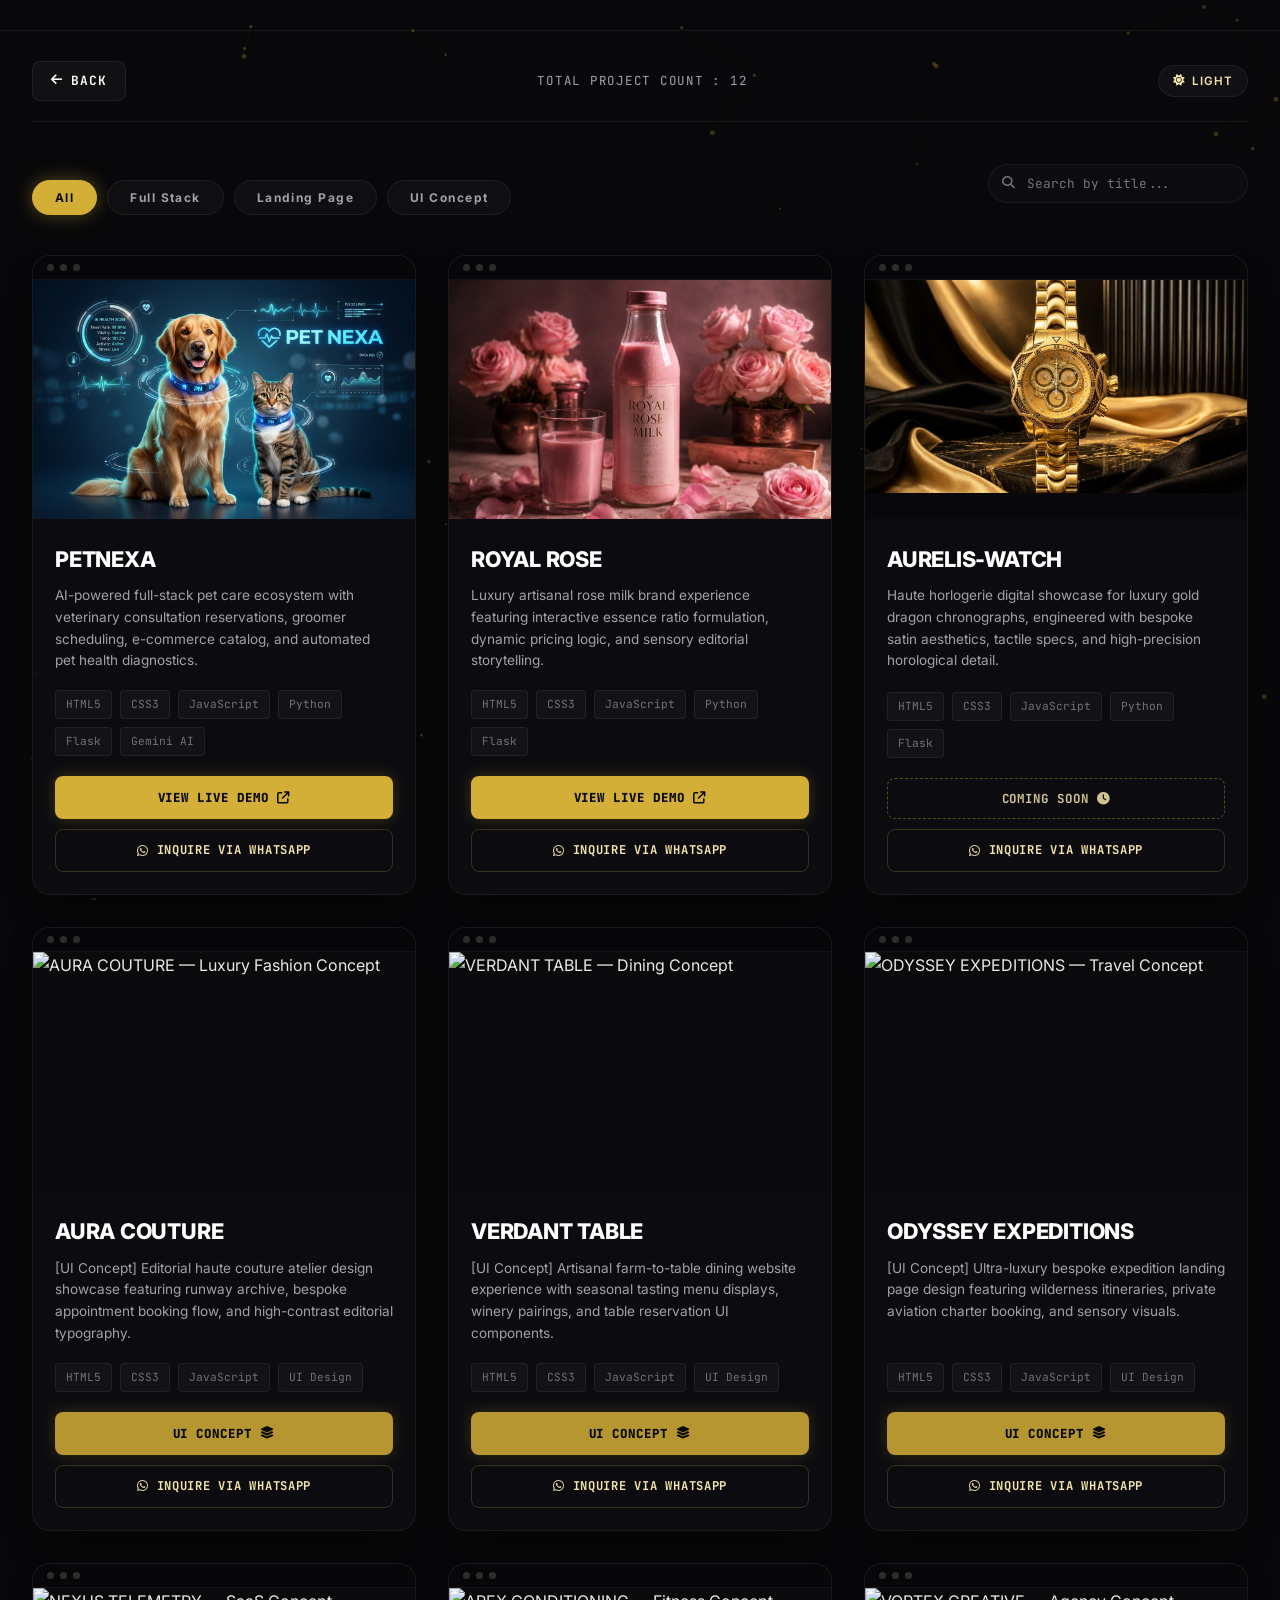
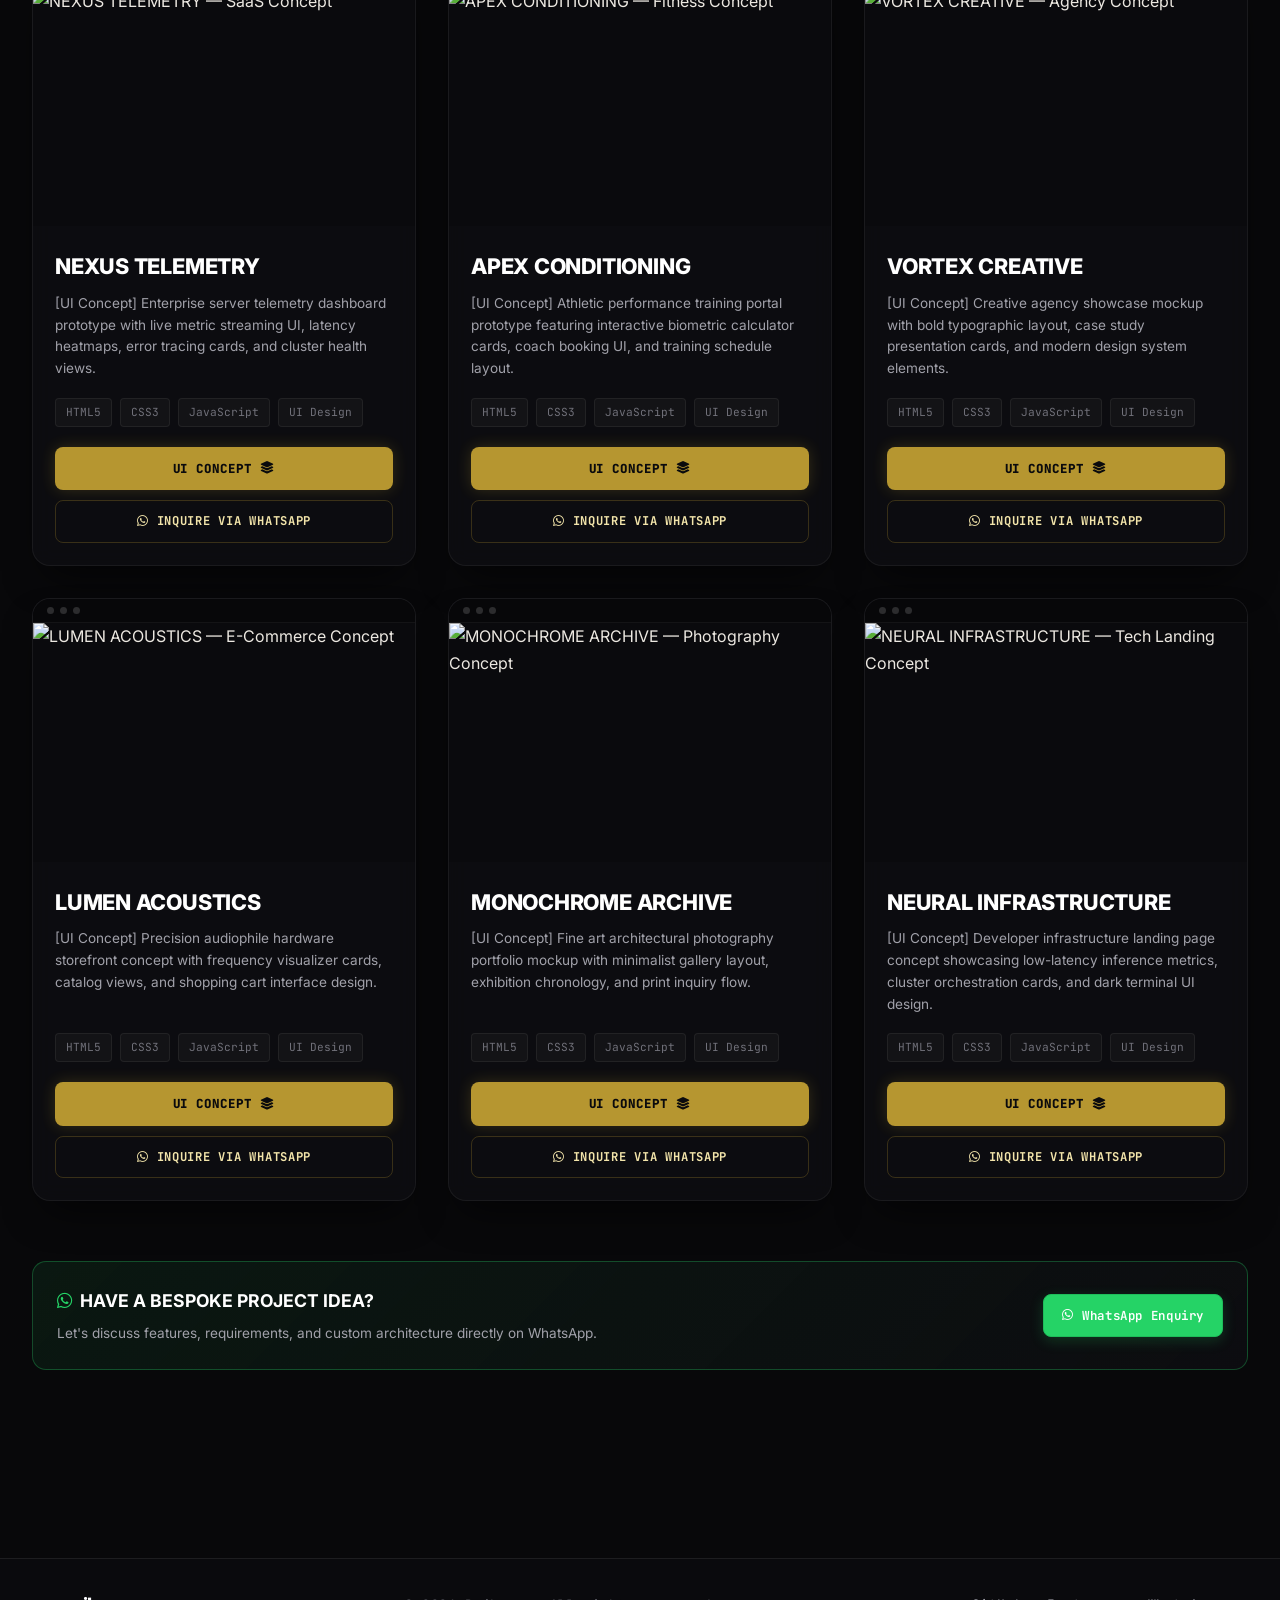
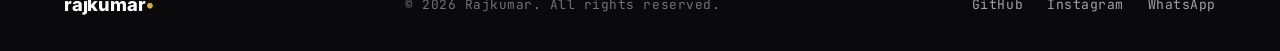
==== projects.html @ 9e59c5e9 "feat: final portfolio restructuring, sparkling orbit navigation, and centralized project gallery" ====
<!DOCTYPE html>
<html lang="en">

<head>
    <meta charset="UTF-8">
    <meta name="viewport" content="width=device-width, initial-scale=1.0, maximum-scale=5.0">
    <meta http-equiv="X-UA-Compatible" content="IE=edge">
    <title>Project Gallery — Rajkumar | Web Developer Portfolio</title>
    <meta name="description"
        content="Explore the complete project gallery of Rajkumar — Full Stack Web Developer. Featuring flagship production builds: PetNexa, Royal Rose, Aurelis-Watch, and curated web design experiences.">
    <meta name="keywords"
        content="Rajkumar, Web Developer, Projects Gallery, PetNexa, Royal Rose, Aurelis-Watch, Full Stack, Python, Flask, JavaScript, Luxury Web Design">
    <meta name="author" content="Rajkumar">
    <meta name="theme-color" content="#0A0A0D">

    <!-- Preconnect Google Fonts -->
    <link rel="preconnect" href="https://fonts.googleapis.com">
    <link rel="preconnect" href="https://fonts.gstatic.com" crossorigin>
    <link
        href="https://fonts.googleapis.com/css2?family=Cinzel:wght@500;600;700;800;900&family=Inter:wght@300;400;500;600;700&family=JetBrains+Mono:wght@400;500;600&family=Playfair+Display:ital,wght@0,600;0,700;1,400&display=swap"
        rel="stylesheet">

    <!-- FontAwesome 6 Pro CDN -->
    <link rel="stylesheet" href="https://cdnjs.cloudflare.com/ajax/libs/font-awesome/6.4.0/css/all.min.css"
        integrity="sha512-iecdLmaskl7CVkqkXNQ/ZH/XLlvWZOJyj7Yy7tcenmpD1ypASozpmT/E0iPtmFIB46ZmdtAc9eNBvH0H/ZpiBw=="
        crossorigin="anonymous" referrerpolicy="no-referrer" />

    <!-- Core Stylesheet -->
    <link rel="stylesheet" href="style.css">
    <link rel="stylesheet" href="cinematic.css">
</head>

<body class="editorial-body" id="top">
    <!-- Cinematic Canvas for Celestial Starfield & Shooting Stars -->
    <canvas id="cinematicCanvas" class="cinematic-canvas"></canvas>

    <!-- Reading Progress Bar -->
    <div class="scroll-progress-line" id="scrollProgress"></div>

    <!-- Mobile Navigation Drawer Backdrop -->
    <div class="mobile-nav-backdrop" id="mobileNavBackdrop"></div>

    <main style="padding-top: 30px; padding-bottom: 60px;">
        <!-- =====================================================
             PROJECT GALLERY SHOWCASE (SINGLE SLEEK TOP BAR)
        ===================================================== -->
        <section class="editorial-section projects-gallery-section" style="padding-top: 10px;">
            <div class="editorial-container">
                <!-- Gallery Top Bar (Screenshot 4) -->
                <div class="gallery-top-nav-bar">
                    <a href="index.html" class="btn-gallery-back" id="btnGalleryBack">
                        <i class="fa-solid fa-arrow-left"></i>
                        <span>BACK</span>
                    </a>
                    <span class="gallery-count-badge" id="galleryCountBadge">TOTAL PROJECT COUNT : 12</span>
                    <button class="theme-toggle-btn" id="galleryThemeBtn" aria-label="Toggle Theme"
                        title="Toggle Bright / Dark Mode" type="button">
                        <i class="fa-solid fa-sun icon-sun"></i>
                        <i class="fa-solid fa-moon icon-moon"></i>
                        <span class="theme-toggle-text">LIGHT</span>
                    </button>
                </div>

                <!-- Filter & Search Row (Screenshot 4) -->
                <div class="gallery-filter-search-row">
                    <div class="gallery-filters-bar" id="galleryFiltersBar">
                        <button class="gallery-filter-pill active" data-filter="all">All</button>
                        <button class="gallery-filter-pill" data-filter="fullstack">Full Stack</button>
                        <button class="gallery-filter-pill" data-filter="landing">Landing Page</button>
                        <button class="gallery-filter-pill" data-filter="concept">UI Concept</button>
                    </div>

                    <div class="gallery-search-input-wrap">
                        <i class="fa-solid fa-magnifying-glass gallery-search-icon"></i>
                        <input type="text" id="projectSearchInput" class="gallery-search-input"
                            placeholder="Search by title...">
                    </div>
                </div>

                <!-- Project Cards Grid (Consistent Heights & Premium Metallic Hardware Dots) -->
                <div class="projects-gallery-grid" id="projectsGalleryGrid">

                    <!-- ==============================================
                         01. PETNEXA (MAJOR PROJECT 1)
                         ============================================== -->
                    <article class="gallery-card browser-card-frame" data-category="fullstack">
                        <div class="browser-top-notch">
                            <span class="browser-dot"></span>
                            <span class="browser-dot"></span>
                            <span class="browser-dot"></span>
                        </div>
                        <div class="browser-card-poster-box">
                            <img src="images/pet-nexa-hero.jpg" alt="PETNEXA — AI Pet Care Platform"
                                class="browser-card-poster" onerror="this.src='images/pet-nexa-dog-poster.jpg'">
                        </div>
                        <div class="browser-card-body">
                            <h3 class="browser-card-title">PETNEXA</h3>
                            <p class="browser-card-desc">
                                AI-powered full-stack pet care ecosystem with veterinary consultation reservations, groomer scheduling, e-commerce catalog, and automated pet health diagnostics.
                            </p>
                            <div class="browser-card-tech-row">
                                <span class="browser-card-tech-tag">HTML5</span>
                                <span class="browser-card-tech-tag">CSS3</span>
                                <span class="browser-card-tech-tag">JavaScript</span>
                                <span class="browser-card-tech-tag">Python</span>
                                <span class="browser-card-tech-tag">Flask</span>
                                <span class="browser-card-tech-tag">Gemini AI</span>
                            </div>
                            <div class="browser-card-double-btns">
                                <a href="https://pet-nexa.onrender.com" target="_blank" rel="noopener noreferrer"
                                    class="btn-card-demo-solid">
                                    <span>VIEW LIVE DEMO</span>
                                    <i class="fa-solid fa-arrow-up-right-from-square"></i>
                                </a>
                                <a href="https://wa.me/919445437069?text=Hello%20rajkumar!%20I'm%20interested%20in%20your%20project:%20PETNEXA.%20Could%20you%20provide%20more%20details%20about%20the%20features%20and%20pricing%3F"
                                    target="_blank" rel="noopener noreferrer" class="btn-card-wa-outline"
                                    data-whatsapp-project="PETNEXA">
                                    <i class="fa-brands fa-whatsapp"></i>
                                    <span>INQUIRE VIA WHATSAPP</span>
                                </a>
                            </div>
                        </div>
                    </article>

                    <!-- ==============================================
                         02. ROYAL ROSE (MAJOR PROJECT 2)
                         ============================================== -->
                    <article class="gallery-card browser-card-frame" data-category="landing">
                        <div class="browser-top-notch">
                            <span class="browser-dot"></span>
                            <span class="browser-dot"></span>
                            <span class="browser-dot"></span>
                        </div>
                        <div class="browser-card-poster-box">
                            <img src="images/royal-rose-milk.jpg" alt="ROYAL ROSE — Luxury Beverage Experience"
                                class="browser-card-poster">
                        </div>
                        <div class="browser-card-body">
                            <h3 class="browser-card-title">ROYAL ROSE</h3>
                            <p class="browser-card-desc">
                                Luxury artisanal rose milk brand experience featuring interactive essence ratio formulation, dynamic pricing logic, and sensory editorial storytelling.
                            </p>
                            <div class="browser-card-tech-row">
                                <span class="browser-card-tech-tag">HTML5</span>
                                <span class="browser-card-tech-tag">CSS3</span>
                                <span class="browser-card-tech-tag">JavaScript</span>
                                <span class="browser-card-tech-tag">Python</span>
                                <span class="browser-card-tech-tag">Flask</span>
                            </div>
                            <div class="browser-card-double-btns">
                                <a href="https://royal-rosegunicorn-app-ap.onrender.com" target="_blank" rel="noopener noreferrer"
                                    class="btn-card-demo-solid">
                                    <span>VIEW LIVE DEMO</span>
                                    <i class="fa-solid fa-arrow-up-right-from-square"></i>
                                </a>
                                <a href="https://wa.me/919445437069?text=Hello%20rajkumar!%20I'm%20interested%20in%20your%20project:%20ROYAL%20ROSE.%20Could%20you%20provide%20more%20details%20about%20the%20features%20and%20pricing%3F"
                                    target="_blank" rel="noopener noreferrer" class="btn-card-wa-outline"
                                    data-whatsapp-project="ROYAL ROSE">
                                    <i class="fa-brands fa-whatsapp"></i>
                                    <span>INQUIRE VIA WHATSAPP</span>
                                </a>
                            </div>
                        </div>
                    </article>

                    <!-- ==============================================
                         03. AURELIS-WATCH (MAJOR PROJECT 3)
                         ============================================== -->
                    <article class="gallery-card browser-card-frame" data-category="fullstack">
                        <div class="browser-top-notch">
                            <span class="browser-dot"></span>
                            <span class="browser-dot"></span>
                            <span class="browser-dot"></span>
                        </div>
                        <div class="browser-card-poster-box">
                            <img src="images/projects/aurelis-watch.jpg" alt="AURELIS-WATCH — Haute Horlogerie Luxury Experience"
                                class="browser-card-poster watch-poster-fit">
                        </div>
                        <div class="browser-card-body">
                            <h3 class="browser-card-title">AURELIS-WATCH</h3>
                            <p class="browser-card-desc">
                                Haute horlogerie digital showcase for luxury gold dragon chronographs, engineered with bespoke satin aesthetics, tactile specs, and high-precision horological detail.
                            </p>
                            <div class="browser-card-tech-row">
                                <span class="browser-card-tech-tag">HTML5</span>
                                <span class="browser-card-tech-tag">CSS3</span>
                                <span class="browser-card-tech-tag">JavaScript</span>
                                <span class="browser-card-tech-tag">Python</span>
                                <span class="browser-card-tech-tag">Flask</span>
                            </div>
                            <div class="browser-card-double-btns">
                                <button class="btn-card-coming-soon" disabled>
                                    <span>COMING SOON</span>
                                    <i class="fa-solid fa-clock"></i>
                                </button>
                                <a href="https://wa.me/919445437069?text=Hello%20rajkumar!%20I'm%20interested%20in%20your%20project:%20AURELIS-WATCH.%20Could%20you%20provide%20more%20details%20about%20the%20features%20and%20pricing%3F"
                                    target="_blank" rel="noopener noreferrer" class="btn-card-wa-outline"
                                    data-whatsapp-project="AURELIS-WATCH">
                                    <i class="fa-brands fa-whatsapp"></i>
                                    <span>INQUIRE VIA WHATSAPP</span>
                                </a>
                            </div>
                        </div>
                    </article>

                    <!-- Project 04: AURA COUTURE (PRACTICE UI CONCEPT) -->
                    <article class="gallery-card browser-card-frame" data-category="concept">
                        <div class="browser-top-notch">
                            <span class="browser-dot"></span>
                            <span class="browser-dot"></span>
                            <span class="browser-dot"></span>
                        </div>
                        <div class="browser-card-poster-box">
                            <img src="images/projects/luxury-fashion.svg" alt="AURA COUTURE — Luxury Fashion Concept"
                                class="browser-card-poster">
                        </div>
                        <div class="browser-card-body">
                            <h3 class="browser-card-title">AURA COUTURE</h3>
                            <p class="browser-card-desc">
                                [UI Concept] Editorial haute couture atelier design showcase featuring runway archive, bespoke appointment booking flow, and high-contrast editorial typography.
                            </p>
                            <div class="browser-card-tech-row">
                                <span class="browser-card-tech-tag">HTML5</span>
                                <span class="browser-card-tech-tag">CSS3</span>
                                <span class="browser-card-tech-tag">JavaScript</span>
                                <span class="browser-card-tech-tag">UI Design</span>
                            </div>
                            <div class="browser-card-double-btns">
                                <a href="javascript:void(0)" class="btn-card-demo-solid" style="opacity:0.85; cursor:default;"
                                    onclick="showToast('Practice UI Concept — Built with HTML, CSS & JavaScript')">
                                    <span>UI CONCEPT</span>
                                    <i class="fa-solid fa-layer-group"></i>
                                </a>
                                <a href="https://wa.me/919445437069" target="_blank" rel="noopener noreferrer" class="btn-card-wa-outline"
                                    data-whatsapp-project="AURA COUTURE">
                                    <i class="fa-brands fa-whatsapp"></i>
                                    <span>INQUIRE VIA WHATSAPP</span>
                                </a>
                            </div>
                        </div>
                    </article>

                    <!-- Project 05: VERDANT TABLE (PRACTICE UI CONCEPT) -->
                    <article class="gallery-card browser-card-frame" data-category="concept">
                        <div class="browser-top-notch">
                            <span class="browser-dot"></span>
                            <span class="browser-dot"></span>
                            <span class="browser-dot"></span>
                        </div>
                        <div class="browser-card-poster-box">
                            <img src="images/projects/restaurant-experience.svg"
                                alt="VERDANT TABLE — Dining Concept" class="browser-card-poster">
                        </div>
                        <div class="browser-card-body">
                            <h3 class="browser-card-title">VERDANT TABLE</h3>
                            <p class="browser-card-desc">
                                [UI Concept] Artisanal farm-to-table dining website experience with seasonal tasting menu displays, winery pairings, and table reservation UI components.
                            </p>
                            <div class="browser-card-tech-row">
                                <span class="browser-card-tech-tag">HTML5</span>
                                <span class="browser-card-tech-tag">CSS3</span>
                                <span class="browser-card-tech-tag">JavaScript</span>
                                <span class="browser-card-tech-tag">UI Design</span>
                            </div>
                            <div class="browser-card-double-btns">
                                <a href="javascript:void(0)" class="btn-card-demo-solid" style="opacity:0.85; cursor:default;"
                                    onclick="showToast('Practice UI Concept — Built with HTML, CSS & JavaScript')">
                                    <span>UI CONCEPT</span>
                                    <i class="fa-solid fa-layer-group"></i>
                                </a>
                                <a href="https://wa.me/919445437069" target="_blank" rel="noopener noreferrer" class="btn-card-wa-outline"
                                    data-whatsapp-project="VERDANT TABLE">
                                    <i class="fa-brands fa-whatsapp"></i>
                                    <span>INQUIRE VIA WHATSAPP</span>
                                </a>
                            </div>
                        </div>
                    </article>

                    <!-- Project 06: ODYSSEY EXPEDITIONS (PRACTICE UI CONCEPT) -->
                    <article class="gallery-card browser-card-frame" data-category="concept">
                        <div class="browser-top-notch">
                            <span class="browser-dot"></span>
                            <span class="browser-dot"></span>
                            <span class="browser-dot"></span>
                        </div>
                        <div class="browser-card-poster-box">
                            <img src="images/projects/travel-landing.svg" alt="ODYSSEY EXPEDITIONS — Travel Concept"
                                class="browser-card-poster">
                        </div>
                        <div class="browser-card-body">
                            <h3 class="browser-card-title">ODYSSEY EXPEDITIONS</h3>
                            <p class="browser-card-desc">
                                [UI Concept] Ultra-luxury bespoke expedition landing page design featuring wilderness itineraries, private aviation charter booking, and sensory visuals.
                            </p>
                            <div class="browser-card-tech-row">
                                <span class="browser-card-tech-tag">HTML5</span>
                                <span class="browser-card-tech-tag">CSS3</span>
                                <span class="browser-card-tech-tag">JavaScript</span>
                                <span class="browser-card-tech-tag">UI Design</span>
                            </div>
                            <div class="browser-card-double-btns">
                                <a href="javascript:void(0)" class="btn-card-demo-solid" style="opacity:0.85; cursor:default;"
                                    onclick="showToast('Practice UI Concept — Built with HTML, CSS & JavaScript')">
                                    <span>UI CONCEPT</span>
                                    <i class="fa-solid fa-layer-group"></i>
                                </a>
                                <a href="https://wa.me/919445437069" target="_blank" rel="noopener noreferrer" class="btn-card-wa-outline"
                                    data-whatsapp-project="ODYSSEY EXPEDITIONS">
                                    <i class="fa-brands fa-whatsapp"></i>
                                    <span>INQUIRE VIA WHATSAPP</span>
                                </a>
                            </div>
                        </div>
                    </article>

                    <!-- Project 07: NEXUS TELEMETRY (PRACTICE UI CONCEPT) -->
                    <article class="gallery-card browser-card-frame" data-category="concept">
                        <div class="browser-top-notch">
                            <span class="browser-dot"></span>
                            <span class="browser-dot"></span>
                            <span class="browser-dot"></span>
                        </div>
                        <div class="browser-card-poster-box">
                            <img src="images/projects/saas-dashboard.svg" alt="NEXUS TELEMETRY — SaaS Concept"
                                class="browser-card-poster">
                        </div>
                        <div class="browser-card-body">
                            <h3 class="browser-card-title">NEXUS TELEMETRY</h3>
                            <p class="browser-card-desc">
                                [UI Concept] Enterprise server telemetry dashboard prototype with live metric streaming UI, latency heatmaps, error tracing cards, and cluster health views.
                            </p>
                            <div class="browser-card-tech-row">
                                <span class="browser-card-tech-tag">HTML5</span>
                                <span class="browser-card-tech-tag">CSS3</span>
                                <span class="browser-card-tech-tag">JavaScript</span>
                                <span class="browser-card-tech-tag">UI Design</span>
                            </div>
                            <div class="browser-card-double-btns">
                                <a href="javascript:void(0)" class="btn-card-demo-solid" style="opacity:0.85; cursor:default;"
                                    onclick="showToast('Practice UI Concept — Built with HTML, CSS & JavaScript')">
                                    <span>UI CONCEPT</span>
                                    <i class="fa-solid fa-layer-group"></i>
                                </a>
                                <a href="https://wa.me/919445437069" target="_blank" rel="noopener noreferrer" class="btn-card-wa-outline"
                                    data-whatsapp-project="NEXUS TELEMETRY">
                                    <i class="fa-brands fa-whatsapp"></i>
                                    <span>INQUIRE VIA WHATSAPP</span>
                                </a>
                            </div>
                        </div>
                    </article>

                    <!-- Project 08: APEX CONDITIONING (PRACTICE UI CONCEPT) -->
                    <article class="gallery-card browser-card-frame" data-category="concept">
                        <div class="browser-top-notch">
                            <span class="browser-dot"></span>
                            <span class="browser-dot"></span>
                            <span class="browser-dot"></span>
                        </div>
                        <div class="browser-card-poster-box">
                            <img src="images/projects/fitness-website.svg" alt="APEX CONDITIONING — Fitness Concept"
                                class="browser-card-poster">
                        </div>
                        <div class="browser-card-body">
                            <h3 class="browser-card-title">APEX CONDITIONING</h3>
                            <p class="browser-card-desc">
                                [UI Concept] Athletic performance training portal prototype featuring interactive biometric calculator cards, coach booking UI, and training schedule layout.
                            </p>
                            <div class="browser-card-tech-row">
                                <span class="browser-card-tech-tag">HTML5</span>
                                <span class="browser-card-tech-tag">CSS3</span>
                                <span class="browser-card-tech-tag">JavaScript</span>
                                <span class="browser-card-tech-tag">UI Design</span>
                            </div>
                            <div class="browser-card-double-btns">
                                <a href="javascript:void(0)" class="btn-card-demo-solid" style="opacity:0.85; cursor:default;"
                                    onclick="showToast('Practice UI Concept — Built with HTML, CSS & JavaScript')">
                                    <span>UI CONCEPT</span>
                                    <i class="fa-solid fa-layer-group"></i>
                                </a>
                                <a href="https://wa.me/919445437069" target="_blank" rel="noopener noreferrer" class="btn-card-wa-outline"
                                    data-whatsapp-project="APEX CONDITIONING">
                                    <i class="fa-brands fa-whatsapp"></i>
                                    <span>INQUIRE VIA WHATSAPP</span>
                                </a>
                            </div>
                        </div>
                    </article>

                    <!-- Project 09: VORTEX CREATIVE (PRACTICE UI CONCEPT) -->
                    <article class="gallery-card browser-card-frame" data-category="concept">
                        <div class="browser-top-notch">
                            <span class="browser-dot"></span>
                            <span class="browser-dot"></span>
                            <span class="browser-dot"></span>
                        </div>
                        <div class="browser-card-poster-box">
                            <img src="images/projects/creative-agency.svg" alt="VORTEX CREATIVE — Agency Concept"
                                class="browser-card-poster">
                        </div>
                        <div class="browser-card-body">
                            <h3 class="browser-card-title">VORTEX CREATIVE</h3>
                            <p class="browser-card-desc">
                                [UI Concept] Creative agency showcase mockup with bold typographic layout, case study presentation cards, and modern design system elements.
                            </p>
                            <div class="browser-card-tech-row">
                                <span class="browser-card-tech-tag">HTML5</span>
                                <span class="browser-card-tech-tag">CSS3</span>
                                <span class="browser-card-tech-tag">JavaScript</span>
                                <span class="browser-card-tech-tag">UI Design</span>
                            </div>
                            <div class="browser-card-double-btns">
                                <a href="javascript:void(0)" class="btn-card-demo-solid" style="opacity:0.85; cursor:default;"
                                    onclick="showToast('Practice UI Concept — Built with HTML, CSS & JavaScript')">
                                    <span>UI CONCEPT</span>
                                    <i class="fa-solid fa-layer-group"></i>
                                </a>
                                <a href="https://wa.me/919445437069" target="_blank" rel="noopener noreferrer" class="btn-card-wa-outline"
                                    data-whatsapp-project="VORTEX CREATIVE">
                                    <i class="fa-brands fa-whatsapp"></i>
                                    <span>INQUIRE VIA WHATSAPP</span>
                                </a>
                            </div>
                        </div>
                    </article>

                    <!-- Project 10: LUMEN ACOUSTICS (PRACTICE UI CONCEPT) -->
                    <article class="gallery-card browser-card-frame" data-category="concept">
                        <div class="browser-top-notch">
                            <span class="browser-dot"></span>
                            <span class="browser-dot"></span>
                            <span class="browser-dot"></span>
                        </div>
                        <div class="browser-card-poster-box">
                            <img src="images/projects/ecommerce-store.svg" alt="LUMEN ACOUSTICS — E-Commerce Concept"
                                class="browser-card-poster">
                        </div>
                        <div class="browser-card-body">
                            <h3 class="browser-card-title">LUMEN ACOUSTICS</h3>
                            <p class="browser-card-desc">
                                [UI Concept] Precision audiophile hardware storefront concept with frequency visualizer cards, catalog views, and shopping cart interface design.
                            </p>
                            <div class="browser-card-tech-row">
                                <span class="browser-card-tech-tag">HTML5</span>
                                <span class="browser-card-tech-tag">CSS3</span>
                                <span class="browser-card-tech-tag">JavaScript</span>
                                <span class="browser-card-tech-tag">UI Design</span>
                            </div>
                            <div class="browser-card-double-btns">
                                <a href="javascript:void(0)" class="btn-card-demo-solid" style="opacity:0.85; cursor:default;"
                                    onclick="showToast('Practice UI Concept — Built with HTML, CSS & JavaScript')">
                                    <span>UI CONCEPT</span>
                                    <i class="fa-solid fa-layer-group"></i>
                                </a>
                                <a href="https://wa.me/919445437069" target="_blank" rel="noopener noreferrer" class="btn-card-wa-outline"
                                    data-whatsapp-project="LUMEN ACOUSTICS">
                                    <i class="fa-brands fa-whatsapp"></i>
                                    <span>INQUIRE VIA WHATSAPP</span>
                                </a>
                            </div>
                        </div>
                    </article>

                    <!-- Project 11: MONOCHROME ARCHIVE (PRACTICE UI CONCEPT) -->
                    <article class="gallery-card browser-card-frame" data-category="concept">
                        <div class="browser-top-notch">
                            <span class="browser-dot"></span>
                            <span class="browser-dot"></span>
                            <span class="browser-dot"></span>
                        </div>
                        <div class="browser-card-poster-box">
                            <img src="images/projects/photography-portfolio.svg"
                                alt="MONOCHROME ARCHIVE — Photography Concept" class="browser-card-poster">
                        </div>
                        <div class="browser-card-body">
                            <h3 class="browser-card-title">MONOCHROME ARCHIVE</h3>
                            <p class="browser-card-desc">
                                [UI Concept] Fine art architectural photography portfolio mockup with minimalist gallery layout, exhibition chronology, and print inquiry flow.
                            </p>
                            <div class="browser-card-tech-row">
                                <span class="browser-card-tech-tag">HTML5</span>
                                <span class="browser-card-tech-tag">CSS3</span>
                                <span class="browser-card-tech-tag">JavaScript</span>
                                <span class="browser-card-tech-tag">UI Design</span>
                            </div>
                            <div class="browser-card-double-btns">
                                <a href="javascript:void(0)" class="btn-card-demo-solid" style="opacity:0.85; cursor:default;"
                                    onclick="showToast('Practice UI Concept — Built with HTML, CSS & JavaScript')">
                                    <span>UI CONCEPT</span>
                                    <i class="fa-solid fa-layer-group"></i>
                                </a>
                                <a href="https://wa.me/919445437069" target="_blank" rel="noopener noreferrer" class="btn-card-wa-outline"
                                    data-whatsapp-project="MONOCHROME ARCHIVE">
                                    <i class="fa-brands fa-whatsapp"></i>
                                    <span>INQUIRE VIA WHATSAPP</span>
                                </a>
                            </div>
                        </div>
                    </article>

                    <!-- Project 12: NEURAL INFRASTRUCTURE (PRACTICE UI CONCEPT) -->
                    <article class="gallery-card browser-card-frame" data-category="concept">
                        <div class="browser-top-notch">
                            <span class="browser-dot"></span>
                            <span class="browser-dot"></span>
                            <span class="browser-dot"></span>
                        </div>
                        <div class="browser-card-poster-box">
                            <img src="images/projects/tech-landing.svg" alt="NEURAL INFRASTRUCTURE — Tech Landing Concept"
                                class="browser-card-poster">
                        </div>
                        <div class="browser-card-body">
                            <h3 class="browser-card-title">NEURAL INFRASTRUCTURE</h3>
                            <p class="browser-card-desc">
                                [UI Concept] Developer infrastructure landing page concept showcasing low-latency inference metrics, cluster orchestration cards, and dark terminal UI design.
                            </p>
                            <div class="browser-card-tech-row">
                                <span class="browser-card-tech-tag">HTML5</span>
                                <span class="browser-card-tech-tag">CSS3</span>
                                <span class="browser-card-tech-tag">JavaScript</span>
                                <span class="browser-card-tech-tag">UI Design</span>
                            </div>
                            <div class="browser-card-double-btns">
                                <a href="javascript:void(0)" class="btn-card-demo-solid" style="opacity:0.85; cursor:default;"
                                    onclick="showToast('Practice UI Concept — Built with HTML, CSS & JavaScript')">
                                    <span>UI CONCEPT</span>
                                    <i class="fa-solid fa-layer-group"></i>
                                </a>
                                <a href="https://wa.me/919445437069" target="_blank" rel="noopener noreferrer" class="btn-card-wa-outline"
                                    data-whatsapp-project="NEURAL INFRASTRUCTURE">
                                    <i class="fa-brands fa-whatsapp"></i>
                                    <span>INQUIRE VIA WHATSAPP</span>
                                </a>
                            </div>
                        </div>
                    </article>

                </div>

                <!-- Bottom WhatsApp Direct Enquiry Banner -->
                <div class="whatsapp-enquiry-banner" style="margin-top: 60px;">
                    <div class="whatsapp-banner-info">
                        <h4><i class="fa-brands fa-whatsapp" style="color:#25D366; margin-right:8px;"></i>HAVE A BESPOKE PROJECT IDEA?</h4>
                        <p>Let's discuss features, requirements, and custom architecture directly on WhatsApp.</p>
                    </div>
                    <a href="https://wa.me/919445437069?text=Hello%20rajkumar!%20I'm%20interested%20in%20discussing%20a%20new%20web%20project.%20Could%20we%20connect%3F"
                        target="_blank" rel="noopener noreferrer" class="btn-whatsapp" data-whatsapp-general="true">
                        <i class="fa-brands fa-whatsapp"></i>
                        <span>WhatsApp Enquiry</span>
                    </a>
                </div>
            </div>
        </section>
    </main>

    <!-- =====================================================
         MINIMAL SINGLE-LINE FOOTER (MATCHING REFERENCE SCREENSHOT 1)
    ===================================================== -->
    <footer class="sundar-style-footer">
        <div class="sundar-footer-container">
            <div class="sundar-footer-brand">
                <span class="footer-monogram">rajkumar<span class="gold-dot">•</span></span>
            </div>
            <div class="sundar-footer-copy">
                &copy; 2026 Rajkumar. All rights reserved.
            </div>
            <div class="sundar-footer-socials">
                <a href="https://github.com/vikneshvaren2007" target="_blank" rel="noopener noreferrer"
                    class="sundar-social-link">GitHub</a>
                <a href="https://www.instagram.com/__.rxjkumar?stkn=MWF0NG9keWlrYjBkdw==" target="_blank" rel="noopener noreferrer"
                    class="sundar-social-link">Instagram</a>
                <a href="https://wa.me/919445437069" target="_blank" rel="noopener noreferrer"
                    class="sundar-social-link">WhatsApp</a>
            </div>
        </div>
    </footer>

    <!-- Toast Notification Popup -->
    <div id="toastNotification" class="copper-toast-popup" aria-live="polite">
        <i class="fa-solid fa-circle-check"></i>
        <span id="toastMessage">Notification</span>
    </div>

    <!-- Script Engines -->
    <script src="script.js"></script>
    <script src="cinematic.js"></script>
</body>

</html>
---- style.css ----
/* ==========================================================================
   RAJKUMAR — ULTRA-LUXURY OBSIDIAN & ROYAL GOLD PORTFOLIO
   Design System & Art-Directed Master Stylesheet
   Palette: Velvet Obsidian (#08080A) • Midnight Onyx (#0D0D11) • Rich Charcoal (#14141A)
            Deep Surface (#1A1A22) • Royal Gold (#D4AF37) • Radiant Gold (#F3E5AB)
            Antique Bronze (#9A7428) • Pure Ivory (#FBFBFC) • Soft Zinc (#A1A1AA)
   ========================================================================== */

/* --------------------------------------------------------------------------
   1. COLOR TOKENS & SYSTEM PROPERTIES
   -------------------------------------------------------------------------- */
:root {
    /* Obsidian & Onyx Canvas Palette */
    --bg-obsidian: #08080A;
    --bg-onyx: #0D0D11;
    --bg-charcoal: #121217;
    --bg-surface: #17171F;
    --bg-surface-elevated: #1F1F2A;
    --bg-card-glass: rgba(18, 18, 24, 0.72);
    --bg-glass-heavy: rgba(13, 13, 17, 0.88);
    --bg-glass-subtle: rgba(255, 255, 255, 0.03);

    /* Royal & Radiant Gold Accents */
    --gold-main: #D4AF37;
    --gold-light: #F3E5AB;
    --gold-bright: #FFDF73;
    --gold-amber: #E5B967;
    --gold-deep: #9A7428;
    --gold-dark: #664E19;
    --gold-glow: rgba(212, 175, 55, 0.38);
    --gold-glow-intense: rgba(212, 175, 55, 0.65);
    --gold-subtle: rgba(212, 175, 55, 0.12);
    --gold-subtle-hover: rgba(212, 175, 55, 0.18);

    /* Pure Ivory & Refined Slate Typography */
    --text-pure: #FBFBFC;
    --text-ivory: #ECE8E1;
    --text-muted: #A1A1AA;
    --text-dim: #71717A;
    --text-dark: #0A0A0D;

    /* Hairlines & Luxury Borders */
    --border-obsidian: rgba(255, 255, 255, 0.06);
    --border-glass: rgba(255, 255, 255, 0.1);
    --border-gold-subtle: rgba(212, 175, 55, 0.22);
    --border-gold-medium: rgba(212, 175, 55, 0.45);
    --border-gold-strong: #D4AF37;

    /* Gradients */
    --gradient-gold: linear-gradient(135deg, #F3E5AB 0%, #D4AF37 50%, #9A7428 100%);
    --gradient-gold-text: linear-gradient(135deg, #FFF0CA 0%, #D4AF37 55%, #B8860B 100%);
    --gradient-card: linear-gradient(180deg, rgba(26, 26, 34, 0.65) 0%, rgba(13, 13, 17, 0.85) 100%);
    --gradient-dark-halo: radial-gradient(circle, rgba(212, 175, 55, 0.18) 0%, rgba(212, 175, 55, 0.04) 50%, transparent 75%);

    /* Typography Families */
    --font-serif: 'Cormorant Garamond', Garamond, 'Playfair Display', Georgia, serif;
    --font-sans: 'Plus Jakarta Sans', 'Inter', -apple-system, BlinkMacSystemFont, 'Segoe UI', Roboto, sans-serif;
    --font-mono: 'JetBrains Mono', monospace;
    --font-script: 'Great Vibes', cursive;

    /* Easing & Timing */
    --ease-out-expo: cubic-bezier(0.16, 1, 0.3, 1);
    --transition-fast: 0.2s var(--ease-out-expo);
    --transition-normal: 0.35s var(--ease-out-expo);
    --transition-slow: 0.75s var(--ease-out-expo);
    --shadow-gold: 0 10px 30px -10px rgba(212, 175, 55, 0.3);
    --shadow-card: 0 20px 40px -15px rgba(0, 0, 0, 0.7);
    --project-card-shadow: 0 20px 45px -12px rgba(0, 0, 0, 0.85), 0 0 20px rgba(212, 175, 55, 0.06);
    --project-card-hover-shadow: 0 28px 55px -15px rgba(0, 0, 0, 0.95), 0 0 30px rgba(212, 175, 55, 0.16);
    --stat-card-shadow: 0 15px 35px -10px rgba(0, 0, 0, 0.8), 0 0 15px rgba(212, 175, 55, 0.05);
}

/* --------------------------------------------------------------------------
   1.1 LIGHT / WARM ALABASTER MODE OVERRIDES (PROFESSIONAL THEME)
   -------------------------------------------------------------------------- */
[data-theme="light"],
.theme-light {
    color-scheme: light;
    --bg-obsidian: #F7F6F2;
    --bg-onyx: #EFECE6;
    --bg-charcoal: #E5E0D6;
    --bg-surface: #FFFFFF;
    --bg-surface-elevated: #F8F7F4;
    --bg-card-glass: rgba(255, 255, 255, 0.9);
    --bg-glass-heavy: rgba(255, 255, 255, 0.96);
    --bg-glass-subtle: rgba(0, 0, 0, 0.02);

    --text-pure: #121216;
    --text-ivory: #24242C;
    --text-muted: #575762;
    --text-dim: #848492;

    --gold-main: #B8860B;
    --gold-light: #946C06;
    --gold-bright: #684B03;
    --gold-deep: #5A3E00;
    --gold-glow: rgba(184, 134, 11, 0.16);
    --gold-subtle: rgba(184, 134, 11, 0.08);

    --border-obsidian: rgba(0, 0, 0, 0.08);
    --border-glass: rgba(0, 0, 0, 0.12);
    --border-gold-subtle: rgba(184, 134, 11, 0.28);
    --gradient-gold: linear-gradient(135deg, #B8860B 0%, #8C6200 100%);
    --gradient-gold-text: linear-gradient(135deg, #8C6200 0%, #5A3E00 100%);
    --gradient-card: linear-gradient(180deg, #FFFFFF 0%, #F5F3ED 100%);
    --gradient-dark-halo: radial-gradient(circle, rgba(184, 134, 11, 0.12) 0%, transparent 70%);

    --project-card-shadow: 0 12px 28px -6px rgba(0, 0, 0, 0.07), 0 2px 6px rgba(0, 0, 0, 0.03);
    --project-card-hover-shadow: 0 20px 40px -8px rgba(0, 0, 0, 0.11), 0 4px 12px rgba(184, 134, 11, 0.08);
    --stat-card-shadow: 0 8px 24px -4px rgba(0, 0, 0, 0.05), 0 1px 4px rgba(0, 0, 0, 0.03);
}

/* --------------------------------------------------------------------------
   1.2 LIGHT MODE COMPREHENSIVE CONTRAST & ELEMENT OVERRIDES
   -------------------------------------------------------------------------- */
[data-theme="light"] body,
.theme-light body {
    background-color: #F7F6F2;
    color: #24242C;
}

[data-theme="light"] .hero-grand-name,
.theme-light .hero-grand-name {
    background: linear-gradient(135deg, #181822 0%, #8C6200 65%, #5A3E00 100%);
    -webkit-background-clip: text;
    -webkit-text-fill-color: transparent;
    filter: drop-shadow(0 2px 8px rgba(184, 134, 11, 0.25));
}

[data-theme="light"] .hero-salutation,
.theme-light .hero-salutation,
[data-theme="light"] .hero-role-title,
.theme-light .hero-role-title {
    color: #121216;
}

[data-theme="light"] .hero-narrative-lead,
.theme-light .hero-narrative-lead {
    color: #383844;
}

[data-theme="light"] .hero-floating-chip,
.theme-light .hero-floating-chip {
    background: rgba(255, 255, 255, 0.95);
    border-color: rgba(184, 134, 11, 0.35);
    color: #121216;
    box-shadow: 0 8px 24px rgba(0, 0, 0, 0.08);
}

[data-theme="light"] .hero-floating-chip i,
.theme-light .hero-floating-chip i {
    color: #B8860B;
}

[data-theme="light"] .navbar,
.theme-light .navbar {
    background: rgba(247, 246, 242, 0.92);
    border-bottom-color: rgba(0, 0, 0, 0.08);
}

[data-theme="light"] .nav-item,
.theme-light .nav-item {
    color: #4A4A58;
}

[data-theme="light"] .nav-item:hover,
.theme-light .nav-item:hover,
[data-theme="light"] .nav-item.active,
.theme-light .nav-item.active {
    color: #121216;
}

[data-theme="light"] .brand-title,
.theme-light .brand-title {
    color: #121216;
}

[data-theme="light"] .about-headline,
.theme-light .about-headline,
[data-theme="light"] .about-headline-cinematic,
.theme-light .about-headline-cinematic {
    color: #121216;
}

[data-theme="light"] .about-text-lead,
.theme-light .about-text-lead,
[data-theme="light"] .about-bio-text,
.theme-light .about-bio-text {
    color: #24242C;
}

[data-theme="light"] .meta-label,
.theme-light .meta-label {
    color: #575762;
}

[data-theme="light"] .meta-val,
.theme-light .meta-val {
    color: #121216;
}

[data-theme="light"] .meta-icon-gold,
.theme-light .meta-icon-gold {
    background: #FFFFFF;
    border-color: rgba(0, 0, 0, 0.12);
    color: #B8860B;
}

[data-theme="light"] .about-bottom-bar-card,
.theme-light .about-bottom-bar-card {
    background: #FFFFFF;
    border-color: rgba(0, 0, 0, 0.08);
    box-shadow: var(--stat-card-shadow);
}

[data-theme="light"] .stat-unit-num,
.theme-light .stat-unit-num {
    color: #121216;
}

[data-theme="light"] .stat-unit-label,
.theme-light .stat-unit-label {
    color: #4A4A58;
}

[data-theme="light"] .stat-unit-icon,
.theme-light .stat-unit-icon {
    color: #B8860B;
}

[data-theme="light"] .what-i-do-title,
.theme-light .what-i-do-title {
    color: #121216;
}

[data-theme="light"] .what-i-do-desc,
.theme-light .what-i-do-desc {
    color: #4A4A58;
}

[data-theme="light"] .stat-box-card,
.theme-light .stat-box-card {
    background: #FFFFFF;
    border-color: rgba(0, 0, 0, 0.08);
    box-shadow: var(--stat-card-shadow);
}

[data-theme="light"] .stat-box-number,
.theme-light .stat-box-number {
    color: #121216;
}

[data-theme="light"] .stat-box-title,
.theme-light .stat-box-title {
    color: #4A4A58;
}

[data-theme="light"] .stat-box-icon,
.theme-light .stat-box-icon {
    color: #B8860B;
}

[data-theme="light"] .sec-title-centered,
.theme-light .sec-title-centered {
    color: #121216;
}

[data-theme="light"] .sec-subtitle-centered,
.theme-light .sec-subtitle-centered {
    color: #575762;
}

[data-theme="light"] .gold-skill-badge,
.theme-light .gold-skill-badge {
    background: #FFFFFF;
    border-color: rgba(0, 0, 0, 0.08);
    box-shadow: var(--stat-card-shadow);
}

[data-theme="light"] .skill-label-gold,
.theme-light .skill-label-gold {
    color: #181822;
}

[data-theme="light"] .skill-icon-gold,
.theme-light .skill-icon-gold {
    color: #B8860B;
}

[data-theme="light"] .works-giant-title,
.theme-light .works-giant-title {
    color: #121216;
}

[data-theme="light"] .works-narrative-lead,
.theme-light .works-narrative-lead {
    color: #4A4A58;
}

[data-theme="light"] .luxury-work-banner-card,
.theme-light .luxury-work-banner-card {
    background: #FFFFFF;
    border-color: rgba(0, 0, 0, 0.08);
}

[data-theme="light"] .work-banner-info,
.theme-light .work-banner-info {
    background: #FAFAF8;
    border-right-color: rgba(0, 0, 0, 0.08);
}

[data-theme="light"] .work-banner-title,
.theme-light .work-banner-title {
    color: #121216;
}

[data-theme="light"] .work-type,
.theme-light .work-type {
    color: #24242C;
}

[data-theme="light"] .work-tech,
.theme-light .work-tech {
    color: #666675;
}

[data-theme="light"] .work-arrow-action,
.theme-light .work-arrow-action {
    border-color: rgba(0, 0, 0, 0.12);
    color: #8C6200;
}

[data-theme="light"] .work-floating-overlay-card,
.theme-light .work-floating-overlay-card {
    background: rgba(255, 255, 255, 0.95);
    border-color: rgba(0, 0, 0, 0.12);
    box-shadow: 0 10px 25px rgba(0, 0, 0, 0.1);
}

[data-theme="light"] .overlay-tag,
.theme-light .overlay-tag {
    color: #121216;
}

[data-theme="light"] .overlay-sub,
.theme-light .overlay-sub {
    color: #4A4A58;
}

[data-theme="light"] .timeline-card,
.theme-light .timeline-card {
    background: #FFFFFF;
    border-color: rgba(0, 0, 0, 0.08);
}

[data-theme="light"] .t-title,
.theme-light .t-title {
    color: #121216;
}

[data-theme="light"] .t-desc,
.theme-light .t-desc {
    color: #4A4A58;
}

[data-theme="light"] .year-serif,
.theme-light .year-serif {
    color: #8C6200;
}

[data-theme="light"] .contact-cinematic-section,
.theme-light .contact-cinematic-section {
    background: #F7F6F2;
}

[data-theme="light"] .contact-backdrop-vignette,
.theme-light .contact-backdrop-vignette {
    background: linear-gradient(90deg, #F7F6F2 0%, rgba(247, 246, 242, 0.9) 30%, rgba(247, 246, 242, 0.4) 65%, rgba(247, 246, 242, 0.85) 100%),
        linear-gradient(180deg, #F7F6F2 0%, transparent 20%, transparent 80%, #F7F6F2 100%);
}

[data-theme="light"] .contact-grand-title,
.theme-light .contact-grand-title {
    color: #121216;
}

[data-theme="light"] .contact-invitation-sub,
.theme-light .contact-invitation-sub {
    color: #4A4A58;
}

[data-theme="light"] .contact-row-icon,
.theme-light .contact-row-icon {
    background: #FFFFFF;
    border-color: rgba(184, 134, 11, 0.4);
    color: #B8860B;
}

[data-theme="light"] .row-tag,
.theme-light .row-tag {
    color: #575762;
}

[data-theme="light"] .row-val,
.theme-light .row-val {
    color: #121216;
}

[data-theme="light"] .contact-quote-card,
.theme-light .contact-quote-card {
    background: rgba(255, 255, 255, 0.92);
    border-color: rgba(0, 0, 0, 0.08);
    box-shadow: 0 15px 35px rgba(0, 0, 0, 0.08);
}

[data-theme="light"] .quote-statement-text,
.theme-light .quote-statement-text {
    color: #121216;
}

[data-theme="light"] .quote-signature-name,
.theme-light .quote-signature-name {
    color: #8C6200;
}

[data-theme="light"] .social-outline-box,
.theme-light .social-outline-box {
    background: #FFFFFF;
    border-color: rgba(0, 0, 0, 0.12);
    color: #B8860B;
}

[data-theme="light"] .spine-vertical-text,
.theme-light .spine-vertical-text,
[data-theme="light"] .spine-num-sub,
.theme-light .spine-num-sub {
    color: #575762;
}

[data-theme="light"] .channel-card-row,
.theme-light .channel-card-row {
    background: #FFFFFF;
    border-color: rgba(0, 0, 0, 0.08);
}

[data-theme="light"] .ch-val,
.theme-light .ch-val {
    color: #121216;
}

[data-theme="light"] .copy-pill,
.theme-light .copy-pill {
    background: #FFFFFF;
    color: #121216;
    border-color: rgba(0, 0, 0, 0.12);
}

[data-theme="light"] .copy-pill:hover,
.theme-light .copy-pill:hover {
    background: #F0EDE4;
    border-color: #B8860B;
}

[data-theme="light"] .footer,
.theme-light .footer {
    background: #EFECE6;
    border-top-color: rgba(0, 0, 0, 0.08);
}

[data-theme="light"] .footer-monogram,
.theme-light .footer-monogram {
    color: #121216;
}

[data-theme="light"] .footer-credentials,
.theme-light .footer-credentials,
[data-theme="light"] .footer-center p,
.theme-light .footer-center p {
    color: #4A4A58;
}

/* --------------------------------------------------------------------------
   2. GLOBAL RESET & BASE STYLES
   -------------------------------------------------------------------------- */
*,
*::before,
*::after {
    box-sizing: border-box;
    margin: 0;
    padding: 0;
}

html {
    scroll-behavior: smooth;
    color-scheme: dark;
    background-color: var(--bg-obsidian);
    transition: background-color 0.4s ease, color 0.4s ease;
}

body {
    font-family: var(--font-sans);
    background-color: var(--bg-obsidian);
    color: var(--text-ivory);
    line-height: 1.7;
    overflow-x: hidden;
    position: relative;
    -webkit-font-smoothing: antialiased;
    -moz-osx-font-smoothing: grayscale;
    transition: background-color 0.4s ease, color 0.4s ease;
}

::selection {
    background: var(--gold-main);
    color: #0A0A0D;
}

/* Scrollbar Styling */
::-webkit-scrollbar {
    width: 6px;
}

::-webkit-scrollbar-track {
    background: var(--bg-obsidian);
}

::-webkit-scrollbar-thumb {
    background: var(--bg-surface-elevated);
    border-radius: 4px;
    border: 1px solid var(--border-gold-subtle);
}

::-webkit-scrollbar-thumb:hover {
    background: var(--gold-main);
}

a {
    color: inherit;
    text-decoration: none;
    transition: var(--transition-fast);
}

button {
    font-family: inherit;
    cursor: pointer;
    border: none;
    background: none;
    outline: none;
}

img {
    max-width: 100%;
    display: block;
    height: auto;
}

/* Utility Accents */
.gold-text {
    background: var(--gradient-gold-text);
    -webkit-background-clip: text;
    -webkit-text-fill-color: transparent;
}

.gold-dot {
    color: var(--gold-main);
}

.italic-serif {
    font-family: var(--font-serif);
    font-style: italic;
    color: var(--gold-light);
    font-weight: 400;
}

.gold-progress-line {
    position: fixed;
    top: 0;
    left: 0;
    height: 3px;
    width: 0%;
    background: var(--gradient-gold);
    z-index: 10000;
    box-shadow: 0 0 12px var(--gold-glow);
    transition: width 0.1s ease-out;
}

/* --------------------------------------------------------------------------
   3. BACKGROUND ATMOSPHERICS
   -------------------------------------------------------------------------- */
.cinematic-canvas {
    position: fixed;
    top: 0;
    left: 0;
    width: 100vw;
    height: 100vh;
    pointer-events: none;
    z-index: 0;
    opacity: 0.55;
}

.editorial-film-grain {
    position: fixed;
    inset: 0;
    pointer-events: none;
    z-index: 9990;
    opacity: 0.03;
    background-image: url("data:image/svg+xml,%3Csvg viewBox='0 0 200 200' xmlns='http://www.w3.org/2000/svg'%3E%3Cfilter id='noiseFilter'%3E%3CfeTurbulence type='fractalNoise' baseFrequency='0.85' numOctaves='3' stitchTiles='stitch'/%3E%3C/filter%3E%3Crect width='100%25' height='100%25' filter='url(%23noiseFilter)'/%3E%3C/svg%3E");
}

.ambient-glow {
    position: fixed;
    border-radius: 50%;
    filter: blur(140px);
    pointer-events: none;
    z-index: 0;
}

.glow-top-right {
    top: -150px;
    right: -100px;
    width: 700px;
    height: 700px;
    background: radial-gradient(circle, rgba(212, 175, 55, 0.12) 0%, rgba(212, 175, 55, 0.02) 60%, transparent 80%);
}

.glow-center-left {
    top: 35%;
    left: -150px;
    width: 600px;
    height: 600px;
    background: radial-gradient(circle, rgba(229, 185, 103, 0.08) 0%, transparent 70%);
}

.glow-bottom-right {
    bottom: -150px;
    right: 5%;
    width: 750px;
    height: 750px;
    background: radial-gradient(circle, rgba(212, 175, 55, 0.09) 0%, transparent 75%);
}

/* --------------------------------------------------------------------------
   4. DESKTOP CURSOR (STANDARD SYSTEM CURSOR - CUSTOM FOLLOWER REMOVED)
   -------------------------------------------------------------------------- */
/* Custom cursor follower completely removed per specification */

/* --------------------------------------------------------------------------
   5. NAVIGATION BAR & BRANDING
   -------------------------------------------------------------------------- */
.navbar {
    position: fixed;
    top: 0;
    left: 0;
    width: 100%;
    z-index: 1000;
    padding: 24px 0;
    transition: padding 0.3s ease, background-color 0.3s ease, backdrop-filter 0.3s ease, border-bottom 0.3s ease;
}

.navbar.scrolled {
    padding: 14px 0;
    background-color: var(--bg-glass-heavy);
    backdrop-filter: blur(20px);
    -webkit-backdrop-filter: blur(20px);
    border-bottom: 1px solid var(--border-obsidian);
}

.nav-container {
    max-width: 1320px;
    margin: 0 auto;
    padding: 0 32px;
    display: flex;
    align-items: center;
    justify-content: space-between;
}

/* Gold Monogram Badge */
.nav-brand {
    display: flex;
    align-items: center;
    gap: 12px;
    text-decoration: none;
}

.brand-monogram-circle {
    width: 44px;
    height: 44px;
    border-radius: 50%;
    border: 1px solid var(--border-gold-medium);
    display: flex;
    align-items: center;
    justify-content: center;
    font-family: var(--font-serif);
    font-size: 1.35rem;
    font-weight: 700;
    color: var(--gold-main);
    background: radial-gradient(circle, rgba(212, 175, 55, 0.12) 0%, rgba(212, 175, 55, 0.02) 100%);
    box-shadow: 0 0 15px rgba(212, 175, 55, 0.15);
    transition: var(--transition-fast);
    position: relative;
}

.brand-monogram-circle::after {
    content: '';
    position: absolute;
    inset: -3px;
    border-radius: 50%;
    border: 1px dashed rgba(212, 175, 55, 0.3);
    transition: var(--transition-normal);
}

.nav-brand:hover .brand-monogram-circle {
    border-color: var(--gold-main);
    box-shadow: 0 0 20px var(--gold-glow);
    transform: scale(1.05);
}

.nav-brand:hover .brand-monogram-circle::after {
    transform: rotate(45deg);
    border-color: var(--gold-main);
}

.brand-text-col {
    display: flex;
    flex-direction: column;
}

.brand-title {
    font-family: var(--font-sans);
    font-size: 0.85rem;
    font-weight: 700;
    letter-spacing: 0.18em;
    color: var(--text-pure);
}

.brand-sub {
    font-family: var(--font-mono);
    font-size: 0.65rem;
    letter-spacing: 0.15em;
    color: var(--gold-main);
}

/* Nav Links */
.nav-links {
    display: flex;
    align-items: center;
    gap: 32px;
    position: relative;
}

.nav-item {
    font-family: var(--font-sans);
    font-size: 0.8rem;
    font-weight: 600;
    letter-spacing: 0.14em;
    color: var(--text-muted);
    position: relative;
    padding: 8px 4px;
    text-decoration: none;
    transition: color 0.25s ease;
    display: inline-block;
}

.nav-item::after {
    content: '';
    position: absolute;
    bottom: 0;
    left: 0;
    width: 100%;
    height: 2px;
    background: var(--gold-main);
    border-radius: 2px;
    box-shadow: 0 0 8px var(--gold-glow);
    transform: scaleX(0);
    transform-origin: center;
    transition: transform 0.28s cubic-bezier(0.2, 0.8, 0.2, 1);
}

.nav-item:hover {
    color: var(--gold-light);
}

.nav-item.active {
    color: var(--text-pure);
}

.nav-item.active::after {
    transform: scaleX(1);
}

/* Nav Actions */
.nav-actions {
    display: flex;
    align-items: center;
    gap: 16px;
}

.theme-toggle-btn {
    display: flex;
    align-items: center;
    gap: 6px;
    padding: 8px 14px;
    border-radius: 100px;
    background: rgba(255, 255, 255, 0.04);
    border: 1px solid var(--border-obsidian);
    color: var(--gold-light);
    font-size: 0.72rem;
    font-weight: 600;
    letter-spacing: 0.08em;
    transition: var(--transition-fast);
}

.theme-toggle-btn:hover {
    border-color: var(--border-gold-subtle);
    background: rgba(212, 175, 55, 0.08);
    color: var(--gold-main);
}

.icon-moon {
    display: none;
}

[data-theme="light"] .icon-sun {
    display: none;
}

[data-theme="light"] .icon-moon {
    display: inline-block;
}

.btn-nav-cta {
    display: inline-flex;
    align-items: center;
    gap: 8px;
    padding: 9px 20px;
    border-radius: 100px;
    border: 1px solid var(--gold-main);
    color: var(--gold-main);
    background: rgba(212, 175, 55, 0.06);
    font-size: 0.78rem;
    font-weight: 600;
    letter-spacing: 0.08em;
    transition: var(--transition-fast);
}

.btn-nav-cta:hover {
    background: var(--gold-main);
    color: #0A0A0D;
    box-shadow: 0 0 20px var(--gold-glow);
    transform: translateY(-2px);
}

.mobile-toggle {
    display: none;
    flex-direction: column;
    gap: 5px;
    width: 32px;
    height: 32px;
    justify-content: center;
    align-items: center;
}

.mobile-toggle .bar {
    width: 22px;
    height: 2px;
    background-color: var(--gold-main);
    transition: var(--transition-fast);
}

/* --------------------------------------------------------------------------
   6. HERO / HOME SECTION (MATCHING REFERENCE IMAGE 1)
   -------------------------------------------------------------------------- */
.hero-section {
    min-height: 100vh;
    position: relative;
    display: flex;
    align-items: center;
    padding: 130px 0 60px;
    z-index: 1;
}

.hero-layout-master {
    max-width: 1320px;
    margin: 0 auto;
    padding: 0 32px;
    width: 100%;
    display: grid;
    grid-template-columns: 48px 1fr 1.05fr;
    align-items: center;
    gap: 40px;
}

/* Left Vertical Social Rail */
.hero-rail-col {
    display: flex;
    flex-direction: column;
    align-items: center;
    gap: 24px;
    padding-bottom: 20px;
}

.rail-top-dot {
    width: 8px;
    height: 8px;
    border-radius: 50%;
    background: var(--gold-main);
    box-shadow: 0 0 10px var(--gold-glow);
}

.rail-vertical-line {
    width: 1px;
    height: 60px;
    background: linear-gradient(180deg, var(--gold-main), transparent);
}

.rail-social-links {
    display: flex;
    flex-direction: column;
    gap: 18px;
}

.rail-social-link {
    width: 36px;
    height: 36px;
    border-radius: 50%;
    display: flex;
    align-items: center;
    justify-content: center;
    color: var(--text-muted);
    font-size: 1rem;
    transition: var(--transition-fast);
    border: 1px solid transparent;
}

.rail-social-link:hover {
    color: var(--gold-main);
    border-color: var(--border-gold-subtle);
    background: rgba(212, 175, 55, 0.08);
    transform: translateY(-2px);
    box-shadow: 0 0 12px var(--gold-glow);
}

/* Left Content Column */
.hero-content-col {
    display: flex;
    flex-direction: column;
    align-items: flex-start;
}

.hero-salutation {
    font-family: var(--font-sans);
    font-size: 1.25rem;
    font-weight: 400;
    color: var(--text-ivory);
    margin-bottom: 6px;
    letter-spacing: 0.02em;
}

.hero-grand-name {
    font-family: var(--font-serif);
    font-size: clamp(3.2rem, 6vw, 5.5rem);
    font-weight: 700;
    line-height: 1.05;
    margin-bottom: 12px;
    letter-spacing: -0.01em;
    background: var(--gradient-gold-text);
    -webkit-background-clip: text;
    -webkit-text-fill-color: transparent;
    filter: drop-shadow(0 4px 16px rgba(212, 175, 55, 0.25));
}

.hero-role-title {
    font-family: var(--font-sans);
    font-size: clamp(0.95rem, 1.5vw, 1.2rem);
    font-weight: 500;
    letter-spacing: 0.35em;
    text-transform: uppercase;
    color: var(--text-ivory);
    margin-bottom: 24px;
    opacity: 0.95;
}

.hero-narrative-lead {
    font-family: var(--font-sans);
    font-size: 1.02rem;
    line-height: 1.75;
    color: var(--text-muted);
    max-width: 480px;
    margin-bottom: 36px;
}

/* Hero CTA Buttons */
.hero-cta-group {
    display: flex;
    align-items: center;
    gap: 18px;
    flex-wrap: wrap;
    margin-bottom: 48px;
}

.btn-gold-solid {
    display: inline-flex;
    align-items: center;
    gap: 10px;
    padding: 13px 28px;
    border-radius: 8px;
    background: var(--gradient-gold);
    color: #0A0A0D;
    font-family: var(--font-sans);
    font-size: 0.88rem;
    font-weight: 700;
    letter-spacing: 0.03em;
    box-shadow: 0 10px 25px -5px rgba(212, 175, 55, 0.4);
    transition: var(--transition-fast);
}

.btn-gold-solid:hover {
    transform: translateY(-3px);
    box-shadow: 0 15px 35px -5px var(--gold-glow-intense);
    filter: brightness(1.08);
}

.btn-cv-outline {
    display: inline-flex;
    align-items: center;
    gap: 10px;
    padding: 13px 26px;
    border-radius: 8px;
    border: 1px solid var(--border-glass);
    background: rgba(255, 255, 255, 0.03);
    color: var(--text-pure);
    font-family: var(--font-sans);
    font-size: 0.88rem;
    font-weight: 600;
    transition: var(--transition-fast);
}

.btn-cv-outline:hover {
    border-color: var(--border-gold-medium);
    background: rgba(212, 175, 55, 0.08);
    color: var(--gold-light);
    transform: translateY(-2px);
}

/* Scroll Down Mouse Cue */
.hero-scroll-cue {
    display: flex;
    align-items: center;
    gap: 12px;
    color: var(--text-dim);
    font-family: var(--font-sans);
    font-size: 0.72rem;
    letter-spacing: 0.15em;
    font-weight: 600;
    text-transform: uppercase;
    transition: var(--transition-fast);
}

.hero-scroll-cue:hover {
    color: var(--gold-main);
}

.mouse-pill-icon {
    width: 20px;
    height: 32px;
    border: 1.5px solid var(--text-dim);
    border-radius: 12px;
    display: flex;
    justify-content: center;
    padding-top: 6px;
    transition: var(--transition-fast);
}

.mouse-wheel-dot {
    width: 3px;
    height: 6px;
    background: var(--gold-main);
    border-radius: 2px;
    animation: mouseWheel 1.8s infinite;
}

@keyframes mouseWheel {
    0% {
        transform: translateY(0);
        opacity: 1;
    }

    100% {
        transform: translateY(12px);
        opacity: 0;
    }
}

.hero-scroll-cue:hover .mouse-pill-icon {
    border-color: var(--gold-main);
    box-shadow: 0 0 10px var(--gold-glow);
}

/* Right Column: Hero Portrait Stage with Golden Halo */
.hero-portrait-col {
    display: flex;
    justify-content: center;
    align-items: center;
    position: relative;
}

.hero-portrait-stage {
    position: relative;
    width: clamp(280px, 32vw, 420px);
    aspect-ratio: 1 / 1;
    display: flex;
    align-items: center;
    justify-content: center;
}

/* Dotted Matrix Grid Accent */
.dotted-matrix-accent {
    position: absolute;
    top: -10px;
    right: -15px;
    width: 110px;
    height: 110px;
    background-image: radial-gradient(rgba(212, 175, 55, 0.45) 1.5px, transparent 1.5px);
    background-size: 14px 14px;
    z-index: 1;
    pointer-events: none;
    opacity: 0.75;
}

/* Signature Golden Halo Arc */
.portrait-golden-halo {
    position: absolute;
    width: 100%;
    height: 100%;
    border-radius: 50%;
    border: 1.5px solid rgba(212, 175, 55, 0.55);
    box-shadow: 0 0 50px rgba(212, 175, 55, 0.22), inset 0 0 30px rgba(212, 175, 55, 0.12);
    top: 50%;
    left: 50%;
    transform: translate(-50%, -50%);
    pointer-events: none;
    z-index: 1;
    animation: haloPulse 6s ease-in-out infinite alternate;
}

.portrait-halo-outer {
    position: absolute;
    width: 114%;
    height: 114%;
    border-radius: 50%;
    border: 1px dashed rgba(212, 175, 55, 0.2);
    top: 50%;
    left: 50%;
    transform: translate(-50%, -50%);
    pointer-events: none;
    z-index: 0;
    animation: haloRotate 30s linear infinite;
}

@keyframes haloPulse {
    0% {
        transform: translate(-50%, -50%) scale(0.98);
        box-shadow: 0 0 30px rgba(212, 175, 55, 0.15);
    }

    100% {
        transform: translate(-50%, -50%) scale(1.02);
        box-shadow: 0 0 60px rgba(212, 175, 55, 0.35);
    }
}

@keyframes haloRotate {
    from {
        transform: translate(-50%, -50%) rotate(0deg);
    }

    to {
        transform: translate(-50%, -50%) rotate(360deg);
    }
}

/* Portrait Image Container - Perfect Circle */
.portrait-image-wrapper {
    position: relative;
    width: 88%;
    height: 88%;
    aspect-ratio: 1 / 1;
    border-radius: 50%;
    overflow: hidden;
    z-index: 3;
    display: flex;
    align-items: center;
    justify-content: center;
    border: 2px solid var(--border-gold-medium);
    box-shadow: 0 20px 45px -10px rgba(0, 0, 0, 0.8), 0 0 35px var(--gold-glow);
    background: #08080A;
}

.portrait-hero-img {
    width: 100%;
    height: 100%;
    border-radius: 50%;
    object-fit: cover;
    object-position: center 10%;
    filter: drop-shadow(0 10px 20px rgba(0, 0, 0, 0.6));
    pointer-events: none;
    user-select: none;
}

/* --------------------------------------------------------------------------
   7. SECTION HEADERS & GENERAL SECTION LAYOUT
   -------------------------------------------------------------------------- */
.editorial-section {
    padding: 100px 0;
    position: relative;
    z-index: 1;
}

.editorial-container {
    max-width: 1320px;
    margin: 0 auto;
    padding: 0 32px;
}

.sec-pill-tag {
    display: inline-flex;
    align-items: center;
    gap: 12px;
    font-family: var(--font-mono);
    font-size: 0.78rem;
    letter-spacing: 0.18em;
    font-weight: 600;
    color: var(--gold-main);
    text-transform: uppercase;
    margin-bottom: 20px;
}

.sec-pill-tag::before,
.sec-pill-tag::after {
    content: '—';
    color: var(--gold-deep);
}

.sec-title-centered {
    font-family: var(--font-serif);
    font-size: clamp(2rem, 3.5vw, 3rem);
    font-weight: 700;
    letter-spacing: -0.01em;
    color: var(--text-pure);
    text-align: center;
    margin-bottom: 12px;
}

.sec-subtitle-centered {
    font-family: var(--font-sans);
    font-size: 0.95rem;
    color: var(--text-muted);
    text-align: center;
    max-width: 600px;
    margin: 0 auto 60px;
}

/* --------------------------------------------------------------------------
   8. SECTION 01: ABOUT ME (MATCHING USER REFERENCE DESIGN)
   -------------------------------------------------------------------------- */
.about-cinematic-section {
    position: relative;
    padding: 100px 0 80px;
}

.about-hero-split {
    display: grid;
    grid-template-columns: 1.15fr 0.85fr;
    gap: 60px;
    align-items: center;
    margin-bottom: 60px;
}

.about-left-editorial {
    display: flex;
    flex-direction: column;
}

.about-tag-spine-wrap {
    display: flex;
    align-items: center;
    margin-bottom: 16px;
}

.about-headline-cinematic {
    font-family: var(--font-serif);
    font-size: clamp(2.2rem, 3.8vw, 3.6rem);
    font-weight: 700;
    line-height: 1.15;
    color: var(--text-pure);
    letter-spacing: -0.01em;
    margin-bottom: 20px;
}

.about-gold-hairline {
    width: 60px;
    height: 2px;
    background: var(--gold-main);
    margin-bottom: 24px;
    border-radius: 2px;
}

.about-bio-text {
    font-family: var(--font-sans);
    font-size: 0.96rem;
    line-height: 1.8;
    color: var(--text-muted);
    margin-bottom: 32px;
    max-width: 620px;
}

/* 2-Column Info Grid with Gold Icons */
.about-meta-grid-2col {
    display: grid;
    grid-template-columns: 1fr 1fr;
    gap: 20px 32px;
    margin-bottom: 36px;
}

.meta-item-cell {
    display: flex;
    align-items: center;
    gap: 14px;
}

.meta-icon-gold {
    width: 38px;
    height: 38px;
    border-radius: 8px;
    background: rgba(212, 175, 55, 0.08);
    border: 1px solid var(--border-gold-subtle);
    display: flex;
    align-items: center;
    justify-content: center;
    color: var(--gold-main);
    font-size: 1rem;
    flex-shrink: 0;
    transition: var(--transition-fast);
}

.meta-item-cell:hover .meta-icon-gold {
    background: var(--gold-main);
    color: #0A0A0D;
    transform: scale(1.08);
    box-shadow: 0 0 15px var(--gold-glow);
}

.meta-data-group {
    display: flex;
    flex-direction: column;
    line-height: 1.35;
}

.meta-label {
    font-family: var(--font-mono);
    font-size: 0.72rem;
    letter-spacing: 0.08em;
    color: var(--text-dim);
    text-transform: uppercase;
}

.meta-val {
    font-family: var(--font-sans);
    font-size: 0.9rem;
    font-weight: 600;
    color: var(--text-ivory);
}

/* Download CV Gold Button */
.btn-download-cv-gold {
    display: inline-flex;
    align-items: center;
    gap: 12px;
    padding: 13px 28px;
    border-radius: 8px;
    border: 1.5px solid var(--gold-main);
    background: transparent;
    color: var(--gold-main);
    font-family: var(--font-mono);
    font-size: 0.78rem;
    font-weight: 700;
    letter-spacing: 0.14em;
    text-transform: uppercase;
    transition: all 0.3s cubic-bezier(0.16, 1, 0.3, 1);
    box-shadow: 0 4px 15px rgba(0, 0, 0, 0.4);
    width: fit-content;
}

.btn-download-cv-gold:hover {
    background: var(--gold-main);
    color: #0A0A0D;
    transform: translateY(-2px);
    box-shadow: 0 10px 25px var(--gold-glow);
}

/* Right Full Night Walk Portrait Stage */
.about-right-portrait-stage {
    position: relative;
    display: flex;
    justify-content: center;
    align-items: center;
}

.about-portrait-cinematic-frame {
    position: relative;
    width: 100%;
    max-width: 440px;
    aspect-ratio: 1 / 1.25;
    border-radius: 20px;
    overflow: hidden;
    border: 1px solid var(--border-gold-subtle);
    box-shadow: var(--project-card-shadow);
    background: #08080A;
    transition: transform 0.4s cubic-bezier(0.16, 1, 0.3, 1), box-shadow 0.4s ease, border-color 0.3s ease;
}

.about-portrait-cinematic-frame:hover {
    transform: translateY(-6px) scale(1.02);
    border-color: var(--border-gold-medium);
    box-shadow: var(--project-card-hover-shadow);
}

.about-full-photo {
    width: 100%;
    height: 100%;
    object-fit: cover;
    object-position: center top;
    transition: transform 0.6s cubic-bezier(0.16, 1, 0.3, 1);
}

.about-portrait-cinematic-frame:hover .about-full-photo {
    transform: scale(1.04);
}

.about-portrait-edge-gradient {
    position: absolute;
    inset: 0;
    background: linear-gradient(180deg, transparent 65%, rgba(8, 8, 10, 0.8) 100%);
    pointer-events: none;
}

/* Bottom Full-Width Strip: 4 Stat Metrics + "WHAT I DO" Column */
.about-bottom-bar-card {
    background: var(--gradient-card);
    border: 1px solid var(--border-obsidian);
    border-radius: 20px;
    padding: 36px 40px;
    display: grid;
    grid-template-columns: repeat(4, 1fr) 1.6fr;
    gap: 32px;
    align-items: center;
    box-shadow: var(--project-card-shadow);
    backdrop-filter: blur(16px);
}

.bottom-stat-unit {
    display: flex;
    flex-direction: column;
    align-items: flex-start;
    gap: 6px;
    border-right: 1px solid var(--border-obsidian);
    padding-right: 20px;
}

.stat-unit-icon {
    font-size: 1.4rem;
    color: var(--gold-main);
    margin-bottom: 4px;
}

.stat-unit-num {
    font-family: var(--font-serif);
    font-size: 2.2rem;
    font-weight: 700;
    line-height: 1;
    color: var(--text-pure);
}

.stat-unit-label {
    font-family: var(--font-sans);
    font-size: 0.8rem;
    color: var(--text-muted);
    letter-spacing: 0.02em;
}

.bottom-what-i-do-unit {
    display: flex;
    flex-direction: column;
    gap: 6px;
    padding-left: 10px;
}

.what-i-do-tag {
    font-family: var(--font-mono);
    font-size: 0.72rem;
    letter-spacing: 0.14em;
    font-weight: 700;
    color: var(--gold-main);
    text-transform: uppercase;
}

.what-i-do-title {
    font-family: var(--font-serif);
    font-size: 1.35rem;
    font-weight: 700;
    color: var(--text-pure);
    line-height: 1.25;
}

.what-i-do-desc {
    font-family: var(--font-sans);
    font-size: 0.84rem;
    line-height: 1.65;
    color: var(--text-muted);
}

@media (max-width: 1100px) {
    .about-hero-split {
        grid-template-columns: 1fr;
        gap: 40px;
    }

    .about-bottom-bar-card {
        grid-template-columns: repeat(2, 1fr);
        padding: 28px 24px;
    }

    .bottom-stat-unit {
        border-right: none;
        border-bottom: 1px solid var(--border-obsidian);
        padding-bottom: 16px;
    }

    .bottom-what-i-do-unit {
        grid-column: 1 / -1;
        padding-left: 0;
        padding-top: 10px;
    }
}

@media (max-width: 640px) {
    .about-meta-grid-2col {
        grid-template-columns: 1fr;
        gap: 16px;
    }

    .about-bottom-bar-card {
        grid-template-columns: 1fr;
    }
}

.stat-box-card::before {
    content: '';
    position: absolute;
    top: 0;
    left: 0;
    right: 0;
    height: 2px;
    background: linear-gradient(90deg, transparent, var(--gold-main), transparent);
    opacity: 0;
    transition: opacity 0.3s ease;
}

.stat-box-card:hover {
    border-color: var(--border-gold-medium);
    transform: translateY(-4px);
    box-shadow: 0 15px 35px -10px rgba(0, 0, 0, 0.8), 0 0 20px rgba(212, 175, 55, 0.1);
}

.stat-box-card:hover::before {
    opacity: 1;
}

.stat-box-icon {
    width: 46px;
    height: 46px;
    border-radius: 12px;
    background: rgba(212, 175, 55, 0.08);
    border: 1px solid var(--border-gold-subtle);
    display: flex;
    align-items: center;
    justify-content: center;
    color: var(--gold-main);
    font-size: 1.25rem;
    transition: var(--transition-fast);
}

.stat-box-card:hover .stat-box-icon {
    background: var(--gold-main);
    color: #0A0A0D;
    box-shadow: 0 0 15px var(--gold-glow);
}

.stat-box-number {
    font-family: var(--font-serif);
    font-size: 2.2rem;
    font-weight: 700;
    color: var(--text-pure);
    line-height: 1;
}

.stat-box-title {
    font-family: var(--font-sans);
    font-size: 0.82rem;
    font-weight: 600;
    color: var(--text-muted);
    letter-spacing: 0.02em;
}

/* --------------------------------------------------------------------------
   9. INTERACTIVE 3D/REALISTIC LAPTOP SHOWCASE DEVICE ("and the laptop.....")
   -------------------------------------------------------------------------- */
.laptop-showcase-section {
    padding: 80px 0 120px;
    position: relative;
    z-index: 1;
}

.laptop-master-container {
    max-width: 1100px;
    margin: 0 auto;
    display: flex;
    flex-direction: column;
    align-items: center;
}

/* Laptop Switcher Toolbar */
.laptop-toolbar {
    display: flex;
    align-items: center;
    justify-content: space-between;
    width: 100%;
    max-width: 960px;
    padding: 12px 20px;
    background: var(--bg-card-glass);
    border: 1px solid var(--border-obsidian);
    border-radius: 100px;
    margin-bottom: 36px;
    backdrop-filter: blur(16px);
}

.laptop-project-tabs {
    display: flex;
    align-items: center;
    gap: 8px;
}

.laptop-tab-pill {
    padding: 8px 18px;
    border-radius: 100px;
    font-family: var(--font-sans);
    font-size: 0.75rem;
    font-weight: 600;
    letter-spacing: 0.05em;
    color: var(--text-muted);
    background: transparent;
    border: 1px solid transparent;
    transition: var(--transition-fast);
}

.laptop-tab-pill:hover {
    color: var(--text-pure);
}

.laptop-tab-pill.active {
    background: var(--gold-main);
    color: #0A0A0D;
    box-shadow: 0 0 15px var(--gold-glow);
    font-weight: 700;
}

.laptop-device-modes {
    display: flex;
    align-items: center;
    gap: 8px;
}

.device-mode-btn {
    width: 34px;
    height: 34px;
    border-radius: 50%;
    display: flex;
    align-items: center;
    justify-content: center;
    color: var(--text-dim);
    border: 1px solid var(--border-obsidian);
    background: rgba(255, 255, 255, 0.02);
    font-size: 0.85rem;
    transition: var(--transition-fast);
}

.device-mode-btn:hover,
.device-mode-btn.active {
    color: var(--gold-main);
    border-color: var(--border-gold-medium);
    background: rgba(212, 175, 55, 0.1);
}

/* Realistic MacBook Chassis */
.macbook-chassis {
    position: relative;
    width: 100%;
    max-width: 920px;
    perspective: 1200px;
    margin: 0 auto;
    transition: transform 0.4s var(--ease-out-expo);
}

.macbook-screen-lid {
    position: relative;
    width: 100%;
    aspect-ratio: 16 / 10;
    background: #0E0E12;
    border: 12px solid #1C1C24;
    border-bottom: 14px solid #1C1C24;
    border-radius: 18px 18px 0 0;
    box-shadow: 0 25px 60px -15px rgba(0, 0, 0, 0.9), 0 0 40px rgba(212, 175, 55, 0.12), inset 0 0 0 1px rgba(255, 255, 255, 0.1);
    overflow: hidden;
    display: flex;
    flex-direction: column;
}

/* Webcam & Bezel */
.macbook-notch {
    position: absolute;
    top: 0;
    left: 50%;
    transform: translateX(-50%);
    width: 70px;
    height: 10px;
    background: #15151A;
    border-radius: 0 0 6px 6px;
    z-index: 10;
    display: flex;
    align-items: center;
    justify-content: center;
    gap: 6px;
}

.macbook-camera-lens {
    width: 4px;
    height: 4px;
    border-radius: 50%;
    background: #2D3748;
    box-shadow: inset 0 0 2px #000;
}

.macbook-camera-indicator {
    width: 3px;
    height: 3px;
    border-radius: 50%;
    background: #10B981;
    box-shadow: 0 0 4px #10B981;
}

/* Screen Display Area */
.macbook-display-viewport {
    position: relative;
    width: 100%;
    height: 100%;
    background: #000;
    overflow-y: auto;
    overflow-x: hidden;
    scroll-behavior: smooth;
}

.screen-glare-overlay {
    position: absolute;
    inset: 0;
    background: linear-gradient(135deg, rgba(255, 255, 255, 0.08) 0%, rgba(255, 255, 255, 0) 40%, rgba(212, 175, 55, 0.03) 100%);
    pointer-events: none;
    z-index: 5;
}

.macbook-display-content {
    width: 100%;
    height: 100%;
    position: relative;
}

.macbook-display-img {
    width: 100%;
    height: 100%;
    object-fit: cover;
    object-position: top center;
    transition: opacity 0.4s ease;
}

/* Interactive Floating Screen Overlay */
.screen-floating-hud {
    position: absolute;
    bottom: 20px;
    left: 20px;
    right: 20px;
    padding: 16px 20px;
    border-radius: 12px;
    background: rgba(10, 10, 14, 0.85);
    border: 1px solid var(--border-gold-subtle);
    backdrop-filter: blur(12px);
    display: flex;
    align-items: center;
    justify-content: space-between;
    z-index: 6;
}

.hud-project-info {
    display: flex;
    flex-direction: column;
}

.hud-project-name {
    font-family: var(--font-serif);
    font-size: 1.15rem;
    font-weight: 700;
    color: var(--text-pure);
}

.hud-project-url {
    font-family: var(--font-mono);
    font-size: 0.72rem;
    color: var(--gold-main);
}

.hud-cta-btn {
    display: inline-flex;
    align-items: center;
    gap: 6px;
    padding: 8px 18px;
    border-radius: 6px;
    background: var(--gold-main);
    color: #0A0A0D;
    font-family: var(--font-sans);
    font-size: 0.78rem;
    font-weight: 700;
    transition: var(--transition-fast);
}

.hud-cta-btn:hover {
    filter: brightness(1.1);
    box-shadow: 0 0 15px var(--gold-glow);
}

/* Laptop Keyboard Base & Trackpad */
.macbook-base {
    position: relative;
    width: 108%;
    left: -4%;
    height: 18px;
    background: linear-gradient(180deg, #2D2D38 0%, #1A1A22 60%, #121217 100%);
    border-radius: 0 0 14px 14px;
    box-shadow: 0 10px 30px rgba(0, 0, 0, 0.9), 0 0 20px rgba(212, 175, 55, 0.08);
    display: flex;
    justify-content: center;
    align-items: flex-start;
}

.macbook-notch-cutout {
    width: 140px;
    height: 5px;
    background: #14141A;
    border-radius: 0 0 8px 8px;
    border-top: 1px solid rgba(255, 255, 255, 0.08);
}

/* Floor Reflection */
.macbook-floor-reflection {
    width: 90%;
    height: 30px;
    margin-top: -5px;
    background: radial-gradient(ellipse at center, rgba(212, 175, 55, 0.15) 0%, rgba(212, 175, 55, 0) 70%);
    filter: blur(10px);
}

/* Mobile Frame View Mode Toggle */
.macbook-chassis.mobile-view {
    max-width: 340px;
}

.macbook-chassis.mobile-view .macbook-screen-lid {
    aspect-ratio: 9 / 19.5;
    border-radius: 36px;
    border-width: 10px;
}

.macbook-chassis.mobile-view .macbook-base {
    display: none;
}

/* --------------------------------------------------------------------------
   10. SECTION 02: MY SKILLS
   -------------------------------------------------------------------------- */
.skills-cards-grid {
    display: grid;
    grid-template-columns: repeat(4, 1fr);
    gap: 24px;
    max-width: 1080px;
    margin: 0 auto;
}

.gold-skill-badge {
    background: var(--gradient-card);
    border: 1px solid var(--border-obsidian);
    border-radius: 16px;
    padding: 28px 16px 22px;
    display: flex;
    flex-direction: column;
    align-items: center;
    justify-content: center;
    gap: 16px;
    transition: var(--transition-normal);
    position: relative;
    overflow: hidden;
    backdrop-filter: blur(12px);
    box-shadow: var(--stat-card-shadow);
}

.gold-skill-badge::before {
    content: '';
    position: absolute;
    inset: 0;
    border-radius: 16px;
    background: radial-gradient(circle at center, rgba(212, 175, 55, 0.15) 0%, transparent 70%);
    opacity: 0;
    transition: opacity 0.3s ease;
}

.gold-skill-badge:hover {
    border-color: var(--border-gold-medium);
    transform: translateY(-6px);
    box-shadow: var(--project-card-hover-shadow);
}

.gold-skill-badge:hover::before {
    opacity: 1;
}

.skill-icon-gold {
    font-size: 2.4rem;
    color: var(--gold-main);
    transition: var(--transition-fast);
    filter: drop-shadow(0 2px 8px rgba(212, 175, 55, 0.3));
}

.gold-skill-badge:hover .skill-icon-gold {
    transform: scale(1.12);
    color: var(--gold-light);
    filter: drop-shadow(0 4px 15px var(--gold-glow-intense));
}

.skill-label-gold {
    font-family: var(--font-sans);
    font-size: 0.82rem;
    font-weight: 600;
    letter-spacing: 0.04em;
    color: var(--text-ivory);
    text-align: center;
}

/* --------------------------------------------------------------------------
   11. SECTION 03: SELECTED WORKS (PREMIUM POSTER PRESENTATION)
   -------------------------------------------------------------------------- */
.selected-works-section {
    position: relative;
    padding: 100px 0;
}

.selected-works-layout {
    display: grid;
    grid-template-columns: 340px 1fr;
    gap: 60px;
    align-items: flex-start;
}

/* Left Sticky Editorial Column */
.works-sticky-header {
    position: sticky;
    top: 120px;
    display: flex;
    flex-direction: column;
    align-items: flex-start;
}

.works-giant-title {
    font-family: var(--font-serif);
    font-size: clamp(2.8rem, 4.5vw, 4.2rem);
    font-weight: 700;
    line-height: 1.05;
    color: var(--text-pure);
    letter-spacing: -0.01em;
    margin: 16px 0 20px;
    text-transform: uppercase;
}

.works-giant-title .serif-sub {
    color: var(--gold-main);
    background: var(--gradient-gold-text);
    -webkit-background-clip: text;
    -webkit-text-fill-color: transparent;
    filter: drop-shadow(0 2px 10px rgba(212, 175, 55, 0.3));
}

.works-narrative-lead {
    font-family: var(--font-sans);
    font-size: 0.92rem;
    line-height: 1.7;
    color: var(--text-muted);
    margin-bottom: 32px;
}

.btn-works-link {
    display: inline-flex;
    align-items: center;
    gap: 12px;
    font-family: var(--font-sans);
    font-size: 0.78rem;
    font-weight: 700;
    letter-spacing: 0.14em;
    color: var(--gold-main);
    text-transform: uppercase;
    transition: var(--transition-fast);
    padding: 6px 0;
    border-bottom: 1px solid var(--border-gold-subtle);
}

.btn-works-link:hover {
    color: var(--gold-light);
    gap: 18px;
    border-color: var(--gold-main);
    text-shadow: 0 0 10px var(--gold-glow);
}

/* Right Stacked Horizontal Luxury Banners */
.works-cards-stack {
    display: flex;
    flex-direction: column;
    gap: 36px;
}

.luxury-work-banner-card {
    background: var(--gradient-card);
    border: 1px solid var(--border-obsidian);
    border-radius: 20px;
    overflow: hidden;
    display: grid;
    grid-template-columns: 280px 1fr;
    cursor: pointer;
    box-shadow: var(--project-card-shadow);
    transition: transform 0.4s cubic-bezier(0.16, 1, 0.3, 1), border-color 0.3s ease, box-shadow 0.4s ease;
    backdrop-filter: blur(16px);
    position: relative;
}

.luxury-work-banner-card:hover {
    border-color: var(--border-gold-medium);
    transform: translateY(-6px);
    box-shadow: var(--project-card-hover-shadow);
}

.work-banner-info {
    padding: 32px 28px;
    display: flex;
    flex-direction: column;
    justify-content: space-between;
    background: rgba(14, 14, 19, 0.6);
    border-right: 1px solid var(--border-obsidian);
}

.work-number-row {
    display: flex;
    align-items: baseline;
    gap: 6px;
    margin-bottom: 20px;
}

.work-num-big {
    font-family: var(--font-serif);
    font-size: 2.2rem;
    font-weight: 700;
    color: var(--gold-main);
    line-height: 1;
}

.work-num-total {
    font-family: var(--font-mono);
    font-size: 0.85rem;
    color: var(--text-dim);
    letter-spacing: 0.05em;
}

.work-banner-title {
    font-family: var(--font-serif);
    font-size: 1.4rem;
    font-weight: 700;
    color: var(--text-pure);
    line-height: 1.2;
    margin-bottom: 16px;
    text-transform: uppercase;
    letter-spacing: 0.02em;
}

.work-banner-meta {
    display: flex;
    flex-direction: column;
    gap: 4px;
    margin-bottom: 24px;
}

.work-type {
    font-family: var(--font-sans);
    font-size: 0.82rem;
    font-weight: 600;
    color: var(--text-ivory);
}

.work-tech {
    font-family: var(--font-mono);
    font-size: 0.72rem;
    color: var(--text-muted);
    letter-spacing: 0.04em;
}

.work-arrow-action {
    display: inline-flex;
    align-items: center;
    justify-content: center;
    width: 38px;
    height: 38px;
    border-radius: 50%;
    border: 1px solid var(--border-obsidian);
    color: var(--gold-main);
    font-size: 0.95rem;
    transition: var(--transition-fast);
    background: rgba(212, 175, 55, 0.04);
}

.luxury-work-banner-card:hover .work-arrow-action {
    background: var(--gold-main);
    color: #08080A;
    border-color: var(--gold-main);
    transform: translateX(4px);
    box-shadow: 0 0 12px var(--gold-glow);
}

.work-banner-image-box {
    position: relative;
    width: 100%;
    height: 100%;
    min-height: 240px;
    overflow: hidden;
    background: #08080B;
}

.work-banner-img {
    width: 100%;
    height: 100%;
    object-fit: cover;
    object-position: center;
    transition: transform 0.6s cubic-bezier(0.16, 1, 0.3, 1);
}

.luxury-work-banner-card:hover .work-banner-img {
    transform: scale(1.04);
}

.work-banner-glare {
    position: absolute;
    inset: 0;
    background: linear-gradient(135deg, rgba(255, 255, 255, 0.05) 0%, transparent 60%);
    pointer-events: none;
}

/* Floating Overlay Card inside Pet Nexa banner */
.work-floating-overlay-card {
    position: absolute;
    right: 24px;
    bottom: 24px;
    background: rgba(10, 10, 14, 0.85);
    border: 1px solid var(--border-gold-subtle);
    border-radius: 12px;
    padding: 16px 20px;
    backdrop-filter: blur(12px);
    max-width: 260px;
    display: flex;
    flex-direction: column;
    gap: 4px;
    box-shadow: 0 10px 30px rgba(0, 0, 0, 0.8);
}

.overlay-tag {
    font-family: var(--font-serif);
    font-size: 1rem;
    font-weight: 700;
    color: var(--text-pure);
}

.overlay-sub {
    font-family: var(--font-sans);
    font-size: 0.72rem;
    color: var(--text-muted);
    line-height: 1.4;
    margin-bottom: 6px;
}

.overlay-btn {
    align-self: flex-start;
    padding: 4px 10px;
    border-radius: 4px;
    background: var(--gold-main);
    color: #08080A;
    font-family: var(--font-mono);
    font-size: 0.62rem;
    font-weight: 700;
    letter-spacing: 0.08em;
}

@media (max-width: 992px) {
    .selected-works-layout {
        grid-template-columns: 1fr;
        gap: 40px;
    }

    .works-sticky-header {
        position: static;
    }

    .luxury-work-banner-card {
        grid-template-columns: 1fr;
    }

    .work-banner-info {
        border-right: none;
        border-bottom: 1px solid var(--border-obsidian);
    }
}

/* --------------------------------------------------------------------------
   12. SECTION 04: DEVELOPER JOURNEY (CINEMATIC TIMELINE)
   -------------------------------------------------------------------------- */
.timeline-cinematic-wrapper {
    max-width: 900px;
    margin: 0 auto;
    position: relative;
    padding: 20px 0;
}

.timeline-gold-spine {
    position: absolute;
    top: 0;
    bottom: 0;
    left: 100px;
    width: 2px;
    background: linear-gradient(180deg, transparent, var(--gold-main) 20%, var(--gold-deep) 80%, transparent);
}

.timeline-row {
    display: flex;
    align-items: flex-start;
    gap: 36px;
    margin-bottom: 40px;
    position: relative;
}

.timeline-year-col {
    width: 100px;
    display: flex;
    align-items: center;
    justify-content: space-between;
    padding-top: 6px;
}

.year-serif {
    font-family: var(--font-serif);
    font-size: 1.5rem;
    font-weight: 700;
    color: var(--gold-main);
}

.gold-node {
    width: 14px;
    height: 14px;
    border-radius: 50%;
    background: var(--bg-obsidian);
    border: 2px solid var(--gold-main);
    box-shadow: 0 0 10px var(--gold-glow);
    z-index: 2;
    transform: translateX(7px);
}

.gold-node.active-node {
    background: var(--gold-main);
    box-shadow: 0 0 18px var(--gold-glow-intense);
}

.timeline-card {
    flex: 1;
    background: var(--gradient-card);
    border: 1px solid var(--border-obsidian);
    border-radius: 16px;
    padding: 24px 28px;
    backdrop-filter: blur(12px);
    transition: var(--transition-normal);
}

.timeline-card:hover {
    border-color: var(--border-gold-medium);
    transform: translateX(6px);
}

.t-tag {
    font-family: var(--font-mono);
    font-size: 0.68rem;
    font-weight: 600;
    color: var(--gold-main);
    letter-spacing: 0.12em;
    display: block;
    margin-bottom: 6px;
}

.t-title {
    font-family: var(--font-serif);
    font-size: 1.25rem;
    font-weight: 700;
    color: var(--text-pure);
    margin-bottom: 10px;
}

.t-desc {
    font-family: var(--font-sans);
    font-size: 0.9rem;
    line-height: 1.7;
    color: var(--text-muted);
}

/* --------------------------------------------------------------------------
   13. SECTION 05: CONTACT (MATCHING USER REFERENCE DESIGN)
   -------------------------------------------------------------------------- */
.contact-cinematic-section {
    position: relative;
    padding: 120px 0 100px;
    overflow: hidden;
    background: #08080A;
}

/* Background Architectural Photo Stage */
.contact-backdrop-stage {
    position: absolute;
    top: 0;
    right: 0;
    bottom: 0;
    width: 60%;
    height: 100%;
    pointer-events: none;
    z-index: 0;
}

.contact-bg-photo {
    width: 100%;
    height: 100%;
    object-fit: cover;
    object-position: center right;
    opacity: 0.55;
    filter: contrast(1.1) brightness(0.9);
}

.contact-backdrop-vignette {
    position: absolute;
    inset: 0;
    background: linear-gradient(90deg, #08080A 0%, rgba(8, 8, 10, 0.88) 30%, rgba(8, 8, 10, 0.4) 65%, rgba(8, 8, 10, 0.85) 100%),
        linear-gradient(180deg, #08080A 0%, transparent 20%, transparent 80%, #08080A 100%);
}

.contact-master-container {
    position: relative;
    z-index: 2;
    display: grid;
    grid-template-columns: 80px 1.2fr 1fr;
    gap: 40px;
    align-items: center;
}

/* Left Spine */
.contact-left-spine {
    display: flex;
    flex-direction: column;
    align-items: center;
    gap: 16px;
    height: 100%;
    min-height: 480px;
}

.spine-num-tag {
    display: flex;
    flex-direction: column;
    align-items: center;
    font-family: var(--font-serif);
    line-height: 1.1;
}

.spine-num-top {
    font-size: 1.4rem;
    font-weight: 700;
    color: var(--gold-main);
}

.spine-num-sub {
    font-family: var(--font-mono);
    font-size: 0.72rem;
    color: var(--text-dim);
}

.spine-gold-rail {
    position: relative;
    width: 1.5px;
    flex: 1;
    background: linear-gradient(180deg, var(--gold-main) 0%, rgba(212, 175, 55, 0.2) 100%);
    display: flex;
    align-items: center;
    justify-content: center;
}

.spine-amber-dot {
    width: 7px;
    height: 7px;
    border-radius: 50%;
    background: var(--gold-main);
    box-shadow: 0 0 10px var(--gold-glow-intense);
}

.spine-vertical-text {
    writing-mode: vertical-rl;
    transform: rotate(180deg);
    font-family: var(--font-mono);
    font-size: 0.72rem;
    letter-spacing: 0.25em;
    color: var(--text-dim);
    font-weight: 600;
    text-transform: uppercase;
    padding-bottom: 20px;
}

/* Center-Left Main Flow */
.contact-main-flow {
    display: flex;
    flex-direction: column;
}

.contact-sec-tag {
    font-family: var(--font-mono);
    font-size: 0.74rem;
    letter-spacing: 0.2em;
    font-weight: 700;
    color: var(--gold-main);
    text-transform: uppercase;
    margin-bottom: 12px;
}

.contact-headline-wrap {
    position: relative;
    margin-bottom: 20px;
}

.contact-watermark-text {
    position: absolute;
    top: -25px;
    left: 40px;
    font-family: var(--font-script);
    font-size: clamp(3.5rem, 6vw, 6rem);
    color: rgba(212, 175, 55, 0.08);
    pointer-events: none;
    z-index: 0;
}

.contact-grand-title {
    position: relative;
    z-index: 1;
    font-family: var(--font-serif);
    font-size: clamp(2.8rem, 4.5vw, 4.5rem);
    font-weight: 700;
    line-height: 1.02;
    color: var(--text-pure);
    letter-spacing: -0.01em;
    text-transform: uppercase;
    margin: 0;
}

.gold-gradient-title {
    background: var(--gradient-gold-text);
    -webkit-background-clip: text;
    -webkit-text-fill-color: transparent;
    filter: drop-shadow(0 2px 10px rgba(212, 175, 55, 0.25));
}

.contact-gold-hairline {
    width: 60px;
    height: 2px;
    background: var(--gold-main);
    margin-bottom: 24px;
    border-radius: 2px;
}

.contact-invitation-sub {
    font-family: var(--font-sans);
    font-size: 0.95rem;
    line-height: 1.7;
    color: var(--text-muted);
    margin-bottom: 36px;
}

/* Interactive Channels List */
.contact-interactive-stack {
    display: flex;
    flex-direction: column;
    gap: 16px;
    margin-bottom: 36px;
}

.contact-row-card {
    display: flex;
    align-items: center;
    gap: 18px;
    padding: 10px 14px;
    border-radius: 12px;
    background: transparent;
    border: 1px solid transparent;
    transition: all 0.3s cubic-bezier(0.16, 1, 0.3, 1);
    color: inherit;
}

.contact-row-card:hover {
    background: rgba(212, 175, 55, 0.05);
    border-color: rgba(212, 175, 55, 0.2);
    transform: translateX(6px);
}

.contact-row-icon {
    width: 44px;
    height: 44px;
    border-radius: 50%;
    border: 1.5px solid var(--border-gold-medium);
    display: flex;
    align-items: center;
    justify-content: center;
    color: var(--gold-main);
    font-size: 1.1rem;
    background: rgba(14, 14, 19, 0.7);
    flex-shrink: 0;
    transition: var(--transition-fast);
}

.contact-row-card:hover .contact-row-icon {
    background: var(--gold-main);
    color: #0A0A0D;
    box-shadow: 0 0 15px var(--gold-glow);
}

.contact-row-info {
    display: flex;
    flex-direction: column;
    flex: 1;
    line-height: 1.35;
}

.row-tag {
    font-family: var(--font-mono);
    font-size: 0.68rem;
    letter-spacing: 0.12em;
    color: var(--text-dim);
    text-transform: uppercase;
}

.row-val {
    font-family: var(--font-sans);
    font-size: 0.95rem;
    font-weight: 600;
    color: var(--text-pure);
}

.contact-row-arrow {
    font-size: 1.2rem;
    color: var(--gold-main);
    opacity: 0.6;
    transition: transform 0.3s ease, opacity 0.3s ease;
}

.contact-row-card:hover .contact-row-arrow {
    transform: translateX(6px);
    opacity: 1;
}

/* Social Icons Strip */
.contact-social-footer-strip {
    display: flex;
    flex-direction: column;
    gap: 12px;
    padding-top: 20px;
    border-top: 1px solid var(--border-obsidian);
}

.social-label-text {
    font-family: var(--font-mono);
    font-size: 0.7rem;
    letter-spacing: 0.18em;
    color: var(--text-dim);
    text-transform: uppercase;
    font-weight: 700;
}

.contact-social-pills {
    display: flex;
    align-items: center;
    gap: 14px;
}

.social-outline-box {
    width: 40px;
    height: 40px;
    border-radius: 8px;
    border: 1px solid var(--border-gold-subtle);
    background: rgba(14, 14, 19, 0.6);
    display: flex;
    align-items: center;
    justify-content: center;
    color: var(--gold-main);
    font-size: 1rem;
    transition: all 0.3s ease;
}

.social-custom-in {
    font-family: var(--font-sans);
    font-weight: 700;
    font-size: 0.95rem;
}

.social-outline-box:hover {
    background: var(--gold-main);
    color: #0A0A0D;
    transform: translateY(-3px);
    box-shadow: 0 0 15px var(--gold-glow);
}

/* Right Side Luxury Quote & Signature */
.contact-right-quote-col {
    display: flex;
    justify-content: flex-end;
    align-items: flex-end;
    padding-bottom: 20px;
}

.contact-quote-card {
    background: rgba(13, 13, 17, 0.75);
    border: 1px solid rgba(212, 175, 55, 0.25);
    border-radius: 18px;
    padding: 32px 36px;
    box-shadow: 0 20px 45px rgba(0, 0, 0, 0.8), 0 0 25px rgba(212, 175, 55, 0.08);
    backdrop-filter: blur(16px);
    max-width: 380px;
}

.quote-mark-gold {
    font-family: var(--font-serif);
    font-size: 2.8rem;
    line-height: 1;
    color: var(--gold-main);
    display: block;
    margin-bottom: 4px;
}

.quote-statement-text {
    font-family: var(--font-serif);
    font-size: 1.18rem;
    font-style: italic;
    color: var(--text-pure);
    line-height: 1.5;
    margin-bottom: 20px;
}

.quote-signature-wrap {
    display: flex;
    flex-direction: column;
    gap: 2px;
}

.quote-signature-name {
    font-family: var(--font-script);
    font-size: 2.8rem;
    color: var(--gold-light);
    line-height: 1;
}

.quote-signature-role {
    font-family: var(--font-mono);
    font-size: 0.68rem;
    letter-spacing: 0.2em;
    color: var(--text-dim);
    text-transform: uppercase;
}

@media (max-width: 992px) {
    .contact-master-container {
        grid-template-columns: 1fr;
        gap: 50px;
    }

    .contact-left-spine {
        display: none;
    }

    .contact-backdrop-stage {
        width: 100%;
        opacity: 0.35;
    }

    .contact-right-quote-col {
        justify-content: flex-start;
    }
}

/* --------------------------------------------------------------------------
   14. FOOTER
   -------------------------------------------------------------------------- */
.footer {
    padding: 50px 0 40px;
    border-top: 1px solid var(--border-obsidian);
    background: var(--bg-onyx);
    position: relative;
    z-index: 1;
}

.footer-container {
    max-width: 1320px;
    margin: 0 auto;
    padding: 0 32px;
    display: flex;
    align-items: center;
    justify-content: space-between;
    flex-wrap: wrap;
    gap: 20px;
}

.footer-monogram {
    font-family: var(--font-serif);
    font-size: 1.25rem;
    font-weight: 700;
    color: var(--text-pure);
    letter-spacing: 0.05em;
}

.footer-credentials {
    font-size: 0.8rem;
    color: var(--text-dim);
    margin-top: 4px;
}

.footer-center {
    font-size: 0.8rem;
    color: var(--text-dim);
}

.btn-top-link {
    font-family: var(--font-mono);
    font-size: 0.75rem;
    font-weight: 600;
    color: var(--gold-main);
    letter-spacing: 0.1em;
}

.btn-top-link:hover {
    color: var(--gold-light);
}

/* --------------------------------------------------------------------------
   15. INTERACTIVE PROJECT MODAL
   -------------------------------------------------------------------------- */
.cinematic-modal-backdrop {
    position: fixed;
    inset: 0;
    background: rgba(5, 5, 8, 0.88);
    backdrop-filter: blur(24px);
    -webkit-backdrop-filter: blur(24px);
    z-index: 10050;
    display: flex;
    align-items: center;
    justify-content: center;
    padding: 24px;
    opacity: 0;
    pointer-events: none;
    transition: opacity 0.35s ease;
}

.cinematic-modal-backdrop.active {
    opacity: 1;
    pointer-events: auto;
}

.cinematic-modal-window {
    width: 100%;
    max-width: 1050px;
    max-height: 90vh;
    background: var(--bg-charcoal);
    border: 1px solid var(--border-gold-medium);
    border-radius: 20px;
    display: flex;
    flex-direction: column;
    overflow: hidden;
    box-shadow: 0 30px 80px -20px rgba(0, 0, 0, 0.95), 0 0 50px rgba(212, 175, 55, 0.2);
    transform: scale(0.96) translateY(20px);
    transition: transform 0.35s var(--ease-out-expo);
}

.cinematic-modal-backdrop.active .cinematic-modal-window {
    transform: scale(1) translateY(0);
}

.modal-header {
    padding: 22px 28px;
    display: flex;
    align-items: center;
    justify-content: space-between;
    border-bottom: 1px solid var(--border-obsidian);
    background: var(--bg-onyx);
}

.modal-badge-tag {
    font-family: var(--font-mono);
    font-size: 0.68rem;
    color: var(--gold-main);
    letter-spacing: 0.12em;
}

.modal-title-text {
    font-family: var(--font-serif);
    font-size: 1.5rem;
    font-weight: 700;
    color: var(--text-pure);
}

.modal-header-actions {
    display: flex;
    align-items: center;
    gap: 14px;
}

.btn-modal-live-link {
    display: inline-flex;
    align-items: center;
    gap: 6px;
    padding: 8px 16px;
    border-radius: 6px;
    background: var(--gold-main);
    color: #0A0A0D;
    font-size: 0.75rem;
    font-weight: 700;
}

.modal-close-button {
    width: 36px;
    height: 36px;
    border-radius: 50%;
    background: rgba(255, 255, 255, 0.04);
    border: 1px solid var(--border-obsidian);
    color: var(--text-muted);
    display: flex;
    align-items: center;
    justify-content: center;
    font-size: 1rem;
    transition: var(--transition-fast);
}

.modal-close-button:hover {
    color: var(--gold-main);
    border-color: var(--border-gold-medium);
}

.modal-tab-bar {
    display: flex;
    border-bottom: 1px solid var(--border-obsidian);
    background: var(--bg-obsidian);
    padding: 0 24px;
    overflow-x: auto;
}

.tab-btn {
    padding: 14px 20px;
    font-family: var(--font-mono);
    font-size: 0.72rem;
    color: var(--text-dim);
    letter-spacing: 0.1em;
    font-weight: 600;
    position: relative;
    white-space: nowrap;
    transition: var(--transition-fast);
}

.tab-btn.active {
    color: var(--gold-main);
}

.tab-btn.active::after {
    content: '';
    position: absolute;
    bottom: 0;
    left: 0;
    right: 0;
    height: 2px;
    background: var(--gold-main);
    box-shadow: 0 0 8px var(--gold-glow);
}

.modal-body-area {
    padding: 28px;
    overflow-y: auto;
    flex-grow: 1;
}

.tab-pane {
    display: none;
}

.tab-pane.active {
    display: block;
}

.modal-overview-grid {
    display: grid;
    grid-template-columns: 1fr 1.1fr;
    gap: 28px;
}

.modal-image-box {
    border-radius: 12px;
    overflow: hidden;
    border: 1px solid var(--border-obsidian);
}

.modal-subheading {
    font-family: var(--font-serif);
    font-size: 1.35rem;
    color: var(--text-pure);
    margin-bottom: 12px;
}

.modal-paragraph {
    font-size: 0.92rem;
    line-height: 1.7;
    color: var(--text-muted);
    margin-bottom: 20px;
}

.modal-live-card {
    padding: 16px;
    border-radius: 10px;
    background: rgba(212, 175, 55, 0.06);
    border: 1px solid var(--border-gold-subtle);
    display: flex;
    align-items: center;
    justify-content: space-between;
    gap: 12px;
    margin-bottom: 20px;
}

.modal-live-meta {
    display: flex;
    flex-direction: column;
}

.modal-live-label {
    font-family: var(--font-mono);
    font-size: 0.65rem;
    color: var(--gold-main);
}

.modal-live-anchor {
    font-family: var(--font-mono);
    font-size: 0.8rem;
    color: var(--text-pure);
}

.btn-compact-cta {
    padding: 8px 16px;
    border-radius: 6px;
    background: var(--gold-main);
    color: #0A0A0D;
    font-size: 0.75rem;
    font-weight: 700;
    white-space: nowrap;
}

.modal-footer-bar {
    padding: 18px 28px;
    border-top: 1px solid var(--border-obsidian);
    background: var(--bg-onyx);
    display: flex;
    align-items: center;
    justify-content: space-between;
}

.modal-note {
    font-size: 0.78rem;
    color: var(--text-dim);
    font-family: var(--font-mono);
}

.modal-footer-actions {
    display: flex;
    align-items: center;
    gap: 12px;
}

.btn-footer-live {
    padding: 9px 20px;
    border-radius: 6px;
    background: var(--gold-main);
    color: #0A0A0D;
    font-size: 0.8rem;
    font-weight: 700;
}

.btn-footer-close {
    padding: 9px 18px;
    border-radius: 6px;
    border: 1px solid var(--border-obsidian);
    color: var(--text-muted);
    font-size: 0.8rem;
    font-weight: 600;
}

/* Toast Popup */
.copper-toast-popup {
    position: fixed;
    bottom: 30px;
    right: 30px;
    padding: 12px 22px;
    border-radius: 100px;
    background: var(--bg-surface-elevated);
    border: 1px solid var(--border-gold-medium);
    box-shadow: 0 10px 30px rgba(0, 0, 0, 0.8), 0 0 20px var(--gold-glow);
    display: flex;
    align-items: center;
    gap: 10px;
    color: var(--gold-light);
    font-size: 0.82rem;
    font-weight: 600;
    z-index: 10090;
    transform: translateY(100px);
    opacity: 0;
    pointer-events: none;
    transition: var(--transition-normal);
}

.copper-toast-popup.active {
    transform: translateY(0);
    opacity: 1;
    pointer-events: auto;
}

/* Mobile Action Dock */
.mobile-action-dock {
    display: none;
    position: fixed;
    bottom: 16px;
    left: 50%;
    transform: translateX(-50%);
    background: rgba(13, 13, 17, 0.92);
    border: 1px solid var(--border-gold-medium);
    border-radius: 100px;
    padding: 8px 16px;
    gap: 12px;
    align-items: center;
    z-index: 999;
    box-shadow: 0 10px 30px rgba(0, 0, 0, 0.8), 0 0 20px rgba(212, 175, 55, 0.2);
    backdrop-filter: blur(16px);
}

.dock-btn-primary {
    display: inline-flex;
    align-items: center;
    gap: 6px;
    padding: 8px 16px;
    border-radius: 100px;
    background: var(--gold-main);
    color: #0A0A0D;
    font-size: 0.75rem;
    font-weight: 700;
}

.dock-btn-icon {
    width: 36px;
    height: 36px;
    border-radius: 50%;
    display: flex;
    align-items: center;
    justify-content: center;
    color: var(--gold-light);
    background: rgba(255, 255, 255, 0.04);
    font-size: 0.95rem;
}

/* --------------------------------------------------------------------------
   16. RESPONSIVE MEDIA QUERIES (MOBILE, TABLET, LAPTOP, DESKTOP)
   -------------------------------------------------------------------------- */
@media (max-width: 1200px) {
    .projects-showcase-grid {
        grid-template-columns: repeat(2, 1fr);
    }

    .hero-layout-master {
        grid-template-columns: 40px 1fr 1fr;
        gap: 30px;
    }
}

@media (max-width: 991px) {
    .hero-layout-master {
        grid-template-columns: 1fr;
        text-align: center;
        gap: 40px;
    }

    .hero-rail-col {
        display: none;
    }

    .hero-content-col {
        align-items: center;
    }

    .hero-narrative-lead {
        margin: 0 auto 32px;
    }

    .hero-cta-group {
        justify-content: center;
    }

    .hero-portrait-col {
        order: -1;
    }

    .hero-portrait-stage {
        width: 320px;
        height: 360px;
    }

    .portrait-golden-halo {
        width: 300px;
        height: 300px;
    }

    .portrait-halo-outer {
        width: 340px;
        height: 340px;
    }

    .about-split-layout {
        grid-template-columns: 1fr;
        gap: 40px;
    }

    .contact-dramatic-layout {
        grid-template-columns: 1fr;
        gap: 40px;
    }

    .nav-links {
        position: fixed;
        top: 0;
        right: -100%;
        width: min(300px, 80vw);
        height: 100vh;
        background: rgba(10, 10, 14, 0.98);
        backdrop-filter: blur(25px);
        -webkit-backdrop-filter: blur(25px);
        border-left: 1px solid var(--border-gold-subtle);
        display: flex;
        flex-direction: column;
        align-items: flex-start;
        justify-content: flex-start;
        padding: 95px 32px 40px;
        gap: 22px;
        transition: right 0.35s cubic-bezier(0.16, 1, 0.3, 1);
        z-index: 1050;
        box-shadow: -15px 0 40px rgba(0, 0, 0, 0.85);
    }

    .nav-links.mobile-open {
        right: 0;
    }

    .mobile-nav-backdrop {
        position: fixed;
        inset: 0;
        background: rgba(0, 0, 0, 0.65);
        backdrop-filter: blur(4px);
        z-index: 1040;
        opacity: 0;
        pointer-events: none;
        transition: opacity 0.3s ease;
    }

    .mobile-nav-backdrop.active {
        opacity: 1;
        pointer-events: auto;
    }

    .nav-item {
        font-size: 1.05rem;
        padding: 8px 0;
        width: 100%;
    }

    .nav-item::after {
        left: 0;
        width: 44px;
        transform-origin: left;
    }

    .mobile-toggle {
        display: flex;
    }

    .mobile-action-dock {
        display: flex;
    }
}

@media (max-width: 767px) {
    .projects-showcase-grid {
        grid-template-columns: 1fr;
    }

    .skills-cards-grid {
        grid-template-columns: repeat(3, 1fr);
        gap: 12px;
    }

    .about-stats-2x2 {
        grid-template-columns: 1fr;
        gap: 14px;
    }

    .timeline-gold-spine {
        left: 20px;
    }

    .timeline-year-col {
        width: 40px;
    }

    .year-serif {
        font-size: 1rem;
    }

    .timeline-row {
        gap: 20px;
    }

    .modal-overview-grid {
        grid-template-columns: 1fr;
    }

    .footer-container {
        flex-direction: column;
        text-align: center;
        gap: 16px;
    }
}

@media (max-width: 480px) {
    .skills-cards-grid {
        grid-template-columns: repeat(2, 1fr);
    }

    .hero-grand-name {
        font-size: 3rem;
    }

    .hero-role-title {
        font-size: 0.85rem;
        letter-spacing: 0.2em;
    }
}

/* ==========================================================================
   RAJKUMAR 2026 — MODERNIZED SECTIONS ARCHITECTURE
   Hero Typing Effect, Telemetry, Services, Contact, & Project Gallery
   ========================================================================== */

/* 1. HERO TYPING TITLE & ROTATION ENGINE */
.hero-typing-container {
    display: inline-flex;
    align-items: center;
    gap: 8px;
    font-family: var(--font-sans);
    font-size: clamp(0.95rem, 1.8vw, 1.35rem);
    font-weight: 700;
    letter-spacing: 0.12em;
    margin: 8px 0 16px;
    min-height: 38px;
}

.hero-typing-prefix {
    color: var(--text-muted);
    font-size: 0.85em;
    font-family: var(--font-mono);
}

.hero-typing-title {
    background: var(--gradient-gold-text);
    -webkit-background-clip: text;
    -webkit-text-fill-color: transparent;
    border-bottom: 1px solid var(--border-gold-subtle);
    padding-bottom: 2px;
}

.typing-cursor {
    color: var(--gold-main);
    font-weight: 300;
    animation: cursorBlink 0.9s infinite;
}

@keyframes cursorBlink {
    0%, 100% { opacity: 1; }
    50% { opacity: 0; }
}

/* 2. HERO AVAILABILITY & MAJOR BUILDS TELEMETRY BADGES */
.hero-telemetry-row {
    display: flex;
    align-items: center;
    gap: 16px;
    margin-bottom: 28px;
    flex-wrap: wrap;
}

.hero-telemetry-card {
    display: flex;
    align-items: center;
    gap: 12px;
    padding: 10px 18px;
    background: rgba(18, 18, 24, 0.7);
    border: 1px solid var(--border-gold-subtle);
    border-radius: 100px;
    backdrop-filter: blur(14px);
    transition: var(--transition-fast);
}

.hero-telemetry-card:hover {
    border-color: var(--gold-main);
    box-shadow: 0 0 18px var(--gold-glow);
    transform: translateY(-2px);
}

.telemetry-pulse-dot {
    width: 8px;
    height: 8px;
    border-radius: 50%;
    background: #10B981;
    box-shadow: 0 0 10px #10B981;
    animation: pulseStatus 2s infinite;
}

@keyframes pulseStatus {
    0%, 100% { transform: scale(1); opacity: 1; }
    50% { transform: scale(1.35); opacity: 0.6; }
}

.telemetry-badge-num {
    font-family: var(--font-serif);
    font-size: 1.25rem;
    font-weight: 700;
    color: var(--gold-main);
}

.telemetry-info {
    display: flex;
    align-items: baseline;
    gap: 6px;
}

.telemetry-val {
    font-family: var(--font-sans);
    font-size: 0.9rem;
    font-weight: 800;
    color: var(--text-pure);
}

.telemetry-label {
    font-family: var(--font-mono);
    font-size: 0.68rem;
    color: var(--text-muted);
    letter-spacing: 0.06em;
    text-transform: uppercase;
}

/* 3. ABOUT SECTION - INTEGRATED TECHNICAL SKILLS */
.about-skills-subdivision {
    margin-top: 70px;
    padding-top: 50px;
    border-top: 1px solid var(--border-obsidian);
}

.skills-subdivision-header {
    text-align: center;
    max-width: 720px;
    margin: 0 auto 36px;
}

.skills-subdivision-title {
    font-family: var(--font-serif);
    font-size: clamp(1.8rem, 3vw, 2.4rem);
    color: var(--text-pure);
    margin: 10px 0 12px;
}

.skills-subdivision-desc {
    color: var(--text-muted);
    font-size: 0.92rem;
    line-height: 1.6;
}

.skills-cards-grid {
    display: grid;
    grid-template-columns: repeat(auto-fit, minmax(150px, 1fr));
    gap: 16px;
}

.gold-skill-badge {
    display: flex;
    flex-direction: column;
    align-items: center;
    text-align: center;
    padding: 22px 14px;
    background: var(--bg-card-glass);
    border: 1px solid var(--border-obsidian);
    border-radius: 14px;
    transition: var(--transition-fast);
}

.gold-skill-badge:hover {
    border-color: var(--gold-main);
    box-shadow: 0 12px 30px -10px rgba(0, 0, 0, 0.8), 0 0 20px var(--gold-glow);
    transform: translateY(-4px);
}

.skill-icon-gold {
    font-size: 2.2rem;
    color: var(--gold-main);
    margin-bottom: 10px;
    transition: var(--transition-fast);
}

.gold-skill-badge:hover .skill-icon-gold {
    transform: scale(1.1);
    color: var(--gold-bright);
}

.skill-label-gold {
    font-family: var(--font-sans);
    font-size: 0.92rem;
    font-weight: 700;
    color: var(--text-pure);
    margin-bottom: 4px;
}

.skill-sub-tag {
    font-family: var(--font-mono);
    font-size: 0.65rem;
    color: var(--text-muted);
    letter-spacing: 0.04em;
}

/* 4. SERVICES SECTION */
.services-cinematic-section {
    position: relative;
    background: linear-gradient(180deg, var(--bg-obsidian) 0%, #0d0d12 50%, var(--bg-obsidian) 100%);
}

.services-header-area {
    text-align: center;
    max-width: 760px;
    margin: 0 auto 54px;
}

.services-cards-grid {
    display: grid;
    grid-template-columns: repeat(3, 1fr);
    gap: 28px;
    align-items: stretch;
}

.service-card {
    background: var(--gradient-card);
    border: 1px solid var(--border-obsidian);
    border-radius: 18px;
    padding: 36px 28px;
    display: flex;
    flex-direction: column;
    justify-content: space-between;
    position: relative;
    transition: var(--transition-normal);
    box-shadow: var(--shadow-card);
}

.service-card:hover {
    border-color: var(--border-gold-subtle);
    box-shadow: 0 24px 50px -12px rgba(0, 0, 0, 0.9), 0 0 25px rgba(212, 175, 55, 0.12);
    transform: translateY(-6px);
}

.service-card-signature {
    border: 1.5px solid var(--gold-main);
    background: linear-gradient(180deg, rgba(30, 26, 20, 0.88) 0%, rgba(16, 15, 18, 0.96) 100%);
    box-shadow: 0 25px 55px -10px rgba(0, 0, 0, 0.95), 0 0 30px rgba(212, 175, 55, 0.2);
}

.service-card-signature:hover {
    border-color: var(--gold-bright);
    box-shadow: 0 30px 65px -12px rgba(0, 0, 0, 0.98), 0 0 45px rgba(212, 175, 55, 0.35);
}

.signature-ribbon-badge {
    position: absolute;
    top: -14px;
    left: 50%;
    transform: translateX(-50%);
    background: var(--gradient-gold);
    color: #0A0A0D;
    font-family: var(--font-mono);
    font-size: 0.65rem;
    font-weight: 800;
    letter-spacing: 0.12em;
    padding: 5px 16px;
    border-radius: 100px;
    display: inline-flex;
    align-items: center;
    gap: 6px;
    box-shadow: 0 4px 15px rgba(212, 175, 55, 0.45);
    white-space: nowrap;
}

.service-index-number {
    font-family: var(--font-serif);
    font-size: 1.25rem;
    font-weight: 700;
    color: var(--gold-main);
    opacity: 0.7;
}

.service-title {
    font-family: var(--font-serif);
    font-size: 1.4rem;
    font-weight: 700;
    letter-spacing: 0.04em;
    color: var(--text-pure);
    margin: 8px 0 16px;
}

.service-pricing-row {
    display: flex;
    flex-direction: column;
    margin-bottom: 16px;
}

.pricing-label {
    font-family: var(--font-mono);
    font-size: 0.7rem;
    color: var(--text-muted);
    letter-spacing: 0.1em;
    text-transform: uppercase;
}

.pricing-amount {
    font-family: var(--font-sans);
    font-size: 2rem;
    font-weight: 800;
    color: var(--gold-main);
}

.pricing-plus {
    font-size: 1.3rem;
    color: var(--gold-light);
}

.service-description {
    font-size: 0.88rem;
    color: var(--text-muted);
    line-height: 1.6;
    margin-bottom: 24px;
}

.service-card-divider {
    height: 1px;
    background: var(--border-obsidian);
    margin-bottom: 24px;
}

.service-features-list {
    list-style: none;
    padding: 0;
    margin: 0 0 28px;
    display: flex;
    flex-direction: column;
    gap: 12px;
}

.service-features-list li {
    display: flex;
    align-items: flex-start;
    gap: 10px;
    font-size: 0.82rem;
    color: var(--text-ivory);
    line-height: 1.5;
}

.feature-check-icon {
    color: var(--gold-main);
    font-size: 0.85rem;
    margin-top: 3px;
    flex-shrink: 0;
}

.service-meta-footer {
    display: flex;
    flex-wrap: wrap;
    gap: 8px;
    margin-bottom: 24px;
    padding: 12px 14px;
    background: rgba(0, 0, 0, 0.3);
    border-radius: 10px;
    border: 1px solid var(--border-obsidian);
}

.service-meta-pill {
    display: inline-flex;
    align-items: center;
    gap: 6px;
    font-family: var(--font-mono);
    font-size: 0.68rem;
    color: var(--text-muted);
}

.service-meta-pill i {
    color: var(--gold-main);
    font-size: 0.7rem;
}

.btn-service-cta {
    width: 100%;
    padding: 14px 20px;
    border-radius: 10px;
    background: rgba(255, 255, 255, 0.04);
    border: 1px solid var(--border-gold-subtle);
    color: var(--gold-light);
    font-family: var(--font-sans);
    font-size: 0.82rem;
    font-weight: 700;
    letter-spacing: 0.1em;
    cursor: pointer;
    display: inline-flex;
    align-items: center;
    justify-content: center;
    gap: 10px;
    transition: var(--transition-fast);
}

.btn-service-cta:hover {
    background: rgba(212, 175, 55, 0.15);
    border-color: var(--gold-main);
    color: #fff;
    box-shadow: 0 0 15px var(--gold-glow);
}

.btn-signature-cta {
    background: var(--gradient-gold);
    border-color: transparent;
    color: #0A0A0D;
    box-shadow: 0 4px 20px rgba(212, 175, 55, 0.35);
}

.btn-signature-cta:hover {
    background: linear-gradient(135deg, #FFF0CA 0%, #FFDF73 100%);
    box-shadow: 0 8px 30px rgba(212, 175, 55, 0.6);
    color: #000;
}

/* 5. CONTACT FORM & INTERACTIVE CONTROLS */
.contact-form-wrapper {
    margin: 32px 0;
    background: var(--bg-card-glass);
    border: 1px solid var(--border-obsidian);
    border-radius: 18px;
    padding: 28px;
    backdrop-filter: blur(20px);
}

.contact-luxury-form {
    display: flex;
    flex-direction: column;
    gap: 18px;
}

.form-row-dual {
    display: grid;
    grid-template-columns: 1fr 1fr;
    gap: 18px;
}

.form-group {
    display: flex;
    flex-direction: column;
    gap: 8px;
}

.form-label {
    font-family: var(--font-mono);
    font-size: 0.68rem;
    font-weight: 600;
    color: var(--gold-main);
    letter-spacing: 0.1em;
}

.form-input,
.form-select,
.form-textarea {
    width: 100%;
    padding: 12px 16px;
    border-radius: 8px;
    background: rgba(10, 10, 14, 0.85);
    border: 1px solid var(--border-obsidian);
    color: var(--text-pure);
    font-family: var(--font-sans);
    font-size: 0.88rem;
    transition: var(--transition-fast);
    outline: none;
}

.form-input:focus,
.form-select:focus,
.form-textarea:focus {
    border-color: var(--gold-main);
    box-shadow: 0 0 12px var(--gold-glow);
    background: rgba(14, 14, 20, 0.95);
}

.form-select option {
    background: #0A0A0D;
    color: #fff;
}

.form-submit-btn {
    width: 100%;
    justify-content: center;
    padding: 14px;
    cursor: pointer;
    font-size: 0.85rem;
}

/* 6. PROJECTS GALLERY & POSTERS */
.projects-gallery-section {
    padding: 100px 0;
    position: relative;
    border-top: 1px solid var(--border-obsidian);
}

.gallery-header-area {
    text-align: center;
    max-width: 800px;
    margin: 0 auto 46px;
}

.gallery-filters-bar {
    display: flex;
    align-items: center;
    justify-content: center;
    gap: 10px;
    flex-wrap: wrap;
    margin-top: 28px;
}

.gallery-filter-pill {
    padding: 9px 22px;
    border-radius: 100px;
    background: rgba(255, 255, 255, 0.03);
    border: 1px solid var(--border-obsidian);
    color: var(--text-muted);
    font-family: var(--font-sans);
    font-size: 0.75rem;
    font-weight: 700;
    letter-spacing: 0.12em;
    cursor: pointer;
    transition: var(--transition-fast);
}

.gallery-filter-pill:hover {
    color: var(--gold-light);
    border-color: var(--border-gold-subtle);
    background: rgba(212, 175, 55, 0.06);
}

.gallery-filter-pill.active {
    background: var(--gold-main);
    color: #0A0A0D;
    border-color: var(--gold-main);
    box-shadow: 0 0 18px var(--gold-glow);
}

.projects-gallery-grid {
    display: grid;
    grid-template-columns: repeat(auto-fill, minmax(360px, 1fr));
    gap: 32px;
}

.gallery-card {
    background: var(--gradient-card);
    border: 1px solid var(--border-obsidian);
    border-radius: 16px;
    overflow: hidden;
    display: flex;
    flex-direction: column;
    cursor: pointer;
    transition: transform 0.35s var(--ease-out-expo), border-color 0.35s ease, box-shadow 0.35s ease, opacity 0.35s ease;
    box-shadow: var(--shadow-card);
}

.gallery-card:hover {
    border-color: var(--border-gold-medium);
    box-shadow: 0 24px 50px -10px rgba(0, 0, 0, 0.9), 0 0 25px rgba(212, 175, 55, 0.16);
    transform: translateY(-6px);
}

.gallery-card-media {
    position: relative;
    width: 100%;
    aspect-ratio: 16 / 10;
    overflow: hidden;
    background: #08080A;
}

.gallery-card-img {
    width: 100%;
    height: 100%;
    object-fit: cover;
    transition: transform 0.6s var(--ease-out-expo);
}

.gallery-card:hover .gallery-card-img {
    transform: scale(1.05);
}

.card-media-overlay {
    position: absolute;
    inset: 0;
    background: linear-gradient(180deg, rgba(0,0,0,0.5) 0%, transparent 40%, rgba(0,0,0,0.85) 100%);
    display: flex;
    justify-content: space-between;
    align-items: flex-start;
    padding: 16px 18px;
}

.gallery-card-cat-badge {
    font-family: var(--font-mono);
    font-size: 0.65rem;
    font-weight: 700;
    letter-spacing: 0.1em;
    padding: 4px 10px;
    border-radius: 6px;
    background: rgba(10, 10, 14, 0.85);
    border: 1px solid var(--border-gold-subtle);
    color: var(--gold-main);
    backdrop-filter: blur(8px);
}

.gallery-card-num {
    font-family: var(--font-mono);
    font-size: 0.7rem;
    color: rgba(255, 255, 255, 0.7);
}

.gallery-card-body {
    padding: 24px 22px;
    display: flex;
    flex-direction: column;
    flex-grow: 1;
}

.gallery-card-title {
    font-family: var(--font-serif);
    font-size: 1.4rem;
    color: var(--text-pure);
    margin-bottom: 8px;
    transition: color 0.2s ease;
}

.gallery-card:hover .gallery-card-title {
    color: var(--gold-light);
}

.gallery-card-desc {
    font-size: 0.85rem;
    color: var(--text-muted);
    line-height: 1.6;
    margin-bottom: 18px;
    flex-grow: 1;
}

.gallery-tech-tags {
    display: flex;
    flex-wrap: wrap;
    gap: 8px;
    margin-bottom: 18px;
}

.tech-tag {
    font-family: var(--font-mono);
    font-size: 0.68rem;
    padding: 3px 8px;
    border-radius: 4px;
    background: rgba(255, 255, 255, 0.04);
    border: 1px solid var(--border-obsidian);
    color: var(--gold-light);
}

.gallery-card-action {
    display: flex;
    align-items: center;
    gap: 8px;
    font-family: var(--font-sans);
    font-size: 0.78rem;
    font-weight: 700;
    letter-spacing: 0.1em;
    color: var(--gold-main);
    margin-top: auto;
    transition: gap 0.2s ease;
}

.gallery-card:hover .gallery-card-action {
    gap: 12px;
    color: var(--gold-bright);
}

.gallery-card.hidden {
    display: none;
}

/* 7. FOOTER REDESIGN */
.footer {
    border-top: 1px solid var(--border-obsidian);
    padding: 50px 0 40px;
    background: #060608;
}

.footer-container {
    max-width: 1320px;
    margin: 0 auto;
    padding: 0 32px;
    display: flex;
    flex-direction: column;
    gap: 28px;
}

.footer-brand-col {
    display: flex;
    flex-direction: column;
    gap: 6px;
}

.footer-nav {
    display: flex;
    align-items: center;
    gap: 28px;
    flex-wrap: wrap;
}

.footer-nav a {
    font-family: var(--font-sans);
    font-size: 0.78rem;
    font-weight: 600;
    letter-spacing: 0.12em;
    color: var(--text-muted);
    text-decoration: none;
    transition: color 0.2s ease;
}

.footer-nav a:hover {
    color: var(--gold-main);
}

.footer-social-col {
    display: flex;
    align-items: center;
    gap: 16px;
}

.footer-social-link {
    width: 38px;
    height: 38px;
    border-radius: 50%;
    background: rgba(255, 255, 255, 0.03);
    border: 1px solid var(--border-obsidian);
    display: flex;
    align-items: center;
    justify-content: center;
    color: var(--gold-light);
    text-decoration: none;
    transition: var(--transition-fast);
}

.footer-social-link:hover {
    border-color: var(--gold-main);
    color: var(--gold-bright);
    background: rgba(212, 175, 55, 0.1);
    transform: translateY(-2px);
}

.footer-bottom-strip {
    display: flex;
    align-items: center;
    justify-content: space-between;
    padding-top: 24px;
    border-top: 1px solid var(--border-obsidian);
    font-size: 0.8rem;
    color: var(--text-dim);
    flex-wrap: wrap;
    gap: 16px;
}

.btn-top-link {
    font-family: var(--font-mono);
    font-size: 0.75rem;
    color: var(--gold-main);
    text-decoration: none;
    letter-spacing: 0.1em;
    transition: color 0.2s ease;
}

.btn-top-link:hover {
    color: var(--gold-bright);
}

/* ==========================================================================
   MAJOR PROJECTS SHOWCASE (HOME PAGE) & WHATSAPP BUTTONS
   ========================================================================== */
.major-projects-section {
    padding: 100px 0;
    position: relative;
    background: radial-gradient(circle at 50% 0%, rgba(212, 175, 55, 0.04) 0%, transparent 70%);
}

.major-projects-grid {
    display: grid;
    grid-template-columns: repeat(3, 1fr);
    gap: 30px;
    margin-top: 48px;
}

.major-project-card {
    background: rgba(14, 14, 18, 0.7);
    border: 1px solid var(--border-obsidian);
    border-radius: 16px;
    overflow: hidden;
    display: flex;
    flex-direction: column;
    transition: transform 0.4s cubic-bezier(0.16, 1, 0.3, 1), border-color 0.4s ease, box-shadow 0.4s ease;
    backdrop-filter: blur(12px);
    position: relative;
}

.major-project-card:hover {
    transform: translateY(-8px);
    border-color: var(--border-gold-medium);
    box-shadow: 0 16px 36px rgba(0, 0, 0, 0.6), 0 0 20px rgba(212, 175, 55, 0.12);
}

.major-project-poster-wrap {
    width: 100%;
    aspect-ratio: 16 / 10;
    overflow: hidden;
    position: relative;
    background: #0A0A0D;
}

.major-project-poster {
    width: 100%;
    height: 100%;
    object-fit: cover;
    object-position: center top;
    transition: transform 0.6s cubic-bezier(0.16, 1, 0.3, 1);
}

.major-project-card:hover .major-project-poster {
    transform: scale(1.05);
}

.major-project-badge-top {
    position: absolute;
    top: 14px;
    left: 14px;
    background: rgba(10, 10, 14, 0.85);
    border: 1px solid var(--border-gold-subtle);
    color: var(--gold-main);
    font-family: var(--font-mono);
    font-size: 0.68rem;
    letter-spacing: 0.12em;
    padding: 4px 10px;
    border-radius: 20px;
    text-transform: uppercase;
    backdrop-filter: blur(8px);
}

.major-project-number {
    position: absolute;
    top: 14px;
    right: 14px;
    font-family: var(--font-serif);
    font-size: 1.2rem;
    font-weight: 700;
    color: rgba(255, 255, 255, 0.3);
}

.major-project-body {
    padding: 24px;
    display: flex;
    flex-direction: column;
    flex: 1;
}

.major-project-title {
    font-family: var(--font-serif);
    font-size: 1.5rem;
    font-weight: 700;
    color: var(--text-pure);
    margin: 0 0 8px;
    letter-spacing: -0.01em;
}

.major-project-desc {
    font-family: var(--font-sans);
    font-size: 0.88rem;
    line-height: 1.6;
    color: var(--text-muted);
    margin-bottom: 24px;
    flex: 1;
}

/* Rule 8: Major cards only have View Details, NO WhatsApp button directly underneath */
.major-card-actions {
    display: flex;
    align-items: center;
    justify-content: space-between;
    padding-top: 18px;
    border-top: 1px solid var(--border-obsidian);
}

.btn-view-details {
    display: inline-flex;
    align-items: center;
    gap: 8px;
    padding: 10px 20px;
    background: rgba(212, 175, 55, 0.08);
    border: 1px solid var(--border-gold-medium);
    color: var(--gold-light);
    font-family: var(--font-mono);
    font-size: 0.78rem;
    letter-spacing: 0.08em;
    font-weight: 600;
    text-transform: uppercase;
    border-radius: 8px;
    text-decoration: none;
    transition: all 0.3s ease;
    width: 100%;
    justify-content: center;
}

.btn-view-details:hover {
    background: var(--gold-main);
    color: #0A0A0D;
    box-shadow: 0 0 16px rgba(212, 175, 55, 0.35);
}

.explore-gallery-center-cta {
    margin-top: 50px;
    text-align: center;
}

.btn-explore-gallery {
    display: inline-flex;
    align-items: center;
    gap: 12px;
    padding: 16px 36px;
    background: linear-gradient(135deg, rgba(212, 175, 55, 0.15) 0%, rgba(212, 175, 55, 0.05) 100%);
    border: 1px solid var(--border-gold-medium);
    color: var(--gold-bright);
    font-family: var(--font-mono);
    font-size: 0.88rem;
    letter-spacing: 0.14em;
    font-weight: 700;
    text-transform: uppercase;
    border-radius: 30px;
    text-decoration: none;
    transition: all 0.35s cubic-bezier(0.16, 1, 0.3, 1);
    box-shadow: 0 4px 20px rgba(0, 0, 0, 0.3);
}

.btn-explore-gallery:hover {
    background: var(--gold-main);
    color: #0A0A0D;
    border-color: var(--gold-bright);
    box-shadow: 0 0 28px rgba(212, 175, 55, 0.45);
    transform: translateY(-2px);
}

/* WhatsApp Buttons throughout site */
.btn-whatsapp {
    display: inline-flex;
    align-items: center;
    justify-content: center;
    gap: 8px;
    padding: 10px 18px;
    background: #25D366;
    color: #FFFFFF !important;
    border: 1px solid #1ebd5a;
    border-radius: 8px;
    font-family: var(--font-mono);
    font-size: 0.78rem;
    font-weight: 600;
    letter-spacing: 0.05em;
    text-decoration: none;
    transition: all 0.3s ease;
    box-shadow: 0 4px 14px rgba(37, 211, 102, 0.2);
}

.btn-whatsapp:hover {
    background: #20BA5A;
    color: #FFFFFF !important;
    box-shadow: 0 0 20px rgba(37, 211, 102, 0.45);
    transform: translateY(-2px);
}

.btn-whatsapp-outline {
    background: transparent;
    border: 1px solid #25D366;
    color: #25D366 !important;
}

.btn-whatsapp-outline:hover {
    background: #25D366;
    color: #FFFFFF !important;
}

.gallery-card-action-row {
    display: grid;
    grid-template-columns: 1fr 1fr;
    gap: 10px;
    margin-top: 14px;
}

/* Compact Core Skills in About Section */
.compact-skills-wrapper {
    margin-top: 32px;
    padding-top: 24px;
    border-top: 1px solid var(--border-obsidian);
}

.compact-skills-title {
    font-family: var(--font-mono);
    font-size: 0.75rem;
    color: var(--gold-main);
    letter-spacing: 0.16em;
    text-transform: uppercase;
    margin-bottom: 12px;
}

.compact-skills-list {
    display: flex;
    flex-wrap: wrap;
    gap: 10px;
}

.compact-skill-pill {
    display: inline-flex;
    align-items: center;
    gap: 6px;
    padding: 6px 14px;
    background: rgba(255, 255, 255, 0.03);
    border: 1px solid var(--border-gold-subtle);
    border-radius: 20px;
    font-family: var(--font-mono);
    font-size: 0.82rem;
    color: var(--text-pure);
    letter-spacing: 0.04em;
    transition: all 0.25s ease;
}

.compact-skill-pill:hover {
    border-color: var(--gold-main);
    background: rgba(212, 175, 55, 0.08);
    transform: translateY(-1px);
}

/* WhatsApp Enquiry Banner / Card in Contact */
.whatsapp-enquiry-banner {
    background: linear-gradient(135deg, rgba(37, 211, 102, 0.08) 0%, rgba(14, 14, 18, 0.8) 100%);
    border: 1px solid rgba(37, 211, 102, 0.3);
    border-radius: 14px;
    padding: 24px;
    margin-bottom: 28px;
    display: flex;
    align-items: center;
    justify-content: space-between;
    gap: 20px;
    flex-wrap: wrap;
}

.whatsapp-banner-info h4 {
    color: #FFFFFF;
    font-size: 1.1rem;
    margin: 0 0 6px;
}

.whatsapp-banner-info p {
    color: var(--text-muted);
    font-size: 0.85rem;
    margin: 0;
}

/* Case Study Template Styles */
.case-study-page {
    padding: 120px 0 80px;
}

.back-to-projects-bar {
    margin-bottom: 36px;
}

.btn-back-projects {
    display: inline-flex;
    align-items: center;
    gap: 8px;
    padding: 8px 18px;
    background: rgba(255, 255, 255, 0.03);
    border: 1px solid var(--border-obsidian);
    border-radius: 8px;
    color: var(--gold-light);
    font-family: var(--font-mono);
    font-size: 0.8rem;
    letter-spacing: 0.06em;
    text-decoration: none;
    transition: all 0.25s ease;
}

.btn-back-projects:hover {
    border-color: var(--gold-main);
    color: var(--gold-bright);
    background: rgba(212, 175, 55, 0.08);
    transform: translateX(-3px);
}

.case-study-hero {
    border-radius: 20px;
    overflow: hidden;
    position: relative;
    margin-bottom: 48px;
    border: 1px solid var(--border-gold-subtle);
    background: #0A0A0D;
}

.case-study-hero-img {
    width: 100%;
    max-height: 520px;
    object-fit: cover;
    display: block;
}

.case-study-hero-overlay {
    position: absolute;
    bottom: 0;
    left: 0;
    right: 0;
    padding: 40px;
    background: linear-gradient(0deg, rgba(10, 10, 14, 0.96) 0%, rgba(10, 10, 14, 0.6) 60%, transparent 100%);
}

.case-study-meta-strip {
    display: flex;
    align-items: center;
    gap: 16px;
    margin-bottom: 12px;
    flex-wrap: wrap;
}

.case-study-tag {
    background: var(--gold-main);
    color: #0A0A0D;
    font-family: var(--font-mono);
    font-size: 0.7rem;
    font-weight: 700;
    letter-spacing: 0.12em;
    text-transform: uppercase;
    padding: 4px 12px;
    border-radius: 12px;
}

.case-study-status {
    background: rgba(37, 211, 102, 0.15);
    border: 1px solid #25D366;
    color: #25D366;
    font-family: var(--font-mono);
    font-size: 0.7rem;
    padding: 4px 12px;
    border-radius: 12px;
}

.case-study-title {
    font-family: var(--font-serif);
    font-size: clamp(2.2rem, 5vw, 3.8rem);
    color: #FFFFFF;
    margin: 0 0 12px;
    line-height: 1.05;
}

.case-study-tagline {
    font-family: var(--font-sans);
    font-size: 1.1rem;
    color: var(--text-muted);
    max-width: 800px;
    margin: 0;
}

.case-study-grid {
    display: grid;
    grid-template-columns: 2fr 1fr;
    gap: 48px;
    margin-bottom: 60px;
}

.case-study-block {
    background: rgba(14, 14, 18, 0.7);
    border: 1px solid var(--border-obsidian);
    border-radius: 16px;
    padding: 36px;
    margin-bottom: 32px;
    backdrop-filter: blur(10px);
}

.case-study-block h3 {
    font-family: var(--font-serif);
    font-size: 1.5rem;
    color: var(--gold-bright);
    margin-top: 0;
    margin-bottom: 20px;
    display: flex;
    align-items: center;
    gap: 12px;
}

.case-study-block p {
    font-family: var(--font-sans);
    font-size: 0.98rem;
    line-height: 1.75;
    color: var(--text-muted);
    margin-bottom: 16px;
}

.features-list-grid {
    display: grid;
    grid-template-columns: 1fr 1fr;
    gap: 18px;
    margin-top: 24px;
}

.feature-mini-card {
    background: rgba(255, 255, 255, 0.02);
    border: 1px solid var(--border-obsidian);
    border-radius: 10px;
    padding: 16px;
}

.feature-mini-card h5 {
    color: var(--text-pure);
    font-size: 0.95rem;
    margin: 0 0 6px;
    display: flex;
    align-items: center;
    gap: 8px;
}

.feature-mini-card p {
    font-size: 0.82rem;
    margin: 0;
    line-height: 1.5;
}

.tech-pills-wrap {
    display: flex;
    flex-wrap: wrap;
    gap: 10px;
    margin-top: 16px;
}

.tech-pill-lg {
    padding: 8px 16px;
    border-radius: 20px;
    background: rgba(212, 175, 55, 0.08);
    border: 1px solid var(--border-gold-subtle);
    color: var(--gold-light);
    font-family: var(--font-mono);
    font-size: 0.8rem;
}

.case-study-sidebar-card {
    background: rgba(14, 14, 18, 0.7);
    border: 1px solid var(--border-gold-subtle);
    border-radius: 16px;
    padding: 32px;
    position: sticky;
    top: 100px;
    backdrop-filter: blur(10px);
}

.sidebar-metric-row {
    padding: 16px 0;
    border-bottom: 1px solid var(--border-obsidian);
}

.sidebar-metric-row:last-of-type {
    border-bottom: none;
}

.metric-label {
    font-family: var(--font-mono);
    font-size: 0.7rem;
    letter-spacing: 0.12em;
    color: var(--text-dim);
    text-transform: uppercase;
}

.metric-val {
    font-family: var(--font-sans);
    font-size: 1rem;
    font-weight: 600;
    color: var(--text-pure);
    margin-top: 4px;
}

.case-study-gallery-grid {
    display: grid;
    grid-template-columns: repeat(2, 1fr);
    gap: 20px;
    margin-top: 24px;
}

.case-study-screenshot-img {
    width: 100%;
    aspect-ratio: 16 / 10;
    object-fit: cover;
    border-radius: 12px;
    border: 1px solid var(--border-obsidian);
}

@media (max-width: 991px) {
    .major-projects-grid {
        grid-template-columns: 1fr;
    }
    .case-study-grid {
        grid-template-columns: 1fr;
    }
    .features-list-grid {
        grid-template-columns: 1fr;
    }
    .case-study-gallery-grid {
        grid-template-columns: 1fr;
    }
    .sample-about-grid {
        grid-template-columns: 1fr;
    }
    .sample-contact-dual-cards {
        grid-template-columns: 1fr;
    }
}

/* ==========================================================================
   SAMPLE REFERENCE DESIGN ENGINE (OBSIDIAN & GOLD THEME PRESERVED)
   ========================================================================== */
.hero-tech-grid-bg {
    background-color: #0A0A0D;
    background-image: 
        linear-gradient(rgba(212, 175, 55, 0.04) 1px, transparent 1px),
        linear-gradient(90deg, rgba(212, 175, 55, 0.04) 1px, transparent 1px);
    background-size: 44px 44px;
    background-position: center center;
}

.badge-available-pill {
    display: inline-flex;
    align-items: center;
    gap: 8px;
    padding: 6px 14px;
    border-radius: 30px;
    background: rgba(37, 211, 102, 0.1);
    border: 1px solid rgba(37, 211, 102, 0.35);
    color: #25D366;
    font-family: var(--font-mono);
    font-size: 0.72rem;
    font-weight: 700;
    letter-spacing: 0.12em;
    text-transform: uppercase;
    margin-bottom: 20px;
}

.badge-available-pill .pulse-indicator,
.sample-avail-pill-center .pulse-indicator {
    width: 8px;
    height: 8px;
    border-radius: 50%;
    background: #25D366;
    box-shadow: 0 0 10px #25D366;
}

.hero-hi-text {
    font-family: var(--font-sans);
    font-size: clamp(3rem, 7vw, 5.2rem);
    font-weight: 900;
    color: #FFFFFF;
    line-height: 1.0;
    margin: 0;
    letter-spacing: -0.03em;
}

.hero-name-highlight {
    display: block;
    font-family: var(--font-sans);
    font-size: clamp(3.2rem, 7.5vw, 5.8rem);
    font-weight: 900;
    letter-spacing: -0.02em;
    background: linear-gradient(135deg, #F5D77F 0%, #D4AF37 50%, #AA7C11 100%);
    -webkit-background-clip: text;
    -webkit-text-fill-color: transparent;
    filter: drop-shadow(0 4px 18px rgba(212, 175, 55, 0.3));
    margin-top: 2px;
    margin-bottom: 16px;
}

.hero-terminal-role {
    font-family: var(--font-mono);
    font-size: clamp(1.05rem, 2vw, 1.4rem);
    color: var(--text-pure);
    margin-bottom: 18px;
    display: flex;
    align-items: center;
    gap: 8px;
}

.hero-terminal-role .prompt-chevron {
    color: var(--gold-main);
    font-weight: 700;
}

.hero-narrative-box {
    max-width: 520px;
    font-size: 0.94rem;
    line-height: 1.7;
    color: var(--text-muted);
    margin-bottom: 26px;
}

.hero-btn-row {
    display: flex;
    align-items: center;
    gap: 14px;
    margin-bottom: 26px;
    flex-wrap: wrap;
}

.btn-solid-glow {
    padding: 13px 28px;
    border-radius: 8px;
    background: var(--gold-main);
    color: #0A0A0D !important;
    font-family: var(--font-mono);
    font-size: 0.84rem;
    font-weight: 800;
    letter-spacing: 0.08em;
    text-transform: uppercase;
    text-decoration: none;
    box-shadow: 0 0 20px rgba(212, 175, 55, 0.45);
    transition: all 0.3s ease;
    border: none;
    display: inline-flex;
    align-items: center;
    gap: 8px;
}

.btn-solid-glow:hover {
    background: var(--gold-bright);
    transform: translateY(-2px);
    box-shadow: 0 0 30px rgba(212, 175, 55, 0.65);
}

.btn-outline-glow {
    padding: 12px 26px;
    border-radius: 8px;
    background: transparent;
    border: 1.5px solid var(--border-gold-medium);
    color: var(--gold-light);
    font-family: var(--font-mono);
    font-size: 0.84rem;
    font-weight: 700;
    letter-spacing: 0.08em;
    text-transform: uppercase;
    text-decoration: none;
    transition: all 0.3s ease;
    display: inline-flex;
    align-items: center;
    gap: 8px;
}

.btn-outline-glow:hover {
    border-color: var(--gold-main);
    background: rgba(212, 175, 55, 0.1);
    color: #FFFFFF;
}

.hero-tech-pills-row {
    display: flex;
    flex-wrap: wrap;
    gap: 10px;
}

.hero-tech-mini-pill {
    padding: 5px 12px;
    background: rgba(255, 255, 255, 0.03);
    border: 1px solid var(--border-obsidian);
    border-radius: 6px;
    font-family: var(--font-mono);
    font-size: 0.72rem;
    color: var(--text-dim);
    letter-spacing: 0.05em;
}

/* Sample Circular Orbit Stage (User's Face Preserved) */
.sample-orbit-avatar-container {
    position: relative;
    width: clamp(280px, 32vw, 420px);
    aspect-ratio: 1 / 1;
    display: flex;
    align-items: center;
    justify-content: center;
    margin: 0 auto;
}

.sample-orbit-ring {
    position: absolute;
    inset: 0;
    border-radius: 50%;
    border: 2px solid rgba(212, 175, 55, 0.4);
    box-shadow: 0 0 35px rgba(212, 175, 55, 0.25), inset 0 0 20px rgba(212, 175, 55, 0.1);
    pointer-events: none;
}

/* Decorative outer circular accent ring (Fixed & Centered) */
.sample-orbit-ring::before {
    content: '';
    position: absolute;
    inset: -6px;
    border-radius: 50%;
    border: 1px dashed rgba(212, 175, 55, 0.22);
    pointer-events: none;
}

/* ==========================================================================
   MATHEMATICAL CONTINUOUS CIRCULAR ORBIT SYSTEM
   - Centered perfectly on the profile avatar
   - Exact 120-degree angular separation preserved perpetually (0°, 120°, 240°)
   - Follows the circumference of the outer ring at constant smooth velocity
   - Profile image, cards, and outer ring stay completely stationary
   - Zero blinking, zero opacity fading, rich gold luxury glow
   - Clickable navigation controls with smooth scrolling
   ========================================================================== */

.orbit-motion-system {
    position: absolute;
    inset: 0;
    border-radius: 50%;
    pointer-events: none;
    z-index: 10;
    transform-origin: 50% 50%;
    animation: continuousOrbitTravel 22s linear infinite;
    will-change: transform;
}

/* Pause orbit on hover/focus so clicking is effortless and reliable */
.orbit-motion-system:hover,
.orbit-motion-system:focus-within {
    animation-play-state: paused;
}

/* Smooth continuous 360-degree clockwise orbit */
@keyframes continuousOrbitTravel {
    from {
        transform: rotate(0deg);
    }
    to {
        transform: rotate(360deg);
    }
}

/* Fixed 120-Degree Angular Slots */
.orbit-slot {
    position: absolute;
    inset: 0;
    border-radius: 50%;
    pointer-events: none;
    transform-origin: 50% 50%;
}

/* Dot 1 initial position: 12 o'clock (0deg) -> ABOUT */
.orbit-slot.slot-about {
    transform: rotate(0deg);
}

/* Dot 2 initial position: 4 o'clock (120deg) -> PROJECTS */
.orbit-slot.slot-projects {
    transform: rotate(120deg);
}

/* Dot 3 initial position: 8 o'clock (240deg) -> CONTACT */
.orbit-slot.slot-contact {
    transform: rotate(240deg);
}

/* ==========================================================================
   SPARKLING GOLD LIGHT PARTICLE & ORBIT TRAIL ENGINE
   - Bright crystal center core with subtle 4-point diamond glint
   - Multi-layered soft gold corona glow (breathing gently, ZERO blinking)
   - 4 micro-particle stardust specks orbiting softly around each dot
   - Silky curved gold light trail following the circular orbit track
   - Enhanced tactile hover burst & click sparkle ripple
   - 100% Obsidian & Gold luxury aesthetic
   ========================================================================== */

/* Shared SVG defs container */
.orbit-trail-defs {
    position: absolute;
    width: 0;
    height: 0;
    pointer-events: none;
}

/* Subtle curved light trail following the circular arc behind each dot */
.orbit-slot-trail {
    position: absolute;
    inset: 0;
    width: 100%;
    height: 100%;
    pointer-events: none;
    z-index: 11;
    overflow: visible;
}

/* Interactive Gold Spark Particle Dot */
.sample-satellite-dot {
    position: absolute;
    top: 0;
    left: 50%;
    width: 16px;
    height: 16px;
    border-radius: 50%;
    background: radial-gradient(circle, #FFFFFF 0%, #FFF5C5 28%, var(--gold-bright) 65%, var(--gold-main) 100%);
    border: 1.5px solid rgba(255, 255, 255, 0.95);
    box-shadow: 0 0 6px #FFFFFF, 
                0 0 14px var(--gold-bright), 
                0 0 24px rgba(212, 175, 55, 0.55),
                0 0 35px rgba(212, 175, 55, 0.25);
    pointer-events: auto;
    cursor: pointer;
    z-index: 16;
    display: flex;
    align-items: center;
    justify-content: center;
    text-decoration: none;
    outline: none;
    transform-origin: 50% 50%;
    transition: box-shadow 0.3s cubic-bezier(0.16, 1, 0.3, 1), 
                border-color 0.3s ease;
    will-change: transform, box-shadow;
}

/* Accessible tap target (expanded 44px circular hit box) */
.sample-satellite-dot::before {
    content: '';
    position: absolute;
    inset: -14px;
    border-radius: 50%;
    pointer-events: auto;
}

/* 
   Counter-rotation & gentle shimmer aura:
   Counter-rotation keeps dot's internal coordinates upright at all times.
   sparkAuraBreathe gently pulses the multi-layered gold corona without blinking!
*/
.slot-about .sample-satellite-dot {
    animation: counterRotateAbout 22s linear infinite, sparkAuraBreathe 3.4s ease-in-out infinite;
}

.slot-projects .sample-satellite-dot {
    animation: counterRotateProjects 22s linear infinite, sparkAuraBreathe 3.4s ease-in-out infinite 1.1s;
}

.slot-contact .sample-satellite-dot {
    animation: counterRotateContact 22s linear infinite, sparkAuraBreathe 3.4s ease-in-out infinite 2.2s;
}

.orbit-motion-system:hover .sample-satellite-dot,
.orbit-motion-system:focus-within .sample-satellite-dot {
    animation-play-state: paused;
}

@keyframes counterRotateAbout {
    from {
        transform: translate(-50%, -50%) rotate(0deg);
    }
    to {
        transform: translate(-50%, -50%) rotate(-360deg);
    }
}

@keyframes counterRotateProjects {
    from {
        transform: translate(-50%, -50%) rotate(-120deg);
    }
    to {
        transform: translate(-50%, -50%) rotate(-480deg);
    }
}

@keyframes counterRotateContact {
    from {
        transform: translate(-50%, -50%) rotate(-240deg);
    }
    to {
        transform: translate(-50%, -50%) rotate(-600deg);
    }
}

/* Gentle Luxury Shimmer Breathing Aura — Continuous visibility, zero blinking */
@keyframes sparkAuraBreathe {
    0%, 100% {
        box-shadow: 0 0 5px #FFFFFF, 
                    0 0 12px var(--gold-bright), 
                    0 0 22px rgba(212, 175, 55, 0.45);
    }
    50% {
        box-shadow: 0 0 8px #FFFFFF, 
                    0 0 18px var(--gold-bright), 
                    0 0 32px rgba(212, 175, 55, 0.7), 
                    0 0 45px rgba(255, 223, 115, 0.3);
    }
}

/* Center Diamond Light Glint / Crystal Sparkle */
.spark-diamond {
    position: absolute;
    top: 50%;
    left: 50%;
    width: 6.5px;
    height: 6.5px;
    transform: translate(-50%, -50%) rotate(45deg);
    background: #FFFFFF;
    border-radius: 1px;
    box-shadow: 0 0 5px #FFFFFF, 0 0 9px var(--gold-bright);
    pointer-events: none;
    animation: diamondSparkPulse 3s ease-in-out infinite;
}

@keyframes diamondSparkPulse {
    0%, 100% {
        transform: translate(-50%, -50%) rotate(45deg) scale(0.85);
        opacity: 0.85;
    }
    50% {
        transform: translate(-50%, -50%) rotate(45deg) scale(1.2);
        opacity: 1;
        box-shadow: 0 0 8px #FFFFFF, 0 0 14px var(--gold-bright);
    }
}

/* Surrounding Micro-Particle Stardust (Tiny subtle golden embers) */
.spark-particles {
    position: absolute;
    inset: 0;
    pointer-events: none;
}

.spark-dust {
    position: absolute;
    border-radius: 50%;
    background: #FFFDF0;
    box-shadow: 0 0 4px #FFFFFF, 0 0 8px var(--gold-bright);
    pointer-events: none;
}

.spark-dust.dust-1 {
    width: 2.2px;
    height: 2.2px;
    top: -5px;
    right: -4px;
    animation: dustDrift1 3.2s ease-in-out infinite;
}

.spark-dust.dust-2 {
    width: 1.8px;
    height: 1.8px;
    bottom: -5px;
    right: -3px;
    animation: dustDrift2 2.8s ease-in-out infinite 0.6s;
}

.spark-dust.dust-3 {
    width: 2px;
    height: 2px;
    bottom: -4px;
    left: -5px;
    animation: dustDrift3 3.6s ease-in-out infinite 1.2s;
}

.spark-dust.dust-4 {
    width: 1.5px;
    height: 1.5px;
    top: -4px;
    left: -3px;
    animation: dustDrift4 3s ease-in-out infinite 1.8s;
}

@keyframes dustDrift1 {
    0%, 100% { transform: translate(0, 0) scale(0.8); opacity: 0.55; }
    50% { transform: translate(2px, -3px) scale(1.15); opacity: 0.95; }
}

@keyframes dustDrift2 {
    0%, 100% { transform: translate(0, 0) scale(0.75); opacity: 0.5; }
    50% { transform: translate(3px, 2px) scale(1.1); opacity: 0.9; }
}

@keyframes dustDrift3 {
    0%, 100% { transform: translate(0, 0) scale(0.8); opacity: 0.6; }
    50% { transform: translate(-2px, 3px) scale(1.2); opacity: 0.95; }
}

@keyframes dustDrift4 {
    0%, 100% { transform: translate(0, 0) scale(0.85); opacity: 0.5; }
    50% { transform: translate(-3px, -2px) scale(1.1); opacity: 0.85; }
}

/* Click Sparkle Ripple Effect */
.sample-satellite-dot:active::after {
    content: '';
    position: absolute;
    inset: -6px;
    border-radius: 50%;
    border: 1.5px solid #FFFFFF;
    box-shadow: 0 0 16px var(--gold-bright);
    animation: clickSparkRipple 0.45s ease-out forwards;
    pointer-events: none;
}

@keyframes clickSparkRipple {
    0% {
        transform: scale(0.8);
        opacity: 1;
    }
    100% {
        transform: scale(2.6);
        opacity: 0;
    }
}

/* Hover State - Luminous core, intense luxury gold corona, diamond flare burst */
.sample-satellite-dot:hover,
.sample-satellite-dot:focus {
    background: radial-gradient(circle, #FFFFFF 0%, #FFFFFF 35%, #FFF0AA 70%, var(--gold-bright) 100%);
    border-color: #FFFFFF;
    box-shadow: 0 0 12px #FFFFFF, 
                0 0 26px var(--gold-bright), 
                0 0 45px rgba(212, 175, 55, 0.75),
                0 0 0 3px rgba(255, 255, 255, 0.35);
}

.sample-satellite-dot:hover .spark-diamond,
.sample-satellite-dot:focus .spark-diamond {
    transform: translate(-50%, -50%) rotate(45deg) scale(1.4);
    box-shadow: 0 0 10px #FFFFFF, 0 0 18px var(--gold-bright);
}

.sample-satellite-dot:hover .spark-dust,
.sample-satellite-dot:focus .spark-dust {
    opacity: 1;
    box-shadow: 0 0 6px #FFFFFF, 0 0 12px var(--gold-bright);
}

/* Active Detected State - Luminous gold aura, steady & solid, ZERO BLINKING */
.sample-satellite-dot.active {
    background: radial-gradient(circle, #FFFFFF 0%, #FFF4C2 35%, var(--gold-bright) 80%, var(--gold-main) 100%);
    border-color: #FFFFFF;
    box-shadow: 0 0 0 3.5px rgba(212, 175, 55, 0.65), 
                0 0 10px #FFFFFF, 
                0 0 24px var(--gold-bright), 
                0 0 40px rgba(212, 175, 55, 0.4);
}

/* Floating Monospace Tooltip Label (Upright above the dot) */
.orbit-dot-tooltip {
    position: absolute;
    bottom: calc(100% + 9px);
    left: 50%;
    transform: translateX(-50%);
    background: rgba(10, 10, 13, 0.95);
    border: 1px solid var(--border-gold-medium);
    border-radius: 6px;
    padding: 3px 9px;
    font-family: var(--font-mono);
    font-size: 0.68rem;
    font-weight: 700;
    letter-spacing: 0.12em;
    color: var(--gold-bright);
    white-space: nowrap;
    pointer-events: none;
    opacity: 0;
    visibility: hidden;
    transition: opacity 0.2s ease, visibility 0.2s ease, transform 0.2s ease;
    box-shadow: 0 4px 15px rgba(0, 0, 0, 0.6);
    z-index: 25;
}

.sample-satellite-dot:hover .orbit-dot-tooltip,
.sample-satellite-dot:focus .orbit-dot-tooltip {
    opacity: 1;
    visibility: visible;
    transform: translateX(-50%) translateY(-2px);
}

.sample-avatar-circle {
    width: 82%;
    height: 82%;
    border-radius: 50%;
    overflow: hidden;
    border: 3px solid var(--gold-main);
    background: #0A0A0D;
    box-shadow: 0 0 30px rgba(212, 175, 55, 0.35);
    position: relative;
    z-index: 2;
}

.sample-avatar-img {
    width: 100%;
    height: 100%;
    object-fit: cover;
    object-position: center top;
}

.sample-stat-badge {
    position: absolute;
    background: rgba(14, 14, 18, 0.9);
    border: 1px solid var(--border-gold-subtle);
    border-radius: 12px;
    padding: 12px 18px;
    backdrop-filter: blur(12px);
    z-index: 3;
    box-shadow: 0 10px 25px rgba(0, 0, 0, 0.5);
}

.sample-stat-badge.badge-top-right {
    top: 10px;
    right: -15px;
    text-align: right;
}

.sample-stat-badge.badge-bottom-left {
    bottom: 15px;
    left: -15px;
}

.sample-stat-val {
    font-family: var(--font-sans);
    font-size: 1.6rem;
    font-weight: 800;
    color: var(--gold-bright);
    line-height: 1;
    margin-bottom: 4px;
}

.sample-stat-lbl {
    font-family: var(--font-mono);
    font-size: 0.7rem;
    color: var(--text-dim);
    text-transform: uppercase;
    letter-spacing: 0.08em;
}

.btn-nav-pill-projects {
    display: inline-flex;
    align-items: center;
    gap: 6px;
    padding: 6px 16px;
    background: rgba(212, 175, 55, 0.15);
    border: 1.5px solid var(--gold-main);
    border-radius: 20px;
    color: var(--gold-bright) !important;
    font-family: var(--font-mono);
    font-size: 0.75rem;
    font-weight: 700;
    text-decoration: none;
    letter-spacing: 0.08em;
    box-shadow: 0 0 15px rgba(212, 175, 55, 0.25);
    transition: all 0.3s ease;
}

.btn-nav-pill-projects:hover {
    background: var(--gold-main);
    color: #0A0A0D !important;
    box-shadow: 0 0 25px rgba(212, 175, 55, 0.5);
    transform: translateY(-1px);
}

/* Sample About Section (Screenshot 2) */
.sample-about-section {
    padding: 100px 0;
    position: relative;
}

.sample-about-title {
    text-align: center;
    font-family: var(--font-sans);
    font-size: clamp(2.8rem, 6vw, 4.5rem);
    font-weight: 900;
    letter-spacing: -0.02em;
    margin-bottom: 60px;
    background: linear-gradient(180deg, #FFFFFF 0%, #D4AF37 100%);
    -webkit-background-clip: text;
    -webkit-text-fill-color: transparent;
}

.sample-about-grid {
    display: grid;
    grid-template-columns: 1.05fr 1.2fr;
    gap: 60px;
    align-items: center;
}

.sample-about-photo-frame {
    border-radius: 20px;
    overflow: hidden;
    border: 2px solid rgba(212, 175, 55, 0.35);
    box-shadow: 0 25px 60px rgba(0, 0, 0, 0.8), 0 0 30px rgba(212, 175, 55, 0.12);
    background: #0A0A0D;
    width: 100%;
    max-width: 480px;
    aspect-ratio: 3 / 4;
    margin: 0 auto;
    position: relative;
}

.sample-about-photo {
    width: 100%;
    height: 100%;
    display: block;
    object-fit: cover;
    object-position: center top;
    transition: transform 0.6s cubic-bezier(0.16, 1, 0.3, 1);
}

.sample-about-photo-frame:hover .sample-about-photo {
    transform: scale(1.03);
}

/* About Section Role Tag */
.about-role-tag {
    display: inline-block;
    font-family: var(--font-mono);
    font-size: 0.75rem;
    font-weight: 700;
    letter-spacing: 0.14em;
    color: var(--gold-main);
    text-transform: uppercase;
    margin-bottom: 12px;
}

/* About Education & Experience Highlights */
.about-credentials-grid {
    display: grid;
    grid-template-columns: 1fr 1fr;
    gap: 14px;
    margin-bottom: 24px;
}

.about-credential-card {
    display: flex;
    align-items: flex-start;
    gap: 12px;
    padding: 14px 16px;
    background: rgba(255, 255, 255, 0.02);
    border: 1px solid var(--border-obsidian);
    border-radius: 10px;
    transition: all 0.3s ease;
}

.about-credential-card:hover {
    border-color: var(--border-gold-subtle);
    background: rgba(212, 175, 55, 0.04);
}

.about-credential-card .credential-icon {
    font-size: 1.1rem;
    color: var(--gold-main);
    margin-top: 2px;
    flex-shrink: 0;
}

.about-credential-card .credential-title {
    font-family: var(--font-sans);
    font-size: 0.88rem;
    font-weight: 700;
    color: var(--text-pure);
    margin-bottom: 2px;
}

.about-credential-card .credential-desc {
    font-size: 0.78rem;
    line-height: 1.45;
    color: var(--text-dim);
}

@media (max-width: 640px) {
    .about-credentials-grid {
        grid-template-columns: 1fr;
    }
}

.sample-skill-bars-stack {
    margin-top: 28px;
    display: flex;
    flex-direction: column;
    gap: 18px;
}

.sample-skill-row {
    display: flex;
    flex-direction: column;
    gap: 6px;
}

.sample-skill-meta {
    display: flex;
    justify-content: space-between;
    align-items: center;
    font-family: var(--font-mono);
    font-size: 0.8rem;
    color: var(--text-pure);
}

.sample-skill-meta .pct-val {
    color: var(--gold-main);
    font-weight: 700;
}

.sample-skill-track {
    width: 100%;
    height: 6px;
    background: rgba(255, 255, 255, 0.06);
    border-radius: 4px;
    overflow: hidden;
}

.sample-skill-fill {
    height: 100%;
    border-radius: 4px;
    background: linear-gradient(90deg, #AA7C11 0%, #D4AF37 50%, #F5D77F 100%);
    box-shadow: 0 0 10px rgba(212, 175, 55, 0.4);
}

/* Sample Contact Section (Screenshot 3) */
.sample-contact-title {
    font-family: var(--font-sans);
    font-size: clamp(3rem, 7vw, 5.5rem);
    font-weight: 900;
    line-height: 1.0;
    text-align: center;
    margin: 0 0 20px;
    letter-spacing: -0.02em;
    background: linear-gradient(180deg, #FFFFFF 0%, #D4AF37 100%);
    -webkit-background-clip: text;
    -webkit-text-fill-color: transparent;
}

.sample-contact-dual-cards {
    display: grid;
    grid-template-columns: 1fr 1fr;
    gap: 24px;
    max-width: 640px;
    margin: 40px auto 30px;
}

.sample-contact-touch-card {
    background: rgba(14, 14, 18, 0.7);
    border: 1px solid var(--border-obsidian);
    border-radius: 16px;
    padding: 32px 24px;
    text-align: center;
    text-decoration: none;
    color: inherit;
    transition: all 0.3s ease;
    display: flex;
    flex-direction: column;
    align-items: center;
}

.sample-contact-touch-card:hover {
    border-color: var(--border-gold-medium);
    transform: translateY(-4px);
    box-shadow: 0 12px 30px rgba(0, 0, 0, 0.5), 0 0 15px rgba(212, 175, 55, 0.15);
}

.sample-contact-icon-circle {
    width: 54px;
    height: 54px;
    border-radius: 50%;
    background: rgba(212, 175, 55, 0.1);
    border: 1px solid var(--border-gold-subtle);
    display: flex;
    align-items: center;
    justify-content: center;
    font-size: 1.3rem;
    color: var(--gold-main);
    margin-bottom: 16px;
}

.sample-avail-pill-center {
    display: inline-flex;
    align-items: center;
    gap: 8px;
    padding: 8px 20px;
    background: rgba(37, 211, 102, 0.08);
    border: 1px solid rgba(37, 211, 102, 0.3);
    border-radius: 30px;
    color: #25D366;
    font-family: var(--font-mono);
    font-size: 0.78rem;
    letter-spacing: 0.08em;
    text-transform: uppercase;
    margin: 0 auto;
}

/* Gallery Top Nav Bar & Browser Cards (Screenshots 4 & 5) */
.gallery-top-nav-bar {
    display: flex;
    align-items: center;
    justify-content: space-between;
    padding: 20px 0;
    border-bottom: 1px solid var(--border-obsidian);
    margin-bottom: 30px;
    flex-wrap: wrap;
    gap: 16px;
}

.btn-gallery-back {
    display: inline-flex;
    align-items: center;
    gap: 8px;
    padding: 8px 18px;
    border-radius: 8px;
    background: rgba(255, 255, 255, 0.04);
    border: 1px solid var(--border-obsidian);
    color: var(--text-pure);
    font-family: var(--font-mono);
    font-size: 0.8rem;
    font-weight: 700;
    letter-spacing: 0.08em;
    text-decoration: none;
    transition: all 0.25s ease;
}

.btn-gallery-back:hover {
    border-color: var(--gold-main);
    color: var(--gold-bright);
}

.gallery-count-badge {
    font-family: var(--font-mono);
    font-size: 0.78rem;
    letter-spacing: 0.14em;
    color: var(--text-muted);
}

.gallery-filter-search-row {
    display: flex;
    align-items: center;
    justify-content: space-between;
    gap: 20px;
    margin-bottom: 40px;
    flex-wrap: wrap;
}

.gallery-search-input-wrap {
    position: relative;
    min-width: 260px;
}

.gallery-search-input {
    width: 100%;
    padding: 10px 16px 10px 38px;
    border-radius: 20px;
    background: rgba(14, 14, 18, 0.8);
    border: 1px solid var(--border-obsidian);
    color: #FFFFFF;
    font-family: var(--font-mono);
    font-size: 0.8rem;
    outline: none;
    transition: border-color 0.25s ease;
}

.gallery-search-input:focus {
    border-color: var(--gold-main);
    box-shadow: 0 0 15px rgba(212, 175, 55, 0.2);
}

.gallery-search-icon {
    position: absolute;
    left: 14px;
    top: 50%;
    transform: translateY(-50%);
    color: var(--text-dim);
    font-size: 0.8rem;
}

/* Browser Frame Device Mockup for Cards */
.browser-card-frame {
    background: rgba(14, 14, 18, 0.8);
    border: 1px solid var(--border-obsidian);
    border-radius: 18px;
    overflow: hidden;
    display: flex;
    flex-direction: column;
    transition: all 0.35s cubic-bezier(0.16, 1, 0.3, 1);
    backdrop-filter: blur(10px);
}

.browser-card-frame:hover {
    transform: translateY(-6px);
    border-color: var(--border-gold-medium);
    box-shadow: 0 16px 40px rgba(0, 0, 0, 0.6), 0 0 20px rgba(212, 175, 55, 0.15);
}

.browser-top-notch {
    height: 24px;
    background: #070709;
    display: flex;
    align-items: center;
    padding: 0 14px;
    gap: 6px;
    border-bottom: 1px solid rgba(255, 255, 255, 0.05);
}

.browser-dot {
    width: 7px;
    height: 7px;
    border-radius: 50%;
    background: rgba(255, 255, 255, 0.15);
}

.browser-card-poster-box {
    width: 100%;
    aspect-ratio: 16 / 10;
    position: relative;
    overflow: hidden;
    background: #0A0A0D;
}

.browser-card-poster {
    width: 100%;
    height: 100%;
    object-fit: cover;
    object-position: center top;
    transition: transform 0.5s ease;
}

.browser-card-frame:hover .browser-card-poster {
    transform: scale(1.04);
}

.browser-card-body {
    padding: 22px;
    display: flex;
    flex-direction: column;
    flex: 1;
}

.browser-card-title {
    font-family: var(--font-sans);
    font-size: 1.35rem;
    font-weight: 800;
    color: #FFFFFF;
    margin: 0 0 8px;
    letter-spacing: -0.01em;
}

.browser-card-desc {
    font-family: var(--font-sans);
    font-size: 0.85rem;
    line-height: 1.6;
    color: var(--text-muted);
    margin-bottom: 18px;
    flex: 1;
}

.browser-card-tech-row {
    display: flex;
    flex-wrap: wrap;
    gap: 8px;
    margin-bottom: 20px;
}

.browser-card-tech-tag {
    padding: 4px 10px;
    background: rgba(255, 255, 255, 0.03);
    border: 1px solid var(--border-obsidian);
    border-radius: 4px;
    font-family: var(--font-mono);
    font-size: 0.7rem;
    color: var(--text-dim);
}

.browser-card-double-btns {
    display: flex;
    flex-direction: column;
    gap: 10px;
}

.btn-card-demo-solid {
    padding: 11px 18px;
    border-radius: 8px;
    background: var(--gold-main);
    color: #0A0A0D !important;
    font-family: var(--font-mono);
    font-size: 0.78rem;
    font-weight: 800;
    letter-spacing: 0.08em;
    text-transform: uppercase;
    text-decoration: none;
    display: inline-flex;
    align-items: center;
    justify-content: center;
    gap: 8px;
    transition: all 0.25s ease;
    box-shadow: 0 0 15px rgba(212, 175, 55, 0.25);
}

.btn-card-demo-solid:hover {
    background: var(--gold-bright);
    box-shadow: 0 0 25px rgba(212, 175, 55, 0.5);
}

.btn-card-wa-outline {
    padding: 10px 18px;
    border-radius: 8px;
    background: transparent;
    border: 1px solid var(--border-gold-subtle);
    color: var(--gold-light);
    font-family: var(--font-mono);
    font-size: 0.76rem;
    font-weight: 700;
    letter-spacing: 0.06em;
    text-decoration: none;
    display: inline-flex;
    align-items: center;
    justify-content: center;
    gap: 8px;
    transition: all 0.25s ease;
}

.btn-card-wa-outline:hover {
    border-color: #25D366;
    color: #25D366;
    background: rgba(37, 211, 102, 0.08);
}

/* Circular Top Navigation Points */
.nav-item {
    display: inline-flex;
    align-items: center;
    gap: 7px;
}

.nav-point-circle {
    width: 6px;
    height: 6px;
    border-radius: 50%;
    background: rgba(212, 175, 55, 0.4);
    transition: all 0.25s ease;
    display: inline-block;
}

.nav-item:hover .nav-point-circle,
.nav-item.active .nav-point-circle {
    background: var(--gold-main);
    box-shadow: 0 0 10px var(--gold-glow);
    transform: scale(1.3);
}

[data-theme="light"] .nav-point-circle {
    background: rgba(184, 134, 11, 0.35);
}

[data-theme="light"] .nav-item.active .nav-point-circle {
    background: #B8860B;
    box-shadow: 0 0 8px rgba(184, 134, 11, 0.4);
}

/* Coming Soon Badge / Button */
.btn-card-coming-soon {
    padding: 11px 18px;
    border-radius: 8px;
    background: transparent;
    border: 1.5px dashed var(--border-gold-medium);
    color: var(--gold-light);
    font-family: var(--font-mono);
    font-size: 0.78rem;
    font-weight: 700;
    letter-spacing: 0.08em;
    text-transform: uppercase;
    display: inline-flex;
    align-items: center;
    justify-content: center;
    gap: 8px;
    cursor: not-allowed;
    opacity: 0.85;
}

/* Watch Image 100% Full Visibility */
.watch-poster-fit {
    object-fit: contain !important;
    background: #08080A;
}

/* Minimal Single-Line Footer (Matching Reference Screenshot 1) */
.sundar-style-footer {
    width: 100%;
    border-top: 1px solid rgba(255, 255, 255, 0.08);
    background: #0A0A0D;
    padding: 30px 0;
    position: relative;
    z-index: 10;
}

.sundar-footer-container {
    max-width: 1200px;
    margin: 0 auto;
    padding: 0 24px;
    display: flex;
    align-items: center;
    justify-content: space-between;
    flex-wrap: wrap;
    gap: 20px;
}

.sundar-footer-brand .footer-monogram {
    font-family: var(--font-sans);
    font-size: 1.15rem;
    font-weight: 800;
    letter-spacing: -0.01em;
    color: var(--text-pure);
}

.sundar-footer-brand .gold-dot {
    color: var(--gold-main);
}

.sundar-footer-copy {
    font-family: var(--font-mono);
    font-size: 0.8rem;
    color: var(--text-dim);
    letter-spacing: 0.04em;
    text-align: center;
}

.sundar-footer-socials {
    display: flex;
    align-items: center;
    gap: 24px;
}

.sundar-social-link {
    font-family: var(--font-mono);
    font-size: 0.82rem;
    color: var(--text-muted);
    text-decoration: none;
    transition: color 0.25s ease;
    letter-spacing: 0.04em;
}

.sundar-social-link:hover {
    color: var(--gold-bright);
}

@media (max-width: 768px) {
    .sundar-footer-container {
        flex-direction: column;
        text-align: center;
        gap: 16px;
    }
}

/* =====================================================
   LIGHT MODE ULTRA-PREMIUM REFINEMENT OVERRIDES
===================================================== */
[data-theme="light"] .hero-tech-grid-bg,
.theme-light .hero-tech-grid-bg {
    background-color: #F7F6F2;
    background-image: 
        linear-gradient(rgba(184, 134, 11, 0.07) 1px, transparent 1px),
        linear-gradient(90deg, rgba(184, 134, 11, 0.07) 1px, transparent 1px);
}

[data-theme="light"] .hero-hi-text,
.theme-light .hero-hi-text {
    color: #121216;
}

[data-theme="light"] .hero-name-highlight,
.theme-light .hero-name-highlight {
    background: linear-gradient(135deg, #181822 0%, #8C6200 65%, #5A3E00 100%);
    -webkit-background-clip: text;
    -webkit-text-fill-color: transparent;
    filter: drop-shadow(0 2px 8px rgba(184, 134, 11, 0.2));
}

[data-theme="light"] .hero-narrative-box,
.theme-light .hero-narrative-box {
    color: #4A4A58;
}

[data-theme="light"] .hero-tech-mini-pill,
.theme-light .hero-tech-mini-pill {
    background: #FFFFFF;
    border-color: rgba(0, 0, 0, 0.1);
    color: #575762;
    box-shadow: 0 1px 4px rgba(0, 0, 0, 0.03);
}

[data-theme="light"] .sample-orbit-ring,
.theme-light .sample-orbit-ring {
    border-color: rgba(184, 134, 11, 0.35);
    box-shadow: 0 0 25px rgba(184, 134, 11, 0.15);
}

[data-theme="light"] .sample-orbit-ring::before,
.theme-light .sample-orbit-ring::before {
    border-color: rgba(184, 134, 11, 0.22);
}

[data-theme="light"] .sample-satellite-dot,
.theme-light .sample-satellite-dot {
    background: radial-gradient(circle, #FFFFFF 0%, #FFF4C2 28%, #D4AF37 70%, #AA7C11 100%);
    border-color: #FFFFFF;
    box-shadow: 0 0 6px rgba(184, 134, 11, 0.6), 0 0 16px rgba(184, 134, 11, 0.4);
}

[data-theme="light"] .spark-diamond,
.theme-light .spark-diamond {
    background: #FFFFFF;
    box-shadow: 0 0 5px #FFFFFF, 0 0 9px #B8860B;
}

[data-theme="light"] .spark-dust,
.theme-light .spark-dust {
    background: #FFFBEA;
    box-shadow: 0 0 4px #B8860B;
}

[data-theme="light"] .sample-satellite-dot:hover,
.theme-light .sample-satellite-dot:hover {
    background: radial-gradient(circle, #FFFFFF 0%, #FFFFFF 35%, #FFF0AA 70%, #B8860B 100%);
    box-shadow: 0 0 10px #FFFFFF, 0 0 22px rgba(184, 134, 11, 0.7), 0 0 0 3px rgba(184, 134, 11, 0.3);
}

[data-theme="light"] .sample-satellite-dot.active,
.theme-light .sample-satellite-dot.active {
    background: radial-gradient(circle, #FFFFFF 0%, #FFF4C2 35%, #D4AF37 80%, #AA7C11 100%);
    box-shadow: 0 0 0 3.5px rgba(184, 134, 11, 0.5), 0 0 10px #FFFFFF, 0 0 22px rgba(184, 134, 11, 0.65);
}

[data-theme="light"] .orbit-dot-tooltip,
.theme-light .orbit-dot-tooltip {
    background: #FFFFFF;
    border-color: rgba(184, 134, 11, 0.4);
    color: #8C6200;
    box-shadow: 0 4px 15px rgba(0, 0, 0, 0.1);
}

[data-theme="light"] .sample-avatar-circle,
.theme-light .sample-avatar-circle {
    background: #FFFFFF;
    border-color: #B8860B;
    box-shadow: 0 0 25px rgba(184, 134, 11, 0.2);
}

[data-theme="light"] .sample-stat-badge,
.theme-light .sample-stat-badge {
    background: rgba(255, 255, 255, 0.95);
    border-color: rgba(184, 134, 11, 0.3);
    box-shadow: 0 8px 24px rgba(0, 0, 0, 0.08);
}

[data-theme="light"] .sample-stat-val,
.theme-light .sample-stat-val {
    color: #8C6200;
}

[data-theme="light"] .sample-stat-lbl,
.theme-light .sample-stat-lbl {
    color: #575762;
}

[data-theme="light"] .btn-nav-pill-projects,
.theme-light .btn-nav-pill-projects {
    background: rgba(184, 134, 11, 0.12);
    border-color: #B8860B;
    color: #8C6200 !important;
}

[data-theme="light"] .btn-nav-pill-projects:hover,
.theme-light .btn-nav-pill-projects:hover {
    background: #B8860B;
    color: #FFFFFF !important;
}

[data-theme="light"] .sample-about-title,
.theme-light .sample-about-title,
[data-theme="light"] .sample-contact-title,
.theme-light .sample-contact-title {
    background: linear-gradient(180deg, #181822 0%, #8C6200 100%);
    -webkit-background-clip: text;
    -webkit-text-fill-color: transparent;
}

[data-theme="light"] .sample-about-photo-frame,
.theme-light .sample-about-photo-frame {
    background: #FFFFFF;
    border-color: rgba(184, 134, 11, 0.35);
    box-shadow: 0 15px 35px rgba(0, 0, 0, 0.08);
}

[data-theme="light"] .about-credential-card,
.theme-light .about-credential-card {
    background: #FFFFFF;
    border-color: rgba(0, 0, 0, 0.08);
    box-shadow: 0 2px 8px rgba(0, 0, 0, 0.03);
}

[data-theme="light"] .about-credential-card .credential-title,
.theme-light .about-credential-card .credential-title {
    color: #121216;
}

[data-theme="light"] .about-credential-card .credential-desc,
.theme-light .about-credential-card .credential-desc {
    color: #575762;
}

[data-theme="light"] .sample-skill-track,
.theme-light .sample-skill-track {
    background: rgba(0, 0, 0, 0.08);
}

[data-theme="light"] .sample-contact-touch-card,
.theme-light .sample-contact-touch-card {
    background: #FFFFFF;
    border: 1px solid rgba(0, 0, 0, 0.08);
    box-shadow: 0 8px 24px rgba(0, 0, 0, 0.04);
}

[data-theme="light"] .sample-contact-touch-card:hover,
.theme-light .sample-contact-touch-card:hover {
    border-color: #B8860B;
    box-shadow: 0 12px 30px rgba(184, 134, 11, 0.12);
}

[data-theme="light"] .sample-contact-touch-card .row-tag,
.theme-light .sample-contact-touch-card .row-tag {
    color: #121216;
}

[data-theme="light"] .sample-contact-touch-card .row-val,
.theme-light .sample-contact-touch-card .row-val {
    color: #8C6200;
}

[data-theme="light"] .sample-contact-icon-circle,
.theme-light .sample-contact-icon-circle {
    background: rgba(184, 134, 11, 0.1);
    border-color: rgba(184, 134, 11, 0.25);
    color: #B8860B;
}

[data-theme="light"] .gallery-top-nav-bar,
.theme-light .gallery-top-nav-bar {
    border-bottom-color: rgba(0, 0, 0, 0.08);
}

[data-theme="light"] .btn-gallery-back,
.theme-light .btn-gallery-back {
    background: #FFFFFF;
    border-color: rgba(0, 0, 0, 0.12);
    color: #121216;
    box-shadow: 0 2px 6px rgba(0, 0, 0, 0.04);
}

[data-theme="light"] .btn-gallery-back:hover,
.theme-light .btn-gallery-back:hover {
    border-color: #B8860B;
    color: #8C6200;
}

[data-theme="light"] .gallery-count-badge,
.theme-light .gallery-count-badge {
    color: #575762;
}

[data-theme="light"] .gallery-search-input,
.theme-light .gallery-search-input {
    background: #FFFFFF;
    border-color: rgba(0, 0, 0, 0.12);
    color: #121216;
    box-shadow: 0 2px 8px rgba(0, 0, 0, 0.03);
}

[data-theme="light"] .gallery-search-input::placeholder,
.theme-light .gallery-search-input::placeholder {
    color: #848492;
}

[data-theme="light"] .gallery-search-icon,
.theme-light .gallery-search-icon {
    color: #848492;
}

[data-theme="light"] .gallery-filter-pill,
.theme-light .gallery-filter-pill {
    background: #FFFFFF;
    border: 1px solid rgba(0, 0, 0, 0.12);
    color: #4A4A58;
}

[data-theme="light"] .gallery-filter-pill.active,
.theme-light .gallery-filter-pill.active {
    background: #B8860B;
    border-color: #B8860B;
    color: #FFFFFF;
}

[data-theme="light"] .browser-card-frame,
.theme-light .browser-card-frame {
    background: #FFFFFF;
    border: 1px solid rgba(0, 0, 0, 0.08);
    box-shadow: 0 8px 24px rgba(0, 0, 0, 0.04);
}

[data-theme="light"] .browser-card-frame:hover,
.theme-light .browser-card-frame:hover {
    border-color: rgba(184, 134, 11, 0.4);
    box-shadow: 0 16px 36px rgba(184, 134, 11, 0.12);
}

[data-theme="light"] .browser-top-notch,
.theme-light .browser-top-notch {
    background: #EFECE6;
    border-bottom: 1px solid rgba(0, 0, 0, 0.06);
}

[data-theme="light"] .browser-dot,
.theme-light .browser-dot {
    background: rgba(184, 134, 11, 0.25);
    border-color: rgba(184, 134, 11, 0.4);
}

[data-theme="light"] .browser-card-title,
.theme-light .browser-card-title {
    color: #121216;
}

[data-theme="light"] .browser-card-desc,
.theme-light .browser-card-desc {
    color: #4A4A58;
}

[data-theme="light"] .browser-card-tech-tag,
.theme-light .browser-card-tech-tag {
    background: #F8F7F4;
    border: 1px solid rgba(0, 0, 0, 0.08);
    color: #575762;
}

[data-theme="light"] .btn-card-wa-outline,
.theme-light .btn-card-wa-outline {
    border-color: rgba(0, 0, 0, 0.15);
    color: #4A4A58;
}

[data-theme="light"] .btn-card-wa-outline:hover,
.theme-light .btn-card-wa-outline:hover {
    border-color: #25D366;
    color: #25D366;
    background: rgba(37, 211, 102, 0.08);
}

[data-theme="light"] .btn-card-coming-soon,
.theme-light .btn-card-coming-soon {
    border-color: rgba(184, 134, 11, 0.4);
    color: #8C6200;
}

[data-theme="light"] .btn-explore-gallery,
.theme-light .btn-explore-gallery {
    background: #FFFFFF;
    border-color: rgba(184, 134, 11, 0.4);
    color: #8C6200;
    box-shadow: 0 4px 14px rgba(0, 0, 0, 0.05);
}

[data-theme="light"] .major-project-card,
.theme-light .major-project-card {
    background: #FFFFFF;
    border-color: rgba(0, 0, 0, 0.08);
    box-shadow: 0 10px 30px rgba(0, 0, 0, 0.05);
}

[data-theme="light"] .major-project-title,
.theme-light .major-project-title {
    color: #121216;
}

[data-theme="light"] .major-project-desc,
.theme-light .major-project-desc {
    color: #4A4A58;
}

[data-theme="light"] .major-project-poster-wrap,
.theme-light .major-project-poster-wrap {
    background: #EFECE6;
}

[data-theme="light"] .sundar-style-footer,
.theme-light .sundar-style-footer {
    background: #F7F6F2;
    border-top: 1px solid rgba(0, 0, 0, 0.08);
}

[data-theme="light"] .sundar-footer-brand .footer-monogram,
.theme-light .sundar-footer-brand .footer-monogram {
    color: #121216;
}

[data-theme="light"] .sundar-footer-copy,
.theme-light .sundar-footer-copy {
    color: #848492;
}

[data-theme="light"] .sundar-social-link,
.theme-light .sundar-social-link {
    color: #575762;
}

[data-theme="light"] .sundar-social-link:hover,
.theme-light .sundar-social-link:hover {
    color: #8C6200;
}

[data-theme="light"] .whatsapp-enquiry-banner,
.theme-light .whatsapp-enquiry-banner {
    background: #FFFFFF;
    border: 1px solid rgba(0, 0, 0, 0.08);
    box-shadow: 0 8px 24px rgba(0, 0, 0, 0.04);
}

[data-theme="light"] .whatsapp-banner-info h4,
.theme-light .whatsapp-banner-info h4 {
    color: #121216;
}

[data-theme="light"] .whatsapp-banner-info p,
.theme-light .whatsapp-banner-info p {
    color: #575762;
}

/* ===== PROFESSIONAL PDF / PRINT LAYOUT ===== */

@media print {
    @page {
        size: A4;
        margin: 0;
    }

    * {
        box-sizing: border-box;
    }

    html,
    body {
        width: 210mm;
        min-height: 297mm;
        margin: 0;
        padding: 0;
        background: white !important;
    }

    body {
        -webkit-print-color-adjust: exact;
        print-color-adjust: exact;
    }

    .resume {
        width: 210mm;
        min-height: 297mm;
        padding: 14mm 16mm;
        margin: 0;
        background: white;
    }

    .resume-section {
        margin-bottom: 7mm;
        break-inside: avoid;
        page-break-inside: avoid;
    }

    .resume-section h2 {
        margin-top: 0;
        margin-bottom: 3mm;
    }

    .resume-section p {
        margin-top: 0;
        margin-bottom: 2mm;
        line-height: 1.45;
    }

    .resume-header {
        margin-bottom: 7mm;
    }

    .resume-content {
        display: flex;
        flex-direction: column;
        gap: 6mm;
    }

    .project,
    .experience,
    .education,
    .skill-item {
        break-inside: avoid;
        page-break-inside: avoid;
    }

    /* Prevent unwanted browser spacing */
    h1,
    h2,
    h3,
    p,
    ul {
        page-break-after: avoid;
    }

    ul {
        margin-top: 2mm;
        margin-bottom: 2mm;
    }
}
---- cinematic.css ----
/* ==========================================================================
   RAJKUMAR — GRAND CINEMATIC & RECRUITER-FIRST OBSIDIAN & GOLD INTRO ENGINE
   Ultra-Luxury Full-Screen Quantum HUD, Recruiter Highlights & Micro-Animations
   ========================================================================== */

/* --------------------------------------------------------------------------
   1. GRAND CINEMATIC FULL-SCREEN LOADER
   -------------------------------------------------------------------------- */
.cinematic-loader {
    position: fixed;
    inset: 0;
    width: 100vw;
    height: 100vh;
    min-height: 100vh;
    min-height: 100dvh;
    background: radial-gradient(circle at center, #14141C 0%, #0D0D12 50%, #050507 100%);
    z-index: 999999;
    display: flex;
    align-items: center;
    justify-content: center;
    overflow-y: auto;
    overflow-x: hidden;
    padding: 0;
    margin: 0;
    transition: opacity 0.5s cubic-bezier(0.16, 1, 0.3, 1), visibility 0.5s cubic-bezier(0.16, 1, 0.3, 1), transform 0.5s cubic-bezier(0.16, 1, 0.3, 1);
}

.cinematic-loader.loader-hidden {
    opacity: 0 !important;
    visibility: hidden !important;
    transform: scale(1.04) !important;
    pointer-events: none !important;
}

/* Background Matrix Grid & Gold Glow */
.loader-bg-grid {
    position: absolute;
    inset: 0;
    width: 100%;
    height: 100%;
    background-image: 
        linear-gradient(rgba(212, 175, 55, 0.08) 1px, transparent 1px),
        linear-gradient(90deg, rgba(212, 175, 55, 0.08) 1px, transparent 1px);
    background-size: 54px 54px;
    background-position: center center;
    opacity: 0.8;
    pointer-events: none;
    animation: gridDrift 30s linear infinite;
}

/* --------------------------------------------------------------------------
   RECOMMENDED LUXURY MINIMALIST EDITORIAL PRELOADER
   -------------------------------------------------------------------------- */
.cinematic-loader {
    position: fixed;
    inset: 0;
    z-index: 99999;
    background: #08080A;
    display: flex;
    align-items: center;
    justify-content: center;
    transition: opacity 0.45s cubic-bezier(0.16, 1, 0.3, 1), transform 0.45s cubic-bezier(0.16, 1, 0.3, 1), visibility 0.45s;
    cursor: pointer;
}

.cinematic-loader.loader-hidden {
    opacity: 0;
    visibility: hidden;
    transform: scale(1.02);
    pointer-events: none;
}

.loader-minimal-reveal {
    display: flex;
    flex-direction: column;
    align-items: center;
    justify-content: center;
    gap: 16px;
    text-align: center;
}

.loader-monogram-symbol {
    font-family: var(--font-serif);
    font-size: clamp(3rem, 5vw, 4.2rem);
    font-weight: 700;
    color: var(--gold-light);
    letter-spacing: -0.02em;
    text-shadow: 0 0 30px rgba(212, 175, 55, 0.45);
    animation: monogramFadeIn 0.35s ease forwards;
}

.loader-gold-hairline-grow {
    width: 0px;
    height: 1.5px;
    background: linear-gradient(90deg, transparent, var(--gold-main), transparent);
    border-radius: 2px;
    box-shadow: 0 0 12px var(--gold-glow);
    transition: width 0.35s cubic-bezier(0.16, 1, 0.3, 1);
}

.loader-minimal-caption {
    display: flex;
    align-items: center;
    gap: 8px;
    font-family: var(--font-mono);
    font-size: 0.72rem;
    letter-spacing: 0.25em;
    color: var(--text-dim);
    text-transform: uppercase;
    animation: captionFadeIn 0.35s ease 0.08s both;
}

.loader-caption-name {
    color: var(--gold-main);
    font-weight: 700;
}

.loader-caption-sep {
    color: var(--gold-main);
    opacity: 0.5;
}

@keyframes monogramFadeIn {
    from { opacity: 0; transform: translateY(6px) scale(0.96); }
    to { opacity: 1; transform: translateY(0) scale(1); }
}

@keyframes captionFadeIn {
    from { opacity: 0; transform: translateY(4px); }
    to { opacity: 1; transform: translateY(0); }
}

/* Bottom Controls */
.loader-footer-controls {
    width: 100%;
    display: flex;
    justify-content: space-between;
    align-items: center;
    font-family: var(--font-mono);
    font-size: clamp(10.5px, 1vw, 12px);
    color: var(--text-dim);
    letter-spacing: 1.5px;
    flex-wrap: wrap;
    gap: 12px;
}

.cinematic-enter-btn {
    display: inline-flex;
    align-items: center;
    gap: 10px;
    padding: 10px 22px;
    border-radius: 100px;
    background: var(--gradient-gold);
    color: #0A0A0D;
    font-family: var(--font-sans);
    font-size: 0.8rem;
    font-weight: 700;
    letter-spacing: 0.06em;
    box-shadow: 0 4px 20px rgba(212, 175, 55, 0.4);
    transition: transform 0.25s ease, box-shadow 0.25s ease;
}

.cinematic-enter-btn:hover {
    transform: translateY(-2px) scale(1.02);
    box-shadow: 0 8px 30px var(--gold-glow-intense);
}

/* --------------------------------------------------------------------------
   2. HERO PROFILE CELESTIAL ORBITAL ANIMATIONS & GRAPHICS (HIGH IMPACT)
   -------------------------------------------------------------------------- */

/* Core Ambient Radiant Energy Behind Portrait */
.portrait-ambient-glow-core {
    position: absolute;
    width: 320px;
    height: 320px;
    border-radius: 50%;
    background: radial-gradient(circle, rgba(212, 175, 55, 0.35) 0%, rgba(229, 185, 103, 0.15) 45%, transparent 70%);
    filter: blur(50px);
    top: 45%;
    left: 50%;
    transform: translate(-50%, -50%);
    pointer-events: none;
    z-index: 0;
    animation: coreEnergyPulse 4.5s ease-in-out infinite alternate;
}

@keyframes coreEnergyPulse {
    0% { transform: translate(-50%, -50%) scale(0.85); opacity: 0.6; }
    100% { transform: translate(-50%, -50%) scale(1.2); opacity: 0.95; }
}

/* Outer Celestial Orbit Ring with Orbiting Pulse Nodes */
.portrait-orbit-ring {
    position: absolute;
    border-radius: 50%;
    top: 50%;
    left: 50%;
    transform: translate(-50%, -50%);
    pointer-events: none;
}

.orbit-ring-outer {
    width: 420px;
    height: 420px;
    border: 1px dashed rgba(212, 175, 55, 0.38);
    box-shadow: 0 0 30px rgba(212, 175, 55, 0.1);
    z-index: 1;
    animation: celestialSpinCw 24s linear infinite;
}

.orbit-pulse-dot {
    position: absolute;
    width: 7px;
    height: 7px;
    border-radius: 50%;
    background: var(--gold-main);
    box-shadow: 0 0 12px var(--gold-bright), 0 0 20px var(--gold-main);
}

.orbit-pulse-dot.dot-1 { top: -3.5px; left: 50%; transform: translateX(-50%); }
.orbit-pulse-dot.dot-2 { bottom: -3.5px; left: 50%; transform: translateX(-50%); }
.orbit-pulse-dot.dot-3 { left: -3.5px; top: 50%; transform: translateY(-50%); }
.orbit-pulse-dot.dot-4 { right: -3.5px; top: 50%; transform: translateY(-50%); }

/* Middle Continuous Ring with Traveling Photon Satellite */
.orbit-ring-middle {
    width: 360px;
    height: 360px;
    border: 1px solid rgba(243, 229, 171, 0.25);
    border-top: 2px solid var(--gold-main);
    border-bottom: 2px solid var(--gold-main);
    z-index: 1;
    animation: celestialSpinCcw 16s cubic-bezier(0.4, 0, 0.6, 1) infinite;
}

.orbit-satellite-bead {
    position: absolute;
    top: -5px;
    left: 50%;
    width: 10px;
    height: 10px;
    border-radius: 50%;
    background: #FFFFFF;
    box-shadow: 0 0 14px #FFFFFF, 0 0 24px var(--gold-main);
}

/* Inner Precision Ring */
.portrait-inner-ring {
    position: absolute;
    width: 300px;
    height: 300px;
    border-radius: 50%;
    border: 1px dotted rgba(212, 175, 55, 0.55);
    top: 50%;
    left: 50%;
    transform: translate(-50%, -50%);
    pointer-events: none;
    z-index: 1;
    animation: celestialSpinCw 10s linear infinite;
}

/* Radar Sweep Conic Light Beam */
.portrait-radar-sweep {
    position: absolute;
    width: 350px;
    height: 350px;
    border-radius: 50%;
    background: conic-gradient(from 0deg, transparent 80%, rgba(212, 175, 55, 0.22) 100%);
    top: 50%;
    left: 50%;
    transform: translate(-50%, -50%);
    pointer-events: none;
    z-index: 1;
    animation: radarSweep 4s linear infinite;
}

@keyframes celestialSpinCw {
    from { transform: translate(-50%, -50%) rotate(0deg); }
    to { transform: translate(-50%, -50%) rotate(360deg); }
}

@keyframes celestialSpinCcw {
    from { transform: translate(-50%, -50%) rotate(360deg); }
    to { transform: translate(-50%, -50%) rotate(0deg); }
}

/* Dotted Matrix Twinkle Stars */
.matrix-twinkle {
    position: absolute;
    width: 4px;
    height: 4px;
    border-radius: 50%;
    background: var(--gold-bright);
    box-shadow: 0 0 8px var(--gold-bright);
    animation: starTwinkle 2s ease-in-out infinite alternate;
}

.matrix-twinkle.star-1 { top: 14px; left: 28px; animation-delay: 0.2s; }
.matrix-twinkle.star-2 { top: 56px; right: 20px; animation-delay: 0.7s; }
.matrix-twinkle.star-3 { bottom: 18px; left: 45px; animation-delay: 1.3s; }

@keyframes starTwinkle {
    0% { transform: scale(0.6); opacity: 0.2; }
    100% { transform: scale(1.6); opacity: 1; filter: drop-shadow(0 0 8px var(--gold-main)); }
}

/* Floating Glassmorphic Telemetry Chips */
.hero-floating-chip {
    position: absolute;
    display: inline-flex;
    align-items: center;
    gap: 8px;
    padding: 8px 16px;
    border-radius: 100px;
    background: rgba(14, 14, 19, 0.88);
    border: 1px solid var(--border-gold-medium);
    color: var(--text-pure);
    font-family: var(--font-mono);
    font-size: 0.7rem;
    font-weight: 700;
    letter-spacing: 0.08em;
    backdrop-filter: blur(14px);
    box-shadow: 0 10px 30px rgba(0, 0, 0, 0.8), 0 0 15px rgba(212, 175, 55, 0.2);
    z-index: 4;
    transition: transform 0.3s ease, border-color 0.3s ease;
}

.hero-floating-chip i {
    color: var(--gold-main);
    font-size: 0.8rem;
}

.hero-floating-chip .chip-dot {
    width: 6px;
    height: 6px;
    border-radius: 50%;
    background: #10B981;
    box-shadow: 0 0 8px #10B981;
}

.hero-floating-chip.chip-top-left {
    top: 40px;
    left: -20px;
    animation: floatBobbing1 4.5s ease-in-out infinite alternate;
}

.hero-floating-chip.chip-bottom-right {
    bottom: 45px;
    right: -25px;
    animation: floatBobbing2 5.2s ease-in-out infinite alternate;
}

.hero-floating-chip.chip-top-right {
    top: 15px;
    right: 30px;
    animation: floatBobbing3 6s ease-in-out infinite alternate;
}

@keyframes floatBobbing1 {
    0% { transform: translateY(0px) rotate(-2deg); }
    100% { transform: translateY(-14px) rotate(2deg); }
}

@keyframes floatBobbing2 {
    0% { transform: translateY(0px) rotate(2deg); }
    100% { transform: translateY(-16px) rotate(-2deg); }
}

@keyframes floatBobbing3 {
    0% { transform: translateY(0px); }
    100% { transform: translateY(-10px); }
}

/* --------------------------------------------------------------------------
   3. SHIMMER & LUXURY TYPOGRAPHY ANIMATIONS
   -------------------------------------------------------------------------- */
.hero-grand-name {
    background: linear-gradient(90deg, #F3E5AB 0%, #D4AF37 25%, #FFF6D6 50%, #D4AF37 75%, #9A7428 100%);
    background-size: 200% auto;
    -webkit-background-clip: text;
    -webkit-text-fill-color: transparent;
    animation: goldTextShimmer 6s linear infinite;
}

@keyframes goldTextShimmer {
    0% { background-position: 0% 50%; }
    100% { background-position: 200% 50%; }
}

/* Interactive Card Spotlight Glare */
.stat-box-card, .luxury-project-card, .gold-skill-badge {
    transition: transform 0.4s cubic-bezier(0.16, 1, 0.3, 1), box-shadow 0.4s ease, border-color 0.3s ease;
}

/* Mobile Loader Tweaks */
@media (max-width: 767px) {
    .loader-hr-pillars {
        grid-template-columns: 1fr;
        gap: 10px;
    }
    .loader-telemetry-hud {
        justify-content: center;
        text-align: center;
    }
    .loader-footer-controls {
        justify-content: center;
    }
    .hero-floating-chip.chip-top-left {
        top: 10px;
        left: 0;
    }
    .hero-floating-chip.chip-bottom-right {
        bottom: 20px;
        right: 0;
    }
    .hero-floating-chip.chip-top-right {
        display: none;
    }
    .orbit-ring-outer {
        width: 320px;
        height: 320px;
    }
    .orbit-ring-middle {
        width: 280px;
        height: 280px;
    }
}
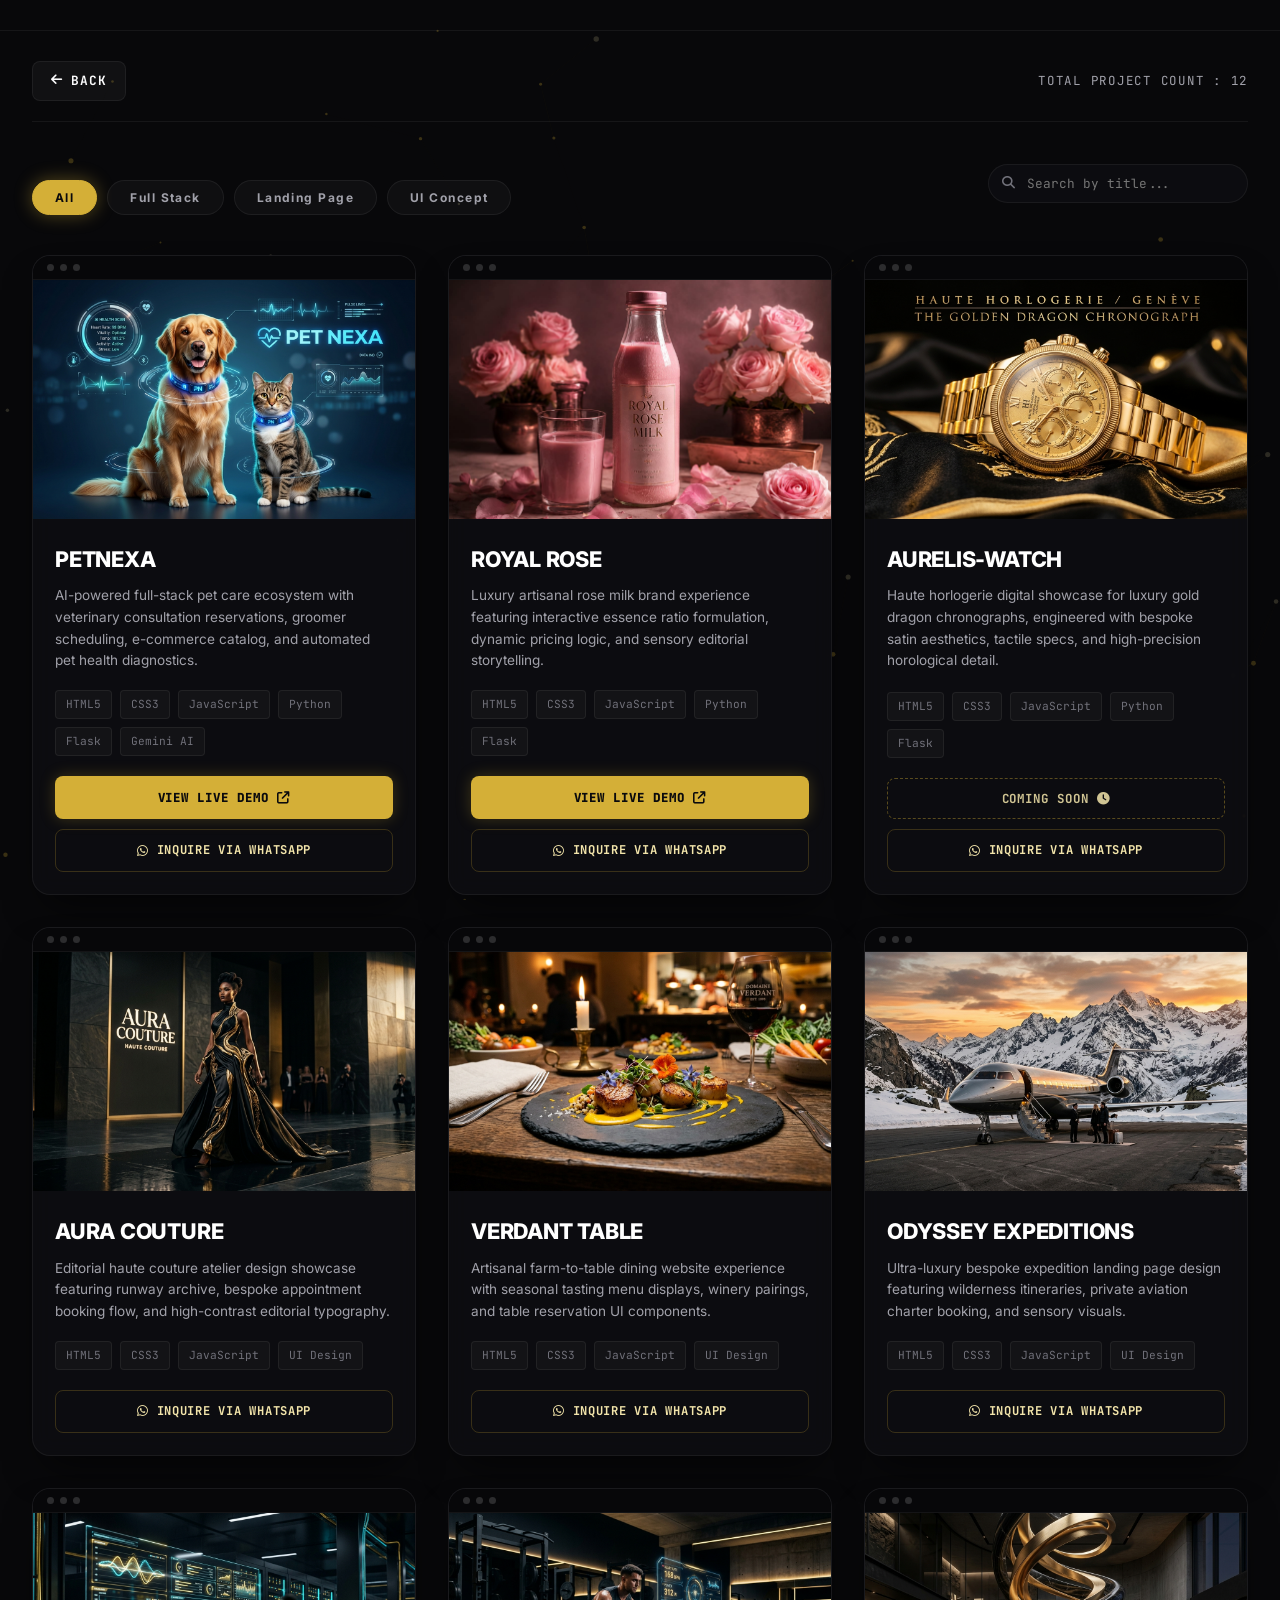
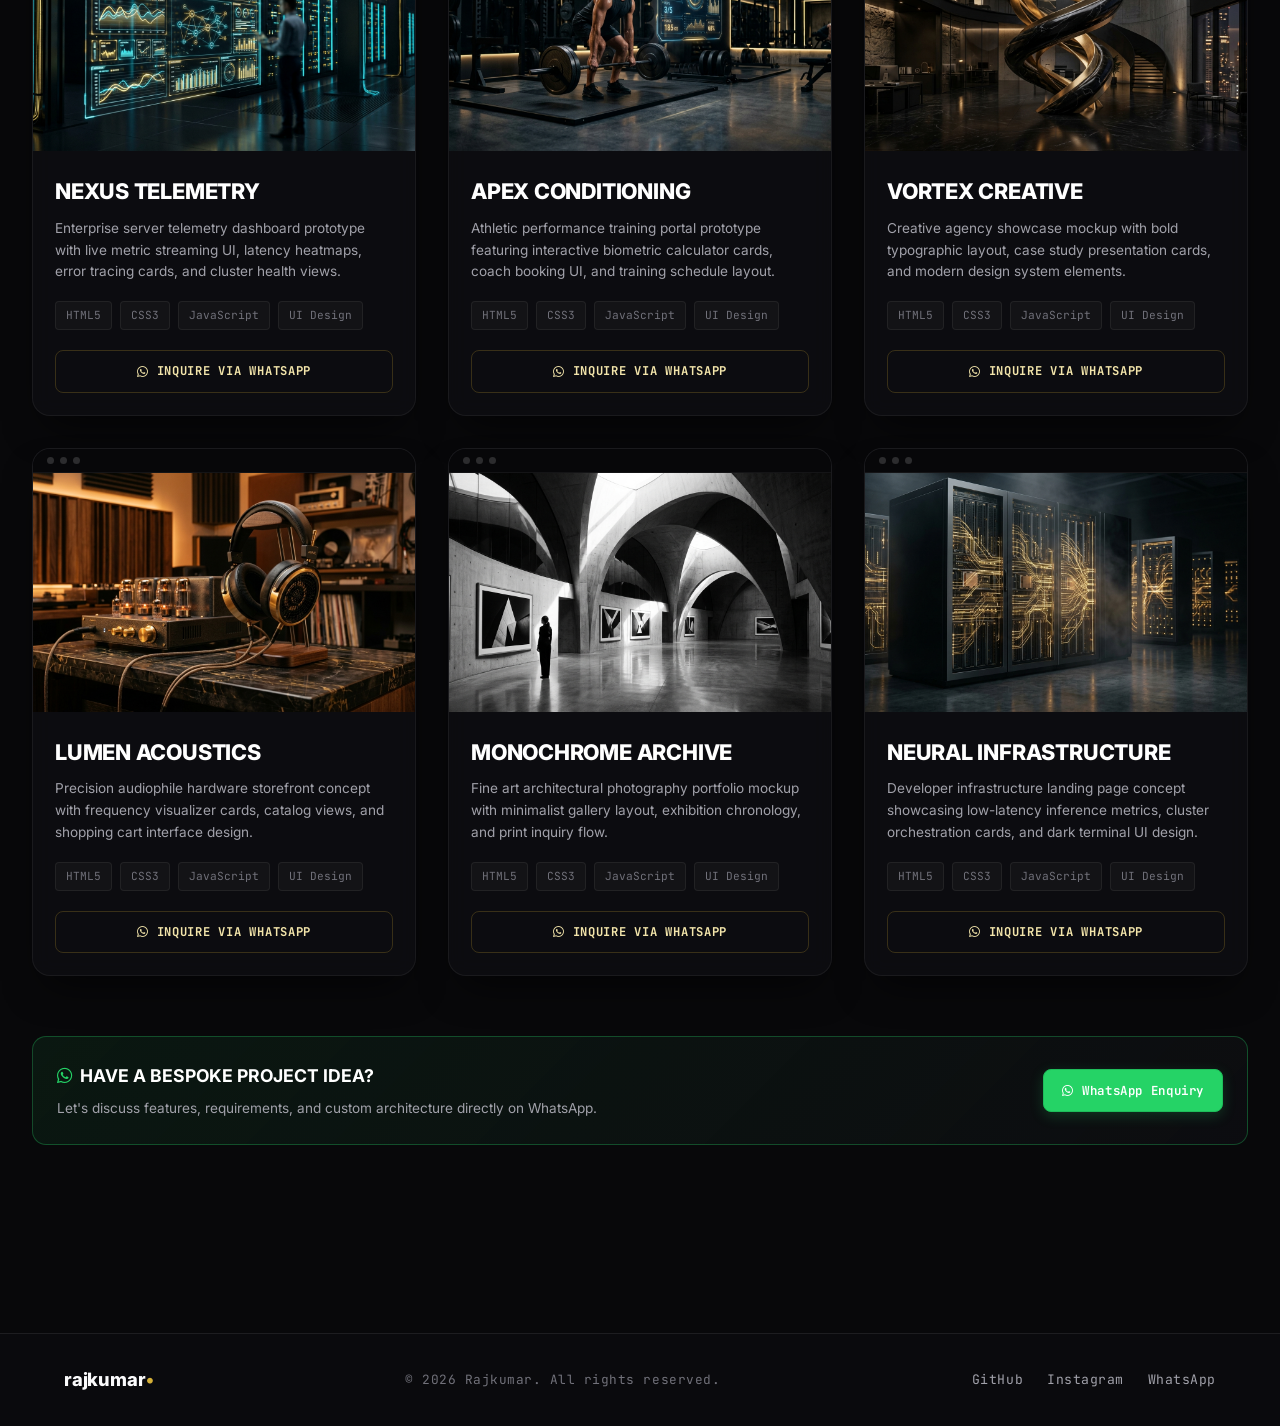
==== commit 5b91cd13: "feat: complete 12 project gallery cards with bespoke posters, remove UI concept buttons, center cont" ====
--- a/projects.html
+++ b/projects.html
@@ -53,12 +53,6 @@
                         <span>BACK</span>
                     </a>
                     <span class="gallery-count-badge" id="galleryCountBadge">TOTAL PROJECT COUNT : 12</span>
-                    <button class="theme-toggle-btn" id="galleryThemeBtn" aria-label="Toggle Theme"
-                        title="Toggle Bright / Dark Mode" type="button">
-                        <i class="fa-solid fa-sun icon-sun"></i>
-                        <i class="fa-solid fa-moon icon-moon"></i>
-                        <span class="theme-toggle-text">LIGHT</span>
-                    </button>
                 </div>
 
                 <!-- Filter & Search Row (Screenshot 4) -->
@@ -174,7 +168,7 @@
                         </div>
                         <div class="browser-card-poster-box">
                             <img src="images/projects/aurelis-watch.jpg" alt="AURELIS-WATCH — Haute Horlogerie Luxury Experience"
-                                class="browser-card-poster watch-poster-fit">
+                                class="browser-card-poster">
                         </div>
                         <div class="browser-card-body">
                             <h3 class="browser-card-title">AURELIS-WATCH</h3>
@@ -211,27 +205,23 @@
                             <span class="browser-dot"></span>
                         </div>
                         <div class="browser-card-poster-box">
-                            <img src="images/projects/luxury-fashion.svg" alt="AURA COUTURE — Luxury Fashion Concept"
+                            <img src="images/projects/aura-couture.jpg" alt="AURA COUTURE — Luxury Haute Couture Atelier"
                                 class="browser-card-poster">
                         </div>
                         <div class="browser-card-body">
                             <h3 class="browser-card-title">AURA COUTURE</h3>
                             <p class="browser-card-desc">
-                                [UI Concept] Editorial haute couture atelier design showcase featuring runway archive, bespoke appointment booking flow, and high-contrast editorial typography.
-                            </p>
-                            <div class="browser-card-tech-row">
-                                <span class="browser-card-tech-tag">HTML5</span>
-                                <span class="browser-card-tech-tag">CSS3</span>
-                                <span class="browser-card-tech-tag">JavaScript</span>
-                                <span class="browser-card-tech-tag">UI Design</span>
-                            </div>
-                            <div class="browser-card-double-btns">
-                                <a href="javascript:void(0)" class="btn-card-demo-solid" style="opacity:0.85; cursor:default;"
-                                    onclick="showToast('Practice UI Concept — Built with HTML, CSS & JavaScript')">
-                                    <span>UI CONCEPT</span>
-                                    <i class="fa-solid fa-layer-group"></i>
-                                </a>
-                                <a href="https://wa.me/919445437069" target="_blank" rel="noopener noreferrer" class="btn-card-wa-outline"
+                                Editorial haute couture atelier design showcase featuring runway archive, bespoke appointment booking flow, and high-contrast editorial typography.
+                            </p>
+                            <div class="browser-card-tech-row">
+                                <span class="browser-card-tech-tag">HTML5</span>
+                                <span class="browser-card-tech-tag">CSS3</span>
+                                <span class="browser-card-tech-tag">JavaScript</span>
+                                <span class="browser-card-tech-tag">UI Design</span>
+                            </div>
+                            <div class="browser-card-double-btns">
+                                <a href="https://wa.me/919445437069?text=Hello%20rajkumar!%20I'm%20interested%20in%20your%20project:%20AURA%20COUTURE.%20Could%20you%20provide%20more%20details%20about%20the%20features%20and%20pricing%3F"
+                                    target="_blank" rel="noopener noreferrer" class="btn-card-wa-outline"
                                     data-whatsapp-project="AURA COUTURE">
                                     <i class="fa-brands fa-whatsapp"></i>
                                     <span>INQUIRE VIA WHATSAPP</span>
@@ -248,27 +238,23 @@
                             <span class="browser-dot"></span>
                         </div>
                         <div class="browser-card-poster-box">
-                            <img src="images/projects/restaurant-experience.svg"
-                                alt="VERDANT TABLE — Dining Concept" class="browser-card-poster">
+                            <img src="images/projects/verdant-table.jpg"
+                                alt="VERDANT TABLE — Artisanal Dining Experience" class="browser-card-poster">
                         </div>
                         <div class="browser-card-body">
                             <h3 class="browser-card-title">VERDANT TABLE</h3>
                             <p class="browser-card-desc">
-                                [UI Concept] Artisanal farm-to-table dining website experience with seasonal tasting menu displays, winery pairings, and table reservation UI components.
-                            </p>
-                            <div class="browser-card-tech-row">
-                                <span class="browser-card-tech-tag">HTML5</span>
-                                <span class="browser-card-tech-tag">CSS3</span>
-                                <span class="browser-card-tech-tag">JavaScript</span>
-                                <span class="browser-card-tech-tag">UI Design</span>
-                            </div>
-                            <div class="browser-card-double-btns">
-                                <a href="javascript:void(0)" class="btn-card-demo-solid" style="opacity:0.85; cursor:default;"
-                                    onclick="showToast('Practice UI Concept — Built with HTML, CSS & JavaScript')">
-                                    <span>UI CONCEPT</span>
-                                    <i class="fa-solid fa-layer-group"></i>
-                                </a>
-                                <a href="https://wa.me/919445437069" target="_blank" rel="noopener noreferrer" class="btn-card-wa-outline"
+                                Artisanal farm-to-table dining website experience with seasonal tasting menu displays, winery pairings, and table reservation UI components.
+                            </p>
+                            <div class="browser-card-tech-row">
+                                <span class="browser-card-tech-tag">HTML5</span>
+                                <span class="browser-card-tech-tag">CSS3</span>
+                                <span class="browser-card-tech-tag">JavaScript</span>
+                                <span class="browser-card-tech-tag">UI Design</span>
+                            </div>
+                            <div class="browser-card-double-btns">
+                                <a href="https://wa.me/919445437069?text=Hello%20rajkumar!%20I'm%20interested%20in%20your%20project:%20VERDANT%20TABLE.%20Could%20you%20provide%20more%20details%20about%20the%20features%20and%20pricing%3F"
+                                    target="_blank" rel="noopener noreferrer" class="btn-card-wa-outline"
                                     data-whatsapp-project="VERDANT TABLE">
                                     <i class="fa-brands fa-whatsapp"></i>
                                     <span>INQUIRE VIA WHATSAPP</span>
@@ -285,27 +271,23 @@
                             <span class="browser-dot"></span>
                         </div>
                         <div class="browser-card-poster-box">
-                            <img src="images/projects/travel-landing.svg" alt="ODYSSEY EXPEDITIONS — Travel Concept"
+                            <img src="images/projects/odyssey-expeditions.jpg" alt="ODYSSEY EXPEDITIONS — Bespoke Luxury Travel"
                                 class="browser-card-poster">
                         </div>
                         <div class="browser-card-body">
                             <h3 class="browser-card-title">ODYSSEY EXPEDITIONS</h3>
                             <p class="browser-card-desc">
-                                [UI Concept] Ultra-luxury bespoke expedition landing page design featuring wilderness itineraries, private aviation charter booking, and sensory visuals.
-                            </p>
-                            <div class="browser-card-tech-row">
-                                <span class="browser-card-tech-tag">HTML5</span>
-                                <span class="browser-card-tech-tag">CSS3</span>
-                                <span class="browser-card-tech-tag">JavaScript</span>
-                                <span class="browser-card-tech-tag">UI Design</span>
-                            </div>
-                            <div class="browser-card-double-btns">
-                                <a href="javascript:void(0)" class="btn-card-demo-solid" style="opacity:0.85; cursor:default;"
-                                    onclick="showToast('Practice UI Concept — Built with HTML, CSS & JavaScript')">
-                                    <span>UI CONCEPT</span>
-                                    <i class="fa-solid fa-layer-group"></i>
-                                </a>
-                                <a href="https://wa.me/919445437069" target="_blank" rel="noopener noreferrer" class="btn-card-wa-outline"
+                                Ultra-luxury bespoke expedition landing page design featuring wilderness itineraries, private aviation charter booking, and sensory visuals.
+                            </p>
+                            <div class="browser-card-tech-row">
+                                <span class="browser-card-tech-tag">HTML5</span>
+                                <span class="browser-card-tech-tag">CSS3</span>
+                                <span class="browser-card-tech-tag">JavaScript</span>
+                                <span class="browser-card-tech-tag">UI Design</span>
+                            </div>
+                            <div class="browser-card-double-btns">
+                                <a href="https://wa.me/919445437069?text=Hello%20rajkumar!%20I'm%20interested%20in%20your%20project:%20ODYSSEY%20EXPEDITIONS.%20Could%20you%20provide%20more%20details%20about%20the%20features%20and%20pricing%3F"
+                                    target="_blank" rel="noopener noreferrer" class="btn-card-wa-outline"
                                     data-whatsapp-project="ODYSSEY EXPEDITIONS">
                                     <i class="fa-brands fa-whatsapp"></i>
                                     <span>INQUIRE VIA WHATSAPP</span>
@@ -322,27 +304,23 @@
                             <span class="browser-dot"></span>
                         </div>
                         <div class="browser-card-poster-box">
-                            <img src="images/projects/saas-dashboard.svg" alt="NEXUS TELEMETRY — SaaS Concept"
+                            <img src="images/projects/nexus-telemetry.jpg" alt="NEXUS TELEMETRY — Cloud Infrastructure Dashboard"
                                 class="browser-card-poster">
                         </div>
                         <div class="browser-card-body">
                             <h3 class="browser-card-title">NEXUS TELEMETRY</h3>
                             <p class="browser-card-desc">
-                                [UI Concept] Enterprise server telemetry dashboard prototype with live metric streaming UI, latency heatmaps, error tracing cards, and cluster health views.
-                            </p>
-                            <div class="browser-card-tech-row">
-                                <span class="browser-card-tech-tag">HTML5</span>
-                                <span class="browser-card-tech-tag">CSS3</span>
-                                <span class="browser-card-tech-tag">JavaScript</span>
-                                <span class="browser-card-tech-tag">UI Design</span>
-                            </div>
-                            <div class="browser-card-double-btns">
-                                <a href="javascript:void(0)" class="btn-card-demo-solid" style="opacity:0.85; cursor:default;"
-                                    onclick="showToast('Practice UI Concept — Built with HTML, CSS & JavaScript')">
-                                    <span>UI CONCEPT</span>
-                                    <i class="fa-solid fa-layer-group"></i>
-                                </a>
-                                <a href="https://wa.me/919445437069" target="_blank" rel="noopener noreferrer" class="btn-card-wa-outline"
+                                Enterprise server telemetry dashboard prototype with live metric streaming UI, latency heatmaps, error tracing cards, and cluster health views.
+                            </p>
+                            <div class="browser-card-tech-row">
+                                <span class="browser-card-tech-tag">HTML5</span>
+                                <span class="browser-card-tech-tag">CSS3</span>
+                                <span class="browser-card-tech-tag">JavaScript</span>
+                                <span class="browser-card-tech-tag">UI Design</span>
+                            </div>
+                            <div class="browser-card-double-btns">
+                                <a href="https://wa.me/919445437069?text=Hello%20rajkumar!%20I'm%20interested%20in%20your%20project:%20NEXUS%20TELEMETRY.%20Could%20you%20provide%20more%20details%20about%20the%20features%20and%20pricing%3F"
+                                    target="_blank" rel="noopener noreferrer" class="btn-card-wa-outline"
                                     data-whatsapp-project="NEXUS TELEMETRY">
                                     <i class="fa-brands fa-whatsapp"></i>
                                     <span>INQUIRE VIA WHATSAPP</span>
@@ -359,27 +337,23 @@
                             <span class="browser-dot"></span>
                         </div>
                         <div class="browser-card-poster-box">
-                            <img src="images/projects/fitness-website.svg" alt="APEX CONDITIONING — Fitness Concept"
+                            <img src="images/projects/apex-conditioning.jpg" alt="APEX CONDITIONING — Athletic Performance Training"
                                 class="browser-card-poster">
                         </div>
                         <div class="browser-card-body">
                             <h3 class="browser-card-title">APEX CONDITIONING</h3>
                             <p class="browser-card-desc">
-                                [UI Concept] Athletic performance training portal prototype featuring interactive biometric calculator cards, coach booking UI, and training schedule layout.
-                            </p>
-                            <div class="browser-card-tech-row">
-                                <span class="browser-card-tech-tag">HTML5</span>
-                                <span class="browser-card-tech-tag">CSS3</span>
-                                <span class="browser-card-tech-tag">JavaScript</span>
-                                <span class="browser-card-tech-tag">UI Design</span>
-                            </div>
-                            <div class="browser-card-double-btns">
-                                <a href="javascript:void(0)" class="btn-card-demo-solid" style="opacity:0.85; cursor:default;"
-                                    onclick="showToast('Practice UI Concept — Built with HTML, CSS & JavaScript')">
-                                    <span>UI CONCEPT</span>
-                                    <i class="fa-solid fa-layer-group"></i>
-                                </a>
-                                <a href="https://wa.me/919445437069" target="_blank" rel="noopener noreferrer" class="btn-card-wa-outline"
+                                Athletic performance training portal prototype featuring interactive biometric calculator cards, coach booking UI, and training schedule layout.
+                            </p>
+                            <div class="browser-card-tech-row">
+                                <span class="browser-card-tech-tag">HTML5</span>
+                                <span class="browser-card-tech-tag">CSS3</span>
+                                <span class="browser-card-tech-tag">JavaScript</span>
+                                <span class="browser-card-tech-tag">UI Design</span>
+                            </div>
+                            <div class="browser-card-double-btns">
+                                <a href="https://wa.me/919445437069?text=Hello%20rajkumar!%20I'm%20interested%20in%20your%20project:%20APEX%20CONDITIONING.%20Could%20you%20provide%20more%20details%20about%20the%20features%20and%20pricing%3F"
+                                    target="_blank" rel="noopener noreferrer" class="btn-card-wa-outline"
                                     data-whatsapp-project="APEX CONDITIONING">
                                     <i class="fa-brands fa-whatsapp"></i>
                                     <span>INQUIRE VIA WHATSAPP</span>
@@ -396,27 +370,23 @@
                             <span class="browser-dot"></span>
                         </div>
                         <div class="browser-card-poster-box">
-                            <img src="images/projects/creative-agency.svg" alt="VORTEX CREATIVE — Agency Concept"
+                            <img src="images/projects/vortex-creative.jpg" alt="VORTEX CREATIVE — Avant-Garde Design Agency"
                                 class="browser-card-poster">
                         </div>
                         <div class="browser-card-body">
                             <h3 class="browser-card-title">VORTEX CREATIVE</h3>
                             <p class="browser-card-desc">
-                                [UI Concept] Creative agency showcase mockup with bold typographic layout, case study presentation cards, and modern design system elements.
-                            </p>
-                            <div class="browser-card-tech-row">
-                                <span class="browser-card-tech-tag">HTML5</span>
-                                <span class="browser-card-tech-tag">CSS3</span>
-                                <span class="browser-card-tech-tag">JavaScript</span>
-                                <span class="browser-card-tech-tag">UI Design</span>
-                            </div>
-                            <div class="browser-card-double-btns">
-                                <a href="javascript:void(0)" class="btn-card-demo-solid" style="opacity:0.85; cursor:default;"
-                                    onclick="showToast('Practice UI Concept — Built with HTML, CSS & JavaScript')">
-                                    <span>UI CONCEPT</span>
-                                    <i class="fa-solid fa-layer-group"></i>
-                                </a>
-                                <a href="https://wa.me/919445437069" target="_blank" rel="noopener noreferrer" class="btn-card-wa-outline"
+                                Creative agency showcase mockup with bold typographic layout, case study presentation cards, and modern design system elements.
+                            </p>
+                            <div class="browser-card-tech-row">
+                                <span class="browser-card-tech-tag">HTML5</span>
+                                <span class="browser-card-tech-tag">CSS3</span>
+                                <span class="browser-card-tech-tag">JavaScript</span>
+                                <span class="browser-card-tech-tag">UI Design</span>
+                            </div>
+                            <div class="browser-card-double-btns">
+                                <a href="https://wa.me/919445437069?text=Hello%20rajkumar!%20I'm%20interested%20in%20your%20project:%20VORTEX%20CREATIVE.%20Could%20you%20provide%20more%20details%20about%20the%20features%20and%20pricing%3F"
+                                    target="_blank" rel="noopener noreferrer" class="btn-card-wa-outline"
                                     data-whatsapp-project="VORTEX CREATIVE">
                                     <i class="fa-brands fa-whatsapp"></i>
                                     <span>INQUIRE VIA WHATSAPP</span>
@@ -433,27 +403,23 @@
                             <span class="browser-dot"></span>
                         </div>
                         <div class="browser-card-poster-box">
-                            <img src="images/projects/ecommerce-store.svg" alt="LUMEN ACOUSTICS — E-Commerce Concept"
+                            <img src="images/projects/lumen-acoustics.jpg" alt="LUMEN ACOUSTICS — High-End Audiophile Store"
                                 class="browser-card-poster">
                         </div>
                         <div class="browser-card-body">
                             <h3 class="browser-card-title">LUMEN ACOUSTICS</h3>
                             <p class="browser-card-desc">
-                                [UI Concept] Precision audiophile hardware storefront concept with frequency visualizer cards, catalog views, and shopping cart interface design.
-                            </p>
-                            <div class="browser-card-tech-row">
-                                <span class="browser-card-tech-tag">HTML5</span>
-                                <span class="browser-card-tech-tag">CSS3</span>
-                                <span class="browser-card-tech-tag">JavaScript</span>
-                                <span class="browser-card-tech-tag">UI Design</span>
-                            </div>
-                            <div class="browser-card-double-btns">
-                                <a href="javascript:void(0)" class="btn-card-demo-solid" style="opacity:0.85; cursor:default;"
-                                    onclick="showToast('Practice UI Concept — Built with HTML, CSS & JavaScript')">
-                                    <span>UI CONCEPT</span>
-                                    <i class="fa-solid fa-layer-group"></i>
-                                </a>
-                                <a href="https://wa.me/919445437069" target="_blank" rel="noopener noreferrer" class="btn-card-wa-outline"
+                                Precision audiophile hardware storefront concept with frequency visualizer cards, catalog views, and shopping cart interface design.
+                            </p>
+                            <div class="browser-card-tech-row">
+                                <span class="browser-card-tech-tag">HTML5</span>
+                                <span class="browser-card-tech-tag">CSS3</span>
+                                <span class="browser-card-tech-tag">JavaScript</span>
+                                <span class="browser-card-tech-tag">UI Design</span>
+                            </div>
+                            <div class="browser-card-double-btns">
+                                <a href="https://wa.me/919445437069?text=Hello%20rajkumar!%20I'm%20interested%20in%20your%20project:%20LUMEN%20ACOUSTICS.%20Could%20you%20provide%20more%20details%20about%20the%20features%20and%20pricing%3F"
+                                    target="_blank" rel="noopener noreferrer" class="btn-card-wa-outline"
                                     data-whatsapp-project="LUMEN ACOUSTICS">
                                     <i class="fa-brands fa-whatsapp"></i>
                                     <span>INQUIRE VIA WHATSAPP</span>
@@ -470,27 +436,23 @@
                             <span class="browser-dot"></span>
                         </div>
                         <div class="browser-card-poster-box">
-                            <img src="images/projects/photography-portfolio.svg"
-                                alt="MONOCHROME ARCHIVE — Photography Concept" class="browser-card-poster">
+                            <img src="images/projects/monochrome-archive.jpg"
+                                alt="MONOCHROME ARCHIVE — Fine Art Architectural Gallery" class="browser-card-poster">
                         </div>
                         <div class="browser-card-body">
                             <h3 class="browser-card-title">MONOCHROME ARCHIVE</h3>
                             <p class="browser-card-desc">
-                                [UI Concept] Fine art architectural photography portfolio mockup with minimalist gallery layout, exhibition chronology, and print inquiry flow.
-                            </p>
-                            <div class="browser-card-tech-row">
-                                <span class="browser-card-tech-tag">HTML5</span>
-                                <span class="browser-card-tech-tag">CSS3</span>
-                                <span class="browser-card-tech-tag">JavaScript</span>
-                                <span class="browser-card-tech-tag">UI Design</span>
-                            </div>
-                            <div class="browser-card-double-btns">
-                                <a href="javascript:void(0)" class="btn-card-demo-solid" style="opacity:0.85; cursor:default;"
-                                    onclick="showToast('Practice UI Concept — Built with HTML, CSS & JavaScript')">
-                                    <span>UI CONCEPT</span>
-                                    <i class="fa-solid fa-layer-group"></i>
-                                </a>
-                                <a href="https://wa.me/919445437069" target="_blank" rel="noopener noreferrer" class="btn-card-wa-outline"
+                                Fine art architectural photography portfolio mockup with minimalist gallery layout, exhibition chronology, and print inquiry flow.
+                            </p>
+                            <div class="browser-card-tech-row">
+                                <span class="browser-card-tech-tag">HTML5</span>
+                                <span class="browser-card-tech-tag">CSS3</span>
+                                <span class="browser-card-tech-tag">JavaScript</span>
+                                <span class="browser-card-tech-tag">UI Design</span>
+                            </div>
+                            <div class="browser-card-double-btns">
+                                <a href="https://wa.me/919445437069?text=Hello%20rajkumar!%20I'm%20interested%20in%20your%20project:%20MONOCHROME%20ARCHIVE.%20Could%20you%20provide%20more%20details%20about%20the%20features%20and%20pricing%3F"
+                                    target="_blank" rel="noopener noreferrer" class="btn-card-wa-outline"
                                     data-whatsapp-project="MONOCHROME ARCHIVE">
                                     <i class="fa-brands fa-whatsapp"></i>
                                     <span>INQUIRE VIA WHATSAPP</span>
@@ -507,27 +469,23 @@
                             <span class="browser-dot"></span>
                         </div>
                         <div class="browser-card-poster-box">
-                            <img src="images/projects/tech-landing.svg" alt="NEURAL INFRASTRUCTURE — Tech Landing Concept"
+                            <img src="images/projects/neural-infrastructure.jpg" alt="NEURAL INFRASTRUCTURE — AI Supercomputing Platform"
                                 class="browser-card-poster">
                         </div>
                         <div class="browser-card-body">
                             <h3 class="browser-card-title">NEURAL INFRASTRUCTURE</h3>
                             <p class="browser-card-desc">
-                                [UI Concept] Developer infrastructure landing page concept showcasing low-latency inference metrics, cluster orchestration cards, and dark terminal UI design.
-                            </p>
-                            <div class="browser-card-tech-row">
-                                <span class="browser-card-tech-tag">HTML5</span>
-                                <span class="browser-card-tech-tag">CSS3</span>
-                                <span class="browser-card-tech-tag">JavaScript</span>
-                                <span class="browser-card-tech-tag">UI Design</span>
-                            </div>
-                            <div class="browser-card-double-btns">
-                                <a href="javascript:void(0)" class="btn-card-demo-solid" style="opacity:0.85; cursor:default;"
-                                    onclick="showToast('Practice UI Concept — Built with HTML, CSS & JavaScript')">
-                                    <span>UI CONCEPT</span>
-                                    <i class="fa-solid fa-layer-group"></i>
-                                </a>
-                                <a href="https://wa.me/919445437069" target="_blank" rel="noopener noreferrer" class="btn-card-wa-outline"
+                                Developer infrastructure landing page concept showcasing low-latency inference metrics, cluster orchestration cards, and dark terminal UI design.
+                            </p>
+                            <div class="browser-card-tech-row">
+                                <span class="browser-card-tech-tag">HTML5</span>
+                                <span class="browser-card-tech-tag">CSS3</span>
+                                <span class="browser-card-tech-tag">JavaScript</span>
+                                <span class="browser-card-tech-tag">UI Design</span>
+                            </div>
+                            <div class="browser-card-double-btns">
+                                <a href="https://wa.me/919445437069?text=Hello%20rajkumar!%20I'm%20interested%20in%20your%20project:%20NEURAL%20INFRASTRUCTURE.%20Could%20you%20provide%20more%20details%20about%20the%20features%20and%20pricing%3F"
+                                    target="_blank" rel="noopener noreferrer" class="btn-card-wa-outline"
                                     data-whatsapp-project="NEURAL INFRASTRUCTURE">
                                     <i class="fa-brands fa-whatsapp"></i>
                                     <span>INQUIRE VIA WHATSAPP</span>
--- a/style.css
+++ b/style.css
@@ -590,8 +590,8 @@
     position: fixed;
     top: 0;
     left: 0;
-    width: 100vw;
-    height: 100vh;
+    width: 100%;
+    height: 100%;
     pointer-events: none;
     z-index: 0;
     opacity: 0.55;
@@ -792,39 +792,6 @@
     display: flex;
     align-items: center;
     gap: 16px;
-}
-
-.theme-toggle-btn {
-    display: flex;
-    align-items: center;
-    gap: 6px;
-    padding: 8px 14px;
-    border-radius: 100px;
-    background: rgba(255, 255, 255, 0.04);
-    border: 1px solid var(--border-obsidian);
-    color: var(--gold-light);
-    font-size: 0.72rem;
-    font-weight: 600;
-    letter-spacing: 0.08em;
-    transition: var(--transition-fast);
-}
-
-.theme-toggle-btn:hover {
-    border-color: var(--border-gold-subtle);
-    background: rgba(212, 175, 55, 0.08);
-    color: var(--gold-main);
-}
-
-.icon-moon {
-    display: none;
-}
-
-[data-theme="light"] .icon-sun {
-    display: none;
-}
-
-[data-theme="light"] .icon-moon {
-    display: inline-block;
 }
 
 .btn-nav-cta {
@@ -1370,33 +1337,6 @@
     color: var(--text-ivory);
 }
 
-/* Download CV Gold Button */
-.btn-download-cv-gold {
-    display: inline-flex;
-    align-items: center;
-    gap: 12px;
-    padding: 13px 28px;
-    border-radius: 8px;
-    border: 1.5px solid var(--gold-main);
-    background: transparent;
-    color: var(--gold-main);
-    font-family: var(--font-mono);
-    font-size: 0.78rem;
-    font-weight: 700;
-    letter-spacing: 0.14em;
-    text-transform: uppercase;
-    transition: all 0.3s cubic-bezier(0.16, 1, 0.3, 1);
-    box-shadow: 0 4px 15px rgba(0, 0, 0, 0.4);
-    width: fit-content;
-}
-
-.btn-download-cv-gold:hover {
-    background: var(--gold-main);
-    color: #0A0A0D;
-    transform: translateY(-2px);
-    box-shadow: 0 10px 25px var(--gold-glow);
-}
-
 /* Right Full Night Walk Portrait Stage */
 .about-right-portrait-stage {
     position: relative;
@@ -3063,8 +3003,11 @@
     position: fixed;
     bottom: 16px;
     left: 50%;
-    transform: translateX(-50%);
-    background: rgba(13, 13, 17, 0.92);
+    transform: translateX(-50%) translateY(120px);
+    opacity: 0;
+    pointer-events: none;
+    transition: transform 0.38s cubic-bezier(0.16, 1, 0.3, 1), opacity 0.38s ease;
+    background: rgba(13, 13, 17, 0.94);
     border: 1px solid var(--border-gold-medium);
     border-radius: 100px;
     padding: 8px 16px;
@@ -3073,6 +3016,12 @@
     z-index: 999;
     box-shadow: 0 10px 30px rgba(0, 0, 0, 0.8), 0 0 20px rgba(212, 175, 55, 0.2);
     backdrop-filter: blur(16px);
+}
+
+.mobile-action-dock.dock-visible {
+    transform: translateX(-50%) translateY(0);
+    opacity: 1;
+    pointer-events: auto;
 }
 
 .dock-btn-primary {
@@ -3169,6 +3118,7 @@
         position: fixed;
         top: 0;
         right: -100%;
+        visibility: hidden;
         width: min(300px, 80vw);
         height: 100vh;
         background: rgba(10, 10, 14, 0.98);
@@ -3181,13 +3131,14 @@
         justify-content: flex-start;
         padding: 95px 32px 40px;
         gap: 22px;
-        transition: right 0.35s cubic-bezier(0.16, 1, 0.3, 1);
+        transition: right 0.35s cubic-bezier(0.16, 1, 0.3, 1), visibility 0.35s ease;
         z-index: 1050;
         box-shadow: -15px 0 40px rgba(0, 0, 0, 0.85);
     }
 
     .nav-links.mobile-open {
         right: 0;
+        visibility: visible;
     }
 
     .mobile-nav-backdrop {
@@ -5401,7 +5352,21 @@
     grid-template-columns: 1fr 1fr;
     gap: 24px;
     max-width: 640px;
-    margin: 40px auto 30px;
+    margin: 40px auto 20px;
+}
+
+.sample-contact-center-wrap {
+    display: flex;
+    justify-content: center;
+    align-items: center;
+    width: 100%;
+    max-width: 640px;
+    margin: 0 auto 32px;
+}
+
+.sample-contact-touch-card-instagram {
+    width: 100%;
+    max-width: 308px;
 }
 
 .sample-contact-touch-card {
@@ -5637,6 +5602,7 @@
     display: flex;
     flex-direction: column;
     gap: 10px;
+    margin-top: auto;
 }
 
 .btn-card-demo-solid {
@@ -5739,12 +5705,6 @@
     opacity: 0.85;
 }
 
-/* Watch Image 100% Full Visibility */
-.watch-poster-fit {
-    object-fit: contain !important;
-    background: #08080A;
-}
-
 /* Minimal Single-Line Footer (Matching Reference Screenshot 1) */
 .sundar-style-footer {
     width: 100%;
@@ -6195,6 +6155,632 @@
     color: #575762;
 }
 
+/* ==========================================================================
+   RAJKUMAR 2026 — MASTER MOBILE RESPONSIVE & ZERO-OVERFLOW ENGINE
+   Engineered for 320px, 360px, 375px, 390px, 412px, 430px & Landscape
+   Desktop/Laptop layout strictly preserved!
+   ========================================================================== */
+
+/* 1. Global Overflow Prevention & Smooth Behavior */
+html {
+    scroll-behavior: smooth;
+    overflow-x: hidden;
+    overflow-x: clip;
+    max-width: 100%;
+}
+
+body {
+    overflow-x: hidden;
+    overflow-x: clip;
+    max-width: 100%;
+    position: relative;
+    width: 100%;
+}
+
+/* Desktop: mobile-only nav item is hidden */
+.mobile-only-nav-item {
+    display: none;
+}
+
+/* Responsive Media & Video Engine */
+img, svg, video, iframe {
+    max-width: 100%;
+    height: auto;
+}
+
+video,
+.craftsmanship-video,
+.editorial-video,
+.video-responsive {
+    max-width: 100%;
+    width: 100%;
+    height: auto;
+    aspect-ratio: 16 / 9;
+    object-fit: cover;
+    border-radius: 12px;
+    border: none;
+    outline: none;
+    display: block;
+    margin: 0 auto;
+    vertical-align: middle;
+    box-shadow: 0 10px 30px rgba(0, 0, 0, 0.5);
+}
+
+.video-container {
+    position: relative;
+    width: 100%;
+    max-width: 100%;
+    aspect-ratio: 16 / 9;
+    border-radius: 14px;
+    overflow: hidden;
+    border: 1px solid var(--border-gold-subtle);
+    background: #000000;
+    margin: 0 auto;
+}
+
+.video-container video,
+.video-container iframe {
+    position: absolute;
+    top: 0;
+    left: 0;
+    width: 100%;
+    height: 100%;
+    border: none;
+    outline: none;
+    object-fit: cover;
+    display: block;
+}
+
+/* Pause orbit on active press (touch devices) */
+.orbit-motion-system:active {
+    animation-play-state: paused;
+}
+
+/* Touch active tactile feedback for all buttons */
+.btn-solid-glow:active,
+.btn-outline-glow:active,
+.btn-card-demo-solid:active,
+.btn-card-wa-outline:active,
+.btn-gallery-back:active,
+.btn-nav-pill-projects:active {
+    transform: scale(0.97);
+}
+
+/* --------------------------------------------------------------------------
+   BREAKPOINT: TABLET & BELOW (max-width: 991px)
+   -------------------------------------------------------------------------- */
+@media (max-width: 991px) {
+    .mobile-only-nav-item {
+        display: inline-flex;
+    }
+
+    /* Mobile Toggle Hamburger Animation */
+    .mobile-toggle {
+        display: flex;
+        flex-direction: column;
+        justify-content: center;
+        align-items: center;
+        width: 44px;
+        height: 44px;
+        background: transparent;
+        border: 1px solid rgba(212, 175, 55, 0.25);
+        border-radius: 8px;
+        cursor: pointer;
+        padding: 0;
+        z-index: 1060;
+        transition: border-color 0.25s ease, background-color 0.25s ease;
+    }
+
+    .mobile-toggle:hover,
+    .mobile-toggle.active {
+        border-color: var(--gold-main);
+        background: rgba(212, 175, 55, 0.08);
+    }
+
+    .mobile-toggle .bar {
+        width: 20px;
+        height: 2px;
+        background-color: var(--gold-main);
+        transition: transform 0.3s cubic-bezier(0.16, 1, 0.3, 1), opacity 0.3s ease;
+        border-radius: 2px;
+    }
+
+    .mobile-toggle.active .bar:nth-child(1) {
+        transform: translateY(3.5px) rotate(45deg);
+    }
+
+    .mobile-toggle.active .bar:nth-child(2) {
+        transform: translateY(-3.5px) rotate(-45deg);
+    }
+
+    /* Full-Screen Drawer Menu */
+    .nav-links {
+        position: fixed;
+        top: 0;
+        right: -100%;
+        visibility: hidden;
+        width: min(320px, 84vw);
+        height: 100vh;
+        height: 100dvh;
+        background: rgba(10, 10, 14, 0.98);
+        backdrop-filter: blur(30px);
+        -webkit-backdrop-filter: blur(30px);
+        border-left: 1px solid var(--border-gold-subtle);
+        display: flex;
+        flex-direction: column;
+        align-items: flex-start;
+        justify-content: flex-start;
+        padding: 95px 28px 40px;
+        gap: 16px;
+        transition: right 0.38s cubic-bezier(0.16, 1, 0.3, 1), visibility 0.38s ease;
+        z-index: 1050;
+        box-shadow: -20px 0 50px rgba(0, 0, 0, 0.92);
+        overflow-y: auto;
+    }
+
+    .nav-links.mobile-open {
+        right: 0;
+        visibility: visible;
+    }
+
+    .nav-item {
+        font-size: 1.12rem;
+        font-weight: 700;
+        letter-spacing: 0.12em;
+        padding: 12px 0;
+        width: 100%;
+        border-bottom: 1px solid rgba(255, 255, 255, 0.04);
+        display: flex;
+        align-items: center;
+        gap: 12px;
+    }
+
+    .nav-item:last-child {
+        border-bottom: none;
+    }
+
+    /* Single column grids for mobile */
+    .services-cards-grid {
+        grid-template-columns: 1fr;
+        gap: 32px;
+    }
+
+    .sample-about-grid {
+        grid-template-columns: 1fr;
+        gap: 40px;
+    }
+
+    .sample-about-photo-frame {
+        max-width: 340px;
+        aspect-ratio: 4 / 5;
+        margin: 0 auto;
+    }
+
+    .about-credentials-grid {
+        grid-template-columns: 1fr 1fr;
+        gap: 14px;
+    }
+}
+
+/* --------------------------------------------------------------------------
+   BREAKPOINT: MOBILE & SMALL TABLETS (max-width: 768px)
+   -------------------------------------------------------------------------- */
+@media (max-width: 768px) {
+    /* Hide top bar pill on mobile: PROJECTS is directly inside drawer and in hero CTA */
+    .nav-actions .btn-nav-pill-projects {
+        display: none !important;
+    }
+
+    /* Hero Layout Centering */
+    .hero-section {
+        padding: 100px 0 50px;
+    }
+
+    .hero-layout-master {
+        padding: 0 20px;
+        gap: 32px;
+    }
+
+    .hero-narrative-box {
+        margin: 0 auto 24px;
+        font-size: 0.9rem;
+    }
+
+    /* Responsive Self-Scaling Orbit System */
+    .sample-orbit-avatar-container {
+        width: clamp(210px, 62vw, 275px);
+        max-width: calc(100vw - 44px);
+        aspect-ratio: 1 / 1;
+        margin: 0 auto;
+    }
+
+    /* Pull badges neatly inward so they never touch viewport edge */
+    .sample-stat-badge {
+        padding: 6px 12px;
+        border-radius: 10px;
+    }
+
+    .sample-stat-val {
+        font-size: 1.15rem;
+        margin-bottom: 2px;
+    }
+
+    .sample-stat-lbl {
+        font-size: 0.58rem;
+        letter-spacing: 0.04em;
+    }
+
+    .sample-stat-badge.badge-top-right {
+        top: 6px;
+        right: 10px;
+    }
+
+    .sample-stat-badge.badge-bottom-left {
+        bottom: 6px;
+        left: 10px;
+    }
+
+    /* Projects Gallery Single Column */
+    .projects-gallery-grid {
+        grid-template-columns: 1fr;
+        gap: 24px;
+    }
+
+    .browser-card-frame {
+        width: 100%;
+        max-width: 100%;
+    }
+
+    /* Contact Cards */
+    .sample-contact-dual-cards {
+        grid-template-columns: 1fr;
+        gap: 16px;
+        margin: 32px auto 16px;
+    }
+
+    .sample-contact-center-wrap {
+        margin: 0 auto 24px;
+        width: 100%;
+    }
+
+    .sample-contact-touch-card-instagram {
+        max-width: 100%;
+    }
+
+    .sample-contact-touch-card {
+        padding: 26px 20px;
+        width: 100%;
+    }
+
+    /* Footer clearance for mobile action dock */
+    .sundar-style-footer {
+        padding-bottom: 92px;
+    }
+
+    .sundar-footer-container {
+        flex-direction: column;
+        text-align: center;
+        gap: 16px;
+        padding: 0 20px;
+    }
+}
+
+/* --------------------------------------------------------------------------
+   BREAKPOINT: STANDARD MOBILE PHONES (max-width: 640px)
+   -------------------------------------------------------------------------- */
+@media (max-width: 640px) {
+    .nav-container {
+        padding: 0 18px;
+    }
+
+    /* Navbar top actions: compact layout */
+    .nav-actions {
+        gap: 8px;
+    }
+
+    .btn-nav-pill-projects {
+        padding: 5px 12px;
+        font-size: 0.7rem;
+    }
+
+    .about-credentials-grid {
+        grid-template-columns: 1fr;
+        gap: 12px;
+    }
+
+    /* Gallery Top Bar & Search Row */
+    .gallery-top-nav-bar {
+        padding: 14px 0;
+        gap: 10px;
+    }
+
+    .gallery-filter-search-row {
+        flex-direction: column;
+        align-items: stretch;
+        gap: 14px;
+    }
+
+    .gallery-filters-bar {
+        display: flex;
+        flex-wrap: wrap;
+        gap: 8px;
+        justify-content: center;
+    }
+
+    .gallery-search-input-wrap {
+        width: 100%;
+        min-width: 0;
+    }
+}
+
+/* --------------------------------------------------------------------------
+   BREAKPOINT: COMPACT MOBILE PHONES (max-width: 480px)
+   -------------------------------------------------------------------------- */
+@media (max-width: 480px) {
+    /* Fluid Typography without overflow */
+    .hero-grand-name {
+        font-size: clamp(2.2rem, 10.5vw, 3.2rem);
+        line-height: 1.08;
+    }
+
+    .hero-role-title {
+        font-size: clamp(0.72rem, 3.5vw, 0.86rem);
+        letter-spacing: 0.14em;
+    }
+
+    .hero-typing-container {
+        font-size: clamp(0.82rem, 3.8vw, 1.05rem);
+        min-height: 44px;
+        flex-wrap: wrap;
+        justify-content: center;
+    }
+
+    /* Full-width touch CTA buttons */
+    .hero-btn-row {
+        flex-direction: column;
+        width: 100%;
+        gap: 12px;
+    }
+
+    .btn-solid-glow,
+    .btn-outline-glow {
+        width: 100%;
+        justify-content: center;
+        min-height: 48px;
+        padding: 13px 20px;
+    }
+
+    /* Tech pills row wraps neatly */
+    .hero-tech-pills-row {
+        justify-content: center;
+        gap: 6px;
+    }
+
+    .hero-tech-mini-pill {
+        font-size: 0.68rem;
+        padding: 4px 10px;
+    }
+
+    /* Compact Avatar Container & Stat Badges */
+    .sample-orbit-avatar-container {
+        width: clamp(210px, 68vw, 260px);
+        max-width: calc(100vw - 32px);
+    }
+
+    .sample-stat-badge {
+        padding: 8px 12px;
+        border-radius: 10px;
+    }
+
+    .sample-stat-val {
+        font-size: 1.25rem;
+        margin-bottom: 2px;
+    }
+
+    .sample-stat-lbl {
+        font-size: 0.6rem;
+        letter-spacing: 0.05em;
+    }
+
+    .sample-stat-badge.badge-top-right {
+        top: -8px;
+        right: 0;
+    }
+
+    .sample-stat-badge.badge-bottom-left {
+        bottom: -8px;
+        left: 0;
+    }
+
+    /* Refined Orbit Particle Dots on Mobile */
+    .sample-satellite-dot {
+        width: 14px;
+        height: 14px;
+        box-shadow: 0 0 5px #FFFFFF, 0 0 10px var(--gold-bright), 0 0 18px rgba(212, 175, 55, 0.4);
+    }
+
+    .sample-satellite-dot::before {
+        inset: -14px; /* Retains 42px touch target */
+    }
+
+    .spark-diamond {
+        width: 5px;
+        height: 5px;
+    }
+
+    .spark-dust {
+        width: 1.6px;
+        height: 1.6px;
+    }
+
+    .orbit-dot-tooltip {
+        font-size: 0.65rem;
+        padding: 3px 8px;
+        bottom: -26px;
+    }
+
+    /* About Photo Frame */
+    .sample-about-photo-frame {
+        max-width: 270px;
+        aspect-ratio: 4 / 5;
+    }
+
+    .sample-about-title,
+    .sample-contact-title {
+        font-size: clamp(2rem, 8.5vw, 2.8rem);
+        line-height: 1.15;
+    }
+
+    /* Services Card */
+    .service-card {
+        padding: 26px 18px;
+        border-radius: 16px;
+    }
+
+    .signature-ribbon-badge {
+        font-size: 0.58rem;
+        padding: 4px 10px;
+        max-width: 90%;
+        white-space: normal;
+        text-align: center;
+    }
+
+    .service-title {
+        font-size: 1.25rem;
+    }
+
+    /* Project Cards Full Width */
+    .browser-card-body {
+        padding: 18px 16px;
+    }
+
+    .browser-card-title {
+        font-size: 1.22rem;
+    }
+
+    .browser-card-desc {
+        font-size: 0.82rem;
+        line-height: 1.55;
+    }
+
+    .browser-card-double-btns {
+        width: 100%;
+        gap: 10px;
+    }
+
+    .btn-card-demo-solid,
+    .btn-card-wa-outline,
+    .btn-card-coming-soon {
+        width: 100%;
+        min-height: 46px;
+        justify-content: center;
+        font-size: 0.76rem;
+    }
+
+    /* Ambient glow reduction for mobile GPU */
+    .glow-top-right {
+        width: 280px;
+        height: 280px;
+        right: -30px;
+        top: -40px;
+    }
+
+    .glow-center-left {
+        width: 240px;
+        height: 240px;
+        left: -40px;
+    }
+
+    .glow-bottom-right {
+        width: 300px;
+        height: 300px;
+        right: 0;
+    }
+}
+
+/* --------------------------------------------------------------------------
+   BREAKPOINT: ULTRA-COMPACT PHONES (320px - 360px: iPhone SE, etc.)
+   -------------------------------------------------------------------------- */
+@media (max-width: 360px) {
+    .nav-container {
+        padding: 0 12px;
+    }
+
+    .brand-title {
+        font-size: 0.76rem;
+        letter-spacing: 0.1em;
+    }
+
+    .brand-sub {
+        font-size: 0.55rem;
+    }
+
+    .btn-nav-pill-projects {
+        display: none; /* Accessible directly inside mobile drawer menu */
+    }
+
+    .sample-orbit-avatar-container {
+        width: 200px;
+        max-width: calc(100vw - 24px);
+    }
+
+    .sample-stat-badge.badge-top-right {
+        top: -4px;
+        right: 4px;
+    }
+
+    .sample-stat-badge.badge-bottom-left {
+        bottom: -4px;
+        left: 4px;
+    }
+
+    .hero-grand-name {
+        font-size: 2.15rem;
+    }
+
+    .sample-contact-touch-card {
+        padding: 20px 14px;
+    }
+
+    .sample-contact-touch-card .row-val {
+        font-size: 0.82rem;
+    }
+}
+
+/* --------------------------------------------------------------------------
+   LANDSCAPE MOBILE VIEWPORT (max-height: 500px and orientation: landscape)
+   -------------------------------------------------------------------------- */
+@media (max-height: 500px) and (orientation: landscape) {
+    .hero-section {
+        padding: 75px 0 40px;
+        min-height: auto;
+    }
+
+    .hero-layout-master {
+        grid-template-columns: 1fr 1fr;
+        text-align: left;
+        align-items: center;
+        gap: 20px;
+    }
+
+    .hero-portrait-col {
+        order: 1;
+    }
+
+    .sample-orbit-avatar-container {
+        width: 210px;
+    }
+
+    .nav-links {
+        padding: 70px 24px 24px;
+        overflow-y: auto;
+    }
+
+    .nav-item {
+        padding: 8px 0;
+    }
+}
+
 /* ===== PROFESSIONAL PDF / PRINT LAYOUT ===== */
 
 @media print {
--- a/cinematic.css
+++ b/cinematic.css
@@ -9,7 +9,7 @@
 .cinematic-loader {
     position: fixed;
     inset: 0;
-    width: 100vw;
+    width: 100%;
     height: 100vh;
     min-height: 100vh;
     min-height: 100dvh;
@@ -418,11 +418,15 @@
         display: none;
     }
     .orbit-ring-outer {
-        width: 320px;
-        height: 320px;
+        width: clamp(220px, 80vw, 320px);
+        height: clamp(220px, 80vw, 320px);
+        max-width: 90vw;
+        max-height: 90vw;
     }
     .orbit-ring-middle {
-        width: 280px;
-        height: 280px;
-    }
-}
+        width: clamp(190px, 70vw, 280px);
+        height: clamp(190px, 70vw, 280px);
+        max-width: 80vw;
+        max-height: 80vw;
+    }
+}
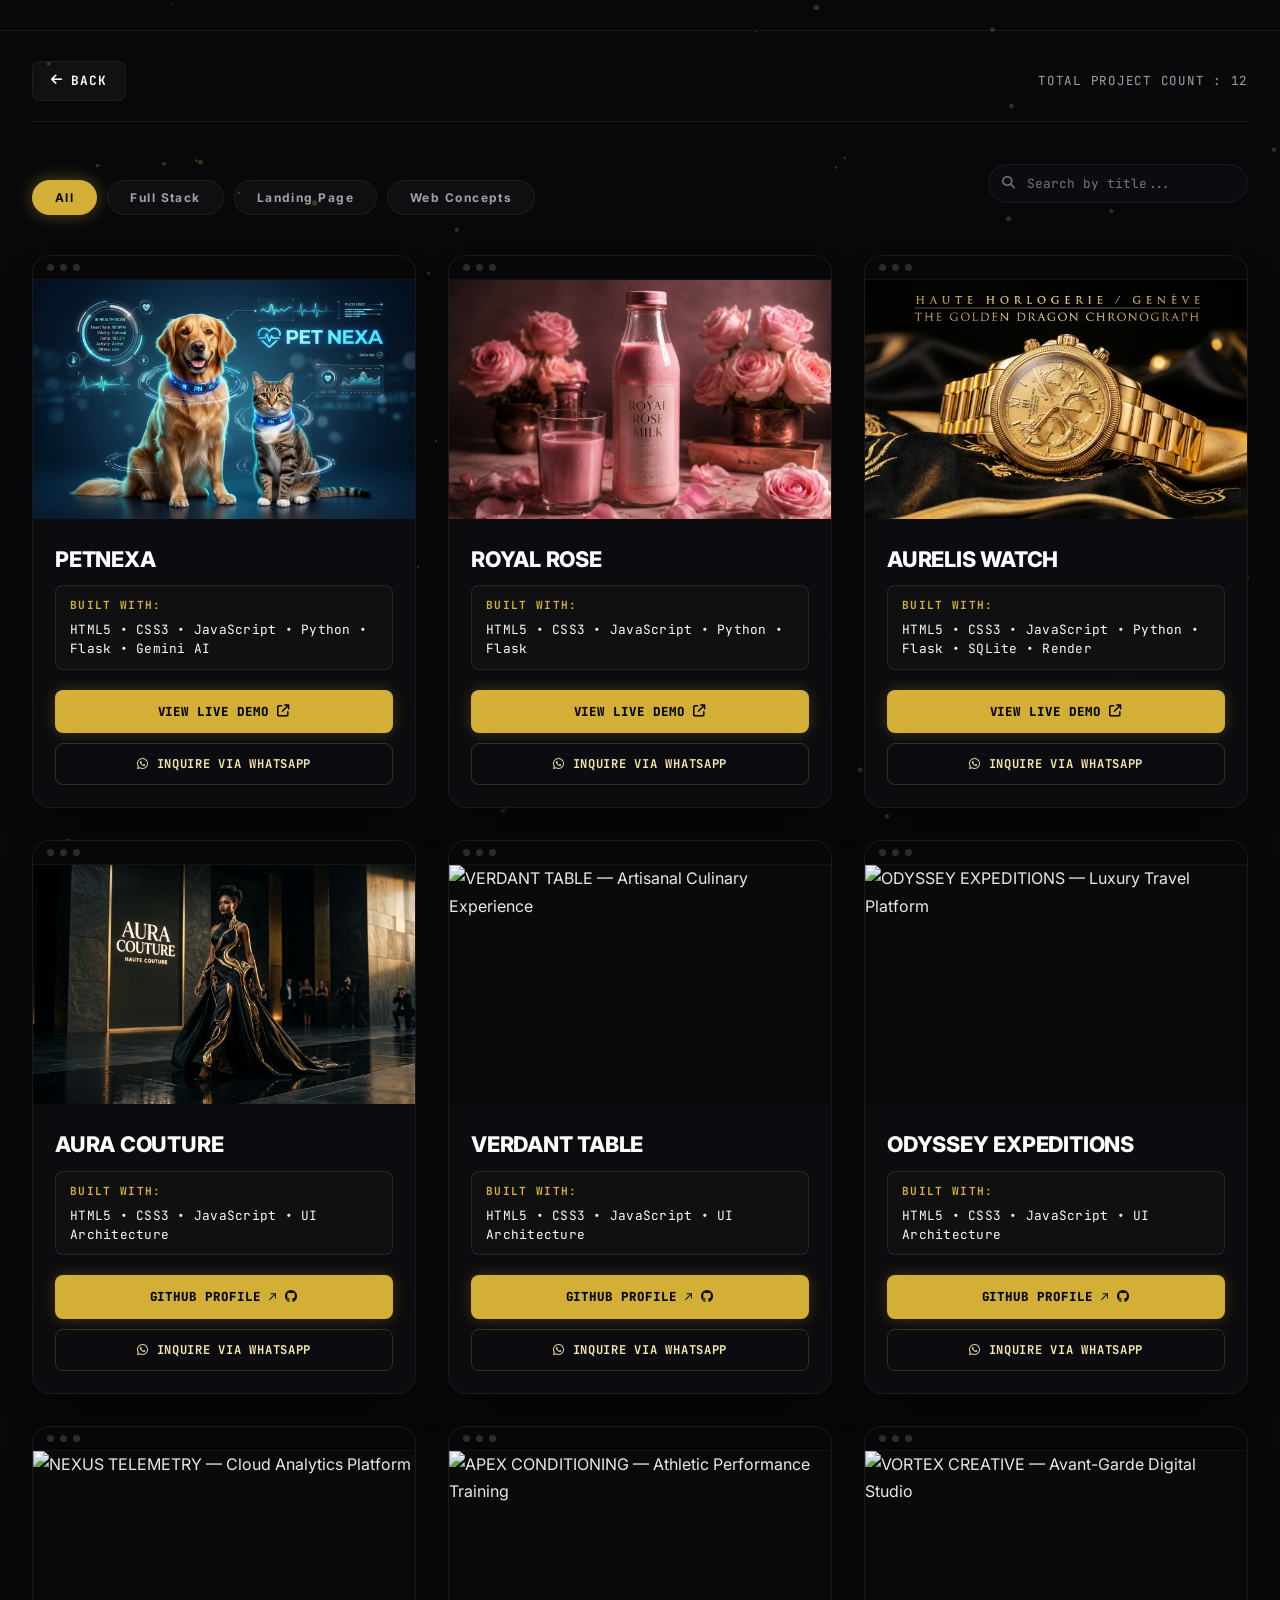
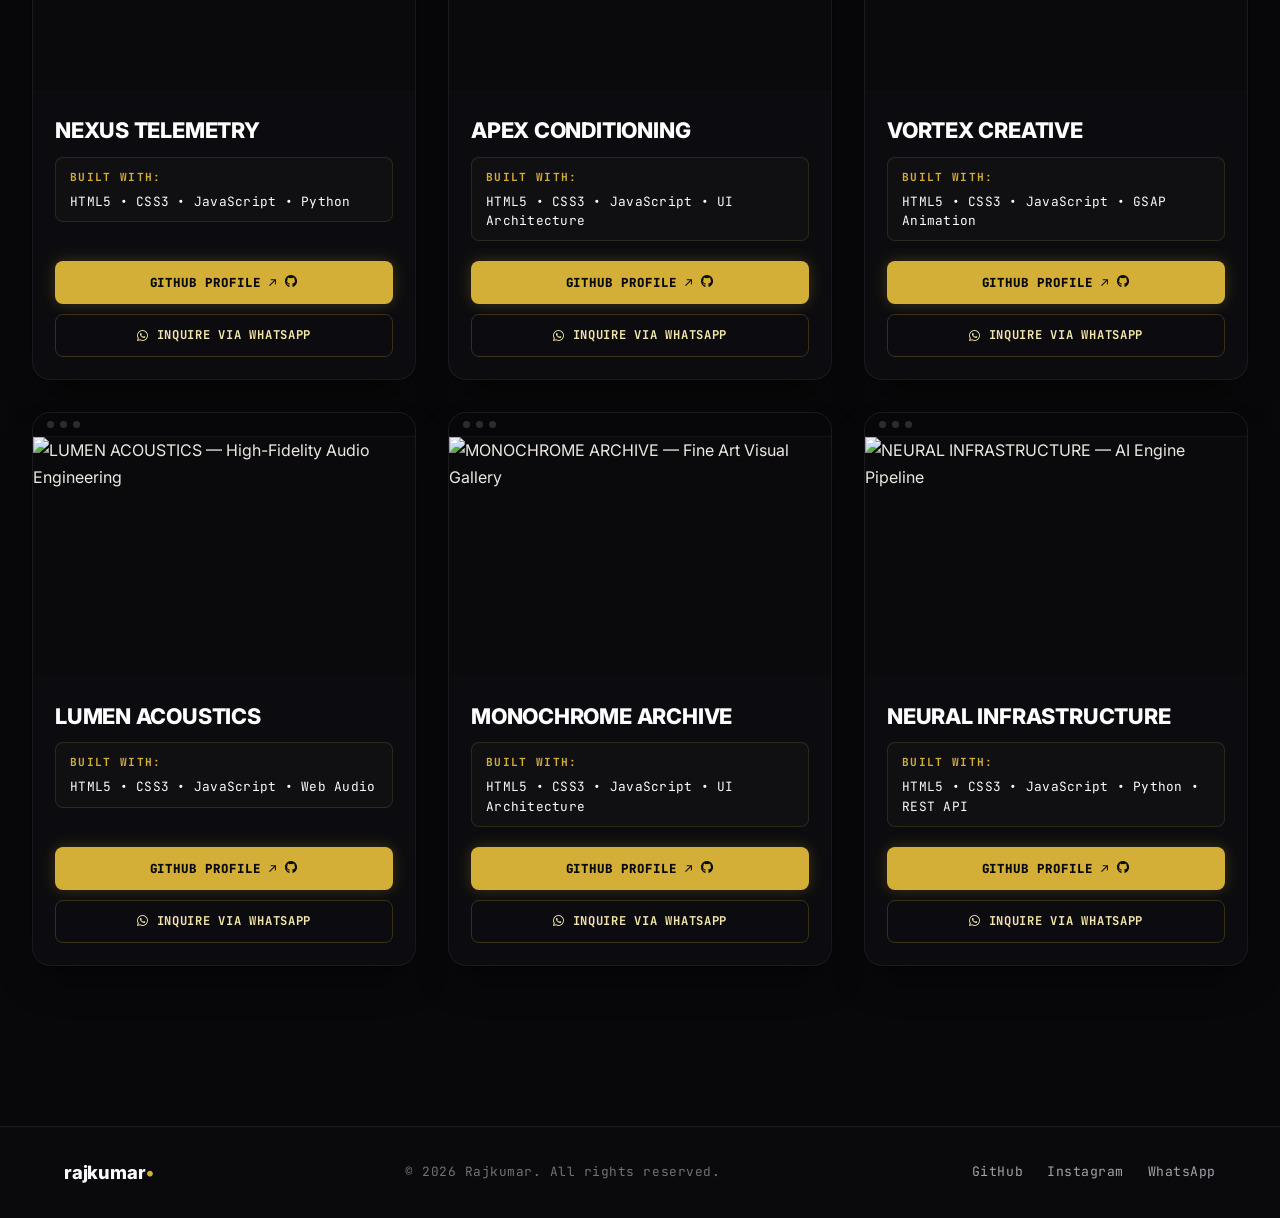
==== commit dbdd4ada: "fix: improve responsive navbar, scroll spy and project cards" ====
--- a/projects.html
+++ b/projects.html
@@ -7,9 +7,9 @@
     <meta http-equiv="X-UA-Compatible" content="IE=edge">
     <title>Project Gallery — Rajkumar | Web Developer Portfolio</title>
     <meta name="description"
-        content="Explore the complete project gallery of Rajkumar — Full Stack Web Developer. Featuring flagship production builds: PetNexa, Royal Rose, Aurelis-Watch, and curated web design experiences.">
+        content="Explore the complete project gallery of Rajkumar — Full Stack Web Developer. Featuring flagship production builds: PetNexa, Royal Rose, Aurelis, and curated web design experiences.">
     <meta name="keywords"
-        content="Rajkumar, Web Developer, Projects Gallery, PetNexa, Royal Rose, Aurelis-Watch, Full Stack, Python, Flask, JavaScript, Luxury Web Design">
+        content="Rajkumar, Web Developer, Projects Gallery, PetNexa, Royal Rose, Aurelis, Full Stack, Python, Flask, SQLite, JavaScript, Luxury Watch E-Commerce">
     <meta name="author" content="Rajkumar">
     <meta name="theme-color" content="#0A0A0D">
 
@@ -61,7 +61,7 @@
                         <button class="gallery-filter-pill active" data-filter="all">All</button>
                         <button class="gallery-filter-pill" data-filter="fullstack">Full Stack</button>
                         <button class="gallery-filter-pill" data-filter="landing">Landing Page</button>
-                        <button class="gallery-filter-pill" data-filter="concept">UI Concept</button>
+                        <button class="gallery-filter-pill" data-filter="concept">Web Concepts</button>
                     </div>
 
                     <div class="gallery-search-input-wrap">
@@ -75,7 +75,7 @@
                 <div class="projects-gallery-grid" id="projectsGalleryGrid">
 
                     <!-- ==============================================
-                         01. PETNEXA (MAJOR PROJECT 1)
+                         01. PETNEXA
                          ============================================== -->
                     <article class="gallery-card browser-card-frame" data-category="fullstack">
                         <div class="browser-top-notch">
@@ -89,16 +89,9 @@
                         </div>
                         <div class="browser-card-body">
                             <h3 class="browser-card-title">PETNEXA</h3>
-                            <p class="browser-card-desc">
-                                AI-powered full-stack pet care ecosystem with veterinary consultation reservations, groomer scheduling, e-commerce catalog, and automated pet health diagnostics.
-                            </p>
-                            <div class="browser-card-tech-row">
-                                <span class="browser-card-tech-tag">HTML5</span>
-                                <span class="browser-card-tech-tag">CSS3</span>
-                                <span class="browser-card-tech-tag">JavaScript</span>
-                                <span class="browser-card-tech-tag">Python</span>
-                                <span class="browser-card-tech-tag">Flask</span>
-                                <span class="browser-card-tech-tag">Gemini AI</span>
+                            <div class="browser-card-built-with">
+                                <span class="built-with-label">Built With:</span>
+                                <span class="built-with-stack">HTML5 • CSS3 • JavaScript • Python • Flask • Gemini AI</span>
                             </div>
                             <div class="browser-card-double-btns">
                                 <a href="https://pet-nexa.onrender.com" target="_blank" rel="noopener noreferrer"
@@ -117,7 +110,7 @@
                     </article>
 
                     <!-- ==============================================
-                         02. ROYAL ROSE (MAJOR PROJECT 2)
+                         02. ROYAL ROSE
                          ============================================== -->
                     <article class="gallery-card browser-card-frame" data-category="landing">
                         <div class="browser-top-notch">
@@ -131,15 +124,9 @@
                         </div>
                         <div class="browser-card-body">
                             <h3 class="browser-card-title">ROYAL ROSE</h3>
-                            <p class="browser-card-desc">
-                                Luxury artisanal rose milk brand experience featuring interactive essence ratio formulation, dynamic pricing logic, and sensory editorial storytelling.
-                            </p>
-                            <div class="browser-card-tech-row">
-                                <span class="browser-card-tech-tag">HTML5</span>
-                                <span class="browser-card-tech-tag">CSS3</span>
-                                <span class="browser-card-tech-tag">JavaScript</span>
-                                <span class="browser-card-tech-tag">Python</span>
-                                <span class="browser-card-tech-tag">Flask</span>
+                            <div class="browser-card-built-with">
+                                <span class="built-with-label">Built With:</span>
+                                <span class="built-with-stack">HTML5 • CSS3 • JavaScript • Python • Flask</span>
                             </div>
                             <div class="browser-card-double-btns">
                                 <a href="https://royal-rosegunicorn-app-ap.onrender.com" target="_blank" rel="noopener noreferrer"
@@ -158,7 +145,7 @@
                     </article>
 
                     <!-- ==============================================
-                         03. AURELIS-WATCH (MAJOR PROJECT 3)
+                         03. AURELIS WATCH
                          ============================================== -->
                     <article class="gallery-card browser-card-frame" data-category="fullstack">
                         <div class="browser-top-notch">
@@ -167,37 +154,34 @@
                             <span class="browser-dot"></span>
                         </div>
                         <div class="browser-card-poster-box">
-                            <img src="images/projects/aurelis-watch.jpg" alt="AURELIS-WATCH — Haute Horlogerie Luxury Experience"
-                                class="browser-card-poster">
-                        </div>
-                        <div class="browser-card-body">
-                            <h3 class="browser-card-title">AURELIS-WATCH</h3>
-                            <p class="browser-card-desc">
-                                Haute horlogerie digital showcase for luxury gold dragon chronographs, engineered with bespoke satin aesthetics, tactile specs, and high-precision horological detail.
-                            </p>
-                            <div class="browser-card-tech-row">
-                                <span class="browser-card-tech-tag">HTML5</span>
-                                <span class="browser-card-tech-tag">CSS3</span>
-                                <span class="browser-card-tech-tag">JavaScript</span>
-                                <span class="browser-card-tech-tag">Python</span>
-                                <span class="browser-card-tech-tag">Flask</span>
-                            </div>
-                            <div class="browser-card-double-btns">
-                                <button class="btn-card-coming-soon" disabled>
-                                    <span>COMING SOON</span>
-                                    <i class="fa-solid fa-clock"></i>
-                                </button>
-                                <a href="https://wa.me/919445437069?text=Hello%20rajkumar!%20I'm%20interested%20in%20your%20project:%20AURELIS-WATCH.%20Could%20you%20provide%20more%20details%20about%20the%20features%20and%20pricing%3F"
-                                    target="_blank" rel="noopener noreferrer" class="btn-card-wa-outline"
-                                    data-whatsapp-project="AURELIS-WATCH">
-                                    <i class="fa-brands fa-whatsapp"></i>
-                                    <span>INQUIRE VIA WHATSAPP</span>
-                                </a>
-                            </div>
-                        </div>
-                    </article>
-
-                    <!-- Project 04: AURA COUTURE (PRACTICE UI CONCEPT) -->
+                            <img src="images/projects/aurelis-watch.jpg" alt="AURELIS WATCH — Luxury Watch E-Commerce Platform"
+                                class="browser-card-poster watch-poster-fit">
+                        </div>
+                        <div class="browser-card-body">
+                            <h3 class="browser-card-title">AURELIS WATCH</h3>
+                            <div class="browser-card-built-with">
+                                <span class="built-with-label">Built With:</span>
+                                <span class="built-with-stack">HTML5 • CSS3 • JavaScript • Python • Flask • SQLite • Render</span>
+                            </div>
+                            <div class="browser-card-double-btns">
+                                <a href="https://aurelis-watch.onrender.com" target="_blank" rel="noopener noreferrer"
+                                    class="btn-card-demo-solid">
+                                    <span>VIEW LIVE DEMO</span>
+                                    <i class="fa-solid fa-arrow-up-right-from-square"></i>
+                                </a>
+                                <a href="https://wa.me/919445437069?text=Hello%20rajkumar!%20I'm%20interested%20in%20your%20project:%20AURELIS%20WATCH.%20Could%20you%20provide%20more%20details%20about%20the%20features%20and%20pricing%3F"
+                                    target="_blank" rel="noopener noreferrer" class="btn-card-wa-outline"
+                                    data-whatsapp-project="AURELIS WATCH">
+                                    <i class="fa-brands fa-whatsapp"></i>
+                                    <span>INQUIRE VIA WHATSAPP</span>
+                                </a>
+                            </div>
+                        </div>
+                    </article>
+
+                    <!-- ==============================================
+                         04. AURA COUTURE
+                         ============================================== -->
                     <article class="gallery-card browser-card-frame" data-category="concept">
                         <div class="browser-top-notch">
                             <span class="browser-dot"></span>
@@ -210,16 +194,16 @@
                         </div>
                         <div class="browser-card-body">
                             <h3 class="browser-card-title">AURA COUTURE</h3>
-                            <p class="browser-card-desc">
-                                Editorial haute couture atelier design showcase featuring runway archive, bespoke appointment booking flow, and high-contrast editorial typography.
-                            </p>
-                            <div class="browser-card-tech-row">
-                                <span class="browser-card-tech-tag">HTML5</span>
-                                <span class="browser-card-tech-tag">CSS3</span>
-                                <span class="browser-card-tech-tag">JavaScript</span>
-                                <span class="browser-card-tech-tag">UI Design</span>
-                            </div>
-                            <div class="browser-card-double-btns">
+                            <div class="browser-card-built-with">
+                                <span class="built-with-label">Built With:</span>
+                                <span class="built-with-stack">HTML5 • CSS3 • JavaScript • UI Architecture</span>
+                            </div>
+                            <div class="browser-card-double-btns">
+                                <a href="https://github.com/vikneshvaren2007" target="_blank" rel="noopener noreferrer"
+                                    class="btn-card-demo-solid">
+                                    <span>GITHUB PROFILE ↗</span>
+                                    <i class="fa-brands fa-github"></i>
+                                </a>
                                 <a href="https://wa.me/919445437069?text=Hello%20rajkumar!%20I'm%20interested%20in%20your%20project:%20AURA%20COUTURE.%20Could%20you%20provide%20more%20details%20about%20the%20features%20and%20pricing%3F"
                                     target="_blank" rel="noopener noreferrer" class="btn-card-wa-outline"
                                     data-whatsapp-project="AURA COUTURE">
@@ -230,29 +214,31 @@
                         </div>
                     </article>
 
-                    <!-- Project 05: VERDANT TABLE (PRACTICE UI CONCEPT) -->
-                    <article class="gallery-card browser-card-frame" data-category="concept">
-                        <div class="browser-top-notch">
-                            <span class="browser-dot"></span>
-                            <span class="browser-dot"></span>
-                            <span class="browser-dot"></span>
-                        </div>
-                        <div class="browser-card-poster-box">
-                            <img src="images/projects/verdant-table.jpg"
-                                alt="VERDANT TABLE — Artisanal Dining Experience" class="browser-card-poster">
+                    <!-- ==============================================
+                         05. VERDANT TABLE
+                         ============================================== -->
+                    <article class="gallery-card browser-card-frame" data-category="concept">
+                        <div class="browser-top-notch">
+                            <span class="browser-dot"></span>
+                            <span class="browser-dot"></span>
+                            <span class="browser-dot"></span>
+                        </div>
+                        <div class="browser-card-poster-box">
+                            <img src="images/projects/restaurant-experience.svg" alt="VERDANT TABLE — Artisanal Culinary Experience"
+                                class="browser-card-poster">
                         </div>
                         <div class="browser-card-body">
                             <h3 class="browser-card-title">VERDANT TABLE</h3>
-                            <p class="browser-card-desc">
-                                Artisanal farm-to-table dining website experience with seasonal tasting menu displays, winery pairings, and table reservation UI components.
-                            </p>
-                            <div class="browser-card-tech-row">
-                                <span class="browser-card-tech-tag">HTML5</span>
-                                <span class="browser-card-tech-tag">CSS3</span>
-                                <span class="browser-card-tech-tag">JavaScript</span>
-                                <span class="browser-card-tech-tag">UI Design</span>
-                            </div>
-                            <div class="browser-card-double-btns">
+                            <div class="browser-card-built-with">
+                                <span class="built-with-label">Built With:</span>
+                                <span class="built-with-stack">HTML5 • CSS3 • JavaScript • UI Architecture</span>
+                            </div>
+                            <div class="browser-card-double-btns">
+                                <a href="https://github.com/vikneshvaren2007" target="_blank" rel="noopener noreferrer"
+                                    class="btn-card-demo-solid">
+                                    <span>GITHUB PROFILE ↗</span>
+                                    <i class="fa-brands fa-github"></i>
+                                </a>
                                 <a href="https://wa.me/919445437069?text=Hello%20rajkumar!%20I'm%20interested%20in%20your%20project:%20VERDANT%20TABLE.%20Could%20you%20provide%20more%20details%20about%20the%20features%20and%20pricing%3F"
                                     target="_blank" rel="noopener noreferrer" class="btn-card-wa-outline"
                                     data-whatsapp-project="VERDANT TABLE">
@@ -263,29 +249,31 @@
                         </div>
                     </article>
 
-                    <!-- Project 06: ODYSSEY EXPEDITIONS (PRACTICE UI CONCEPT) -->
-                    <article class="gallery-card browser-card-frame" data-category="concept">
-                        <div class="browser-top-notch">
-                            <span class="browser-dot"></span>
-                            <span class="browser-dot"></span>
-                            <span class="browser-dot"></span>
-                        </div>
-                        <div class="browser-card-poster-box">
-                            <img src="images/projects/odyssey-expeditions.jpg" alt="ODYSSEY EXPEDITIONS — Bespoke Luxury Travel"
+                    <!-- ==============================================
+                         06. ODYSSEY EXPEDITIONS
+                         ============================================== -->
+                    <article class="gallery-card browser-card-frame" data-category="concept">
+                        <div class="browser-top-notch">
+                            <span class="browser-dot"></span>
+                            <span class="browser-dot"></span>
+                            <span class="browser-dot"></span>
+                        </div>
+                        <div class="browser-card-poster-box">
+                            <img src="images/projects/travel-landing.svg" alt="ODYSSEY EXPEDITIONS — Luxury Travel Platform"
                                 class="browser-card-poster">
                         </div>
                         <div class="browser-card-body">
                             <h3 class="browser-card-title">ODYSSEY EXPEDITIONS</h3>
-                            <p class="browser-card-desc">
-                                Ultra-luxury bespoke expedition landing page design featuring wilderness itineraries, private aviation charter booking, and sensory visuals.
-                            </p>
-                            <div class="browser-card-tech-row">
-                                <span class="browser-card-tech-tag">HTML5</span>
-                                <span class="browser-card-tech-tag">CSS3</span>
-                                <span class="browser-card-tech-tag">JavaScript</span>
-                                <span class="browser-card-tech-tag">UI Design</span>
-                            </div>
-                            <div class="browser-card-double-btns">
+                            <div class="browser-card-built-with">
+                                <span class="built-with-label">Built With:</span>
+                                <span class="built-with-stack">HTML5 • CSS3 • JavaScript • UI Architecture</span>
+                            </div>
+                            <div class="browser-card-double-btns">
+                                <a href="https://github.com/vikneshvaren2007" target="_blank" rel="noopener noreferrer"
+                                    class="btn-card-demo-solid">
+                                    <span>GITHUB PROFILE ↗</span>
+                                    <i class="fa-brands fa-github"></i>
+                                </a>
                                 <a href="https://wa.me/919445437069?text=Hello%20rajkumar!%20I'm%20interested%20in%20your%20project:%20ODYSSEY%20EXPEDITIONS.%20Could%20you%20provide%20more%20details%20about%20the%20features%20and%20pricing%3F"
                                     target="_blank" rel="noopener noreferrer" class="btn-card-wa-outline"
                                     data-whatsapp-project="ODYSSEY EXPEDITIONS">
@@ -296,29 +284,31 @@
                         </div>
                     </article>
 
-                    <!-- Project 07: NEXUS TELEMETRY (PRACTICE UI CONCEPT) -->
-                    <article class="gallery-card browser-card-frame" data-category="concept">
-                        <div class="browser-top-notch">
-                            <span class="browser-dot"></span>
-                            <span class="browser-dot"></span>
-                            <span class="browser-dot"></span>
-                        </div>
-                        <div class="browser-card-poster-box">
-                            <img src="images/projects/nexus-telemetry.jpg" alt="NEXUS TELEMETRY — Cloud Infrastructure Dashboard"
+                    <!-- ==============================================
+                         07. NEXUS TELEMETRY
+                         ============================================== -->
+                    <article class="gallery-card browser-card-frame" data-category="concept">
+                        <div class="browser-top-notch">
+                            <span class="browser-dot"></span>
+                            <span class="browser-dot"></span>
+                            <span class="browser-dot"></span>
+                        </div>
+                        <div class="browser-card-poster-box">
+                            <img src="images/projects/saas-dashboard.svg" alt="NEXUS TELEMETRY — Cloud Analytics Platform"
                                 class="browser-card-poster">
                         </div>
                         <div class="browser-card-body">
                             <h3 class="browser-card-title">NEXUS TELEMETRY</h3>
-                            <p class="browser-card-desc">
-                                Enterprise server telemetry dashboard prototype with live metric streaming UI, latency heatmaps, error tracing cards, and cluster health views.
-                            </p>
-                            <div class="browser-card-tech-row">
-                                <span class="browser-card-tech-tag">HTML5</span>
-                                <span class="browser-card-tech-tag">CSS3</span>
-                                <span class="browser-card-tech-tag">JavaScript</span>
-                                <span class="browser-card-tech-tag">UI Design</span>
-                            </div>
-                            <div class="browser-card-double-btns">
+                            <div class="browser-card-built-with">
+                                <span class="built-with-label">Built With:</span>
+                                <span class="built-with-stack">HTML5 • CSS3 • JavaScript • Python</span>
+                            </div>
+                            <div class="browser-card-double-btns">
+                                <a href="https://github.com/vikneshvaren2007" target="_blank" rel="noopener noreferrer"
+                                    class="btn-card-demo-solid">
+                                    <span>GITHUB PROFILE ↗</span>
+                                    <i class="fa-brands fa-github"></i>
+                                </a>
                                 <a href="https://wa.me/919445437069?text=Hello%20rajkumar!%20I'm%20interested%20in%20your%20project:%20NEXUS%20TELEMETRY.%20Could%20you%20provide%20more%20details%20about%20the%20features%20and%20pricing%3F"
                                     target="_blank" rel="noopener noreferrer" class="btn-card-wa-outline"
                                     data-whatsapp-project="NEXUS TELEMETRY">
@@ -329,29 +319,31 @@
                         </div>
                     </article>
 
-                    <!-- Project 08: APEX CONDITIONING (PRACTICE UI CONCEPT) -->
-                    <article class="gallery-card browser-card-frame" data-category="concept">
-                        <div class="browser-top-notch">
-                            <span class="browser-dot"></span>
-                            <span class="browser-dot"></span>
-                            <span class="browser-dot"></span>
-                        </div>
-                        <div class="browser-card-poster-box">
-                            <img src="images/projects/apex-conditioning.jpg" alt="APEX CONDITIONING — Athletic Performance Training"
+                    <!-- ==============================================
+                         08. APEX CONDITIONING
+                         ============================================== -->
+                    <article class="gallery-card browser-card-frame" data-category="concept">
+                        <div class="browser-top-notch">
+                            <span class="browser-dot"></span>
+                            <span class="browser-dot"></span>
+                            <span class="browser-dot"></span>
+                        </div>
+                        <div class="browser-card-poster-box">
+                            <img src="images/projects/fitness-website.svg" alt="APEX CONDITIONING — Athletic Performance Training"
                                 class="browser-card-poster">
                         </div>
                         <div class="browser-card-body">
                             <h3 class="browser-card-title">APEX CONDITIONING</h3>
-                            <p class="browser-card-desc">
-                                Athletic performance training portal prototype featuring interactive biometric calculator cards, coach booking UI, and training schedule layout.
-                            </p>
-                            <div class="browser-card-tech-row">
-                                <span class="browser-card-tech-tag">HTML5</span>
-                                <span class="browser-card-tech-tag">CSS3</span>
-                                <span class="browser-card-tech-tag">JavaScript</span>
-                                <span class="browser-card-tech-tag">UI Design</span>
-                            </div>
-                            <div class="browser-card-double-btns">
+                            <div class="browser-card-built-with">
+                                <span class="built-with-label">Built With:</span>
+                                <span class="built-with-stack">HTML5 • CSS3 • JavaScript • UI Architecture</span>
+                            </div>
+                            <div class="browser-card-double-btns">
+                                <a href="https://github.com/vikneshvaren2007" target="_blank" rel="noopener noreferrer"
+                                    class="btn-card-demo-solid">
+                                    <span>GITHUB PROFILE ↗</span>
+                                    <i class="fa-brands fa-github"></i>
+                                </a>
                                 <a href="https://wa.me/919445437069?text=Hello%20rajkumar!%20I'm%20interested%20in%20your%20project:%20APEX%20CONDITIONING.%20Could%20you%20provide%20more%20details%20about%20the%20features%20and%20pricing%3F"
                                     target="_blank" rel="noopener noreferrer" class="btn-card-wa-outline"
                                     data-whatsapp-project="APEX CONDITIONING">
@@ -362,29 +354,31 @@
                         </div>
                     </article>
 
-                    <!-- Project 09: VORTEX CREATIVE (PRACTICE UI CONCEPT) -->
-                    <article class="gallery-card browser-card-frame" data-category="concept">
-                        <div class="browser-top-notch">
-                            <span class="browser-dot"></span>
-                            <span class="browser-dot"></span>
-                            <span class="browser-dot"></span>
-                        </div>
-                        <div class="browser-card-poster-box">
-                            <img src="images/projects/vortex-creative.jpg" alt="VORTEX CREATIVE — Avant-Garde Design Agency"
+                    <!-- ==============================================
+                         09. VORTEX CREATIVE
+                         ============================================== -->
+                    <article class="gallery-card browser-card-frame" data-category="concept">
+                        <div class="browser-top-notch">
+                            <span class="browser-dot"></span>
+                            <span class="browser-dot"></span>
+                            <span class="browser-dot"></span>
+                        </div>
+                        <div class="browser-card-poster-box">
+                            <img src="images/projects/creative-agency.svg" alt="VORTEX CREATIVE — Avant-Garde Digital Studio"
                                 class="browser-card-poster">
                         </div>
                         <div class="browser-card-body">
                             <h3 class="browser-card-title">VORTEX CREATIVE</h3>
-                            <p class="browser-card-desc">
-                                Creative agency showcase mockup with bold typographic layout, case study presentation cards, and modern design system elements.
-                            </p>
-                            <div class="browser-card-tech-row">
-                                <span class="browser-card-tech-tag">HTML5</span>
-                                <span class="browser-card-tech-tag">CSS3</span>
-                                <span class="browser-card-tech-tag">JavaScript</span>
-                                <span class="browser-card-tech-tag">UI Design</span>
-                            </div>
-                            <div class="browser-card-double-btns">
+                            <div class="browser-card-built-with">
+                                <span class="built-with-label">Built With:</span>
+                                <span class="built-with-stack">HTML5 • CSS3 • JavaScript • GSAP Animation</span>
+                            </div>
+                            <div class="browser-card-double-btns">
+                                <a href="https://github.com/vikneshvaren2007" target="_blank" rel="noopener noreferrer"
+                                    class="btn-card-demo-solid">
+                                    <span>GITHUB PROFILE ↗</span>
+                                    <i class="fa-brands fa-github"></i>
+                                </a>
                                 <a href="https://wa.me/919445437069?text=Hello%20rajkumar!%20I'm%20interested%20in%20your%20project:%20VORTEX%20CREATIVE.%20Could%20you%20provide%20more%20details%20about%20the%20features%20and%20pricing%3F"
                                     target="_blank" rel="noopener noreferrer" class="btn-card-wa-outline"
                                     data-whatsapp-project="VORTEX CREATIVE">
@@ -395,29 +389,31 @@
                         </div>
                     </article>
 
-                    <!-- Project 10: LUMEN ACOUSTICS (PRACTICE UI CONCEPT) -->
-                    <article class="gallery-card browser-card-frame" data-category="concept">
-                        <div class="browser-top-notch">
-                            <span class="browser-dot"></span>
-                            <span class="browser-dot"></span>
-                            <span class="browser-dot"></span>
-                        </div>
-                        <div class="browser-card-poster-box">
-                            <img src="images/projects/lumen-acoustics.jpg" alt="LUMEN ACOUSTICS — High-End Audiophile Store"
+                    <!-- ==============================================
+                         10. LUMEN ACOUSTICS
+                         ============================================== -->
+                    <article class="gallery-card browser-card-frame" data-category="concept">
+                        <div class="browser-top-notch">
+                            <span class="browser-dot"></span>
+                            <span class="browser-dot"></span>
+                            <span class="browser-dot"></span>
+                        </div>
+                        <div class="browser-card-poster-box">
+                            <img src="images/projects/tech-landing.svg" alt="LUMEN ACOUSTICS — High-Fidelity Audio Engineering"
                                 class="browser-card-poster">
                         </div>
                         <div class="browser-card-body">
                             <h3 class="browser-card-title">LUMEN ACOUSTICS</h3>
-                            <p class="browser-card-desc">
-                                Precision audiophile hardware storefront concept with frequency visualizer cards, catalog views, and shopping cart interface design.
-                            </p>
-                            <div class="browser-card-tech-row">
-                                <span class="browser-card-tech-tag">HTML5</span>
-                                <span class="browser-card-tech-tag">CSS3</span>
-                                <span class="browser-card-tech-tag">JavaScript</span>
-                                <span class="browser-card-tech-tag">UI Design</span>
-                            </div>
-                            <div class="browser-card-double-btns">
+                            <div class="browser-card-built-with">
+                                <span class="built-with-label">Built With:</span>
+                                <span class="built-with-stack">HTML5 • CSS3 • JavaScript • Web Audio</span>
+                            </div>
+                            <div class="browser-card-double-btns">
+                                <a href="https://github.com/vikneshvaren2007" target="_blank" rel="noopener noreferrer"
+                                    class="btn-card-demo-solid">
+                                    <span>GITHUB PROFILE ↗</span>
+                                    <i class="fa-brands fa-github"></i>
+                                </a>
                                 <a href="https://wa.me/919445437069?text=Hello%20rajkumar!%20I'm%20interested%20in%20your%20project:%20LUMEN%20ACOUSTICS.%20Could%20you%20provide%20more%20details%20about%20the%20features%20and%20pricing%3F"
                                     target="_blank" rel="noopener noreferrer" class="btn-card-wa-outline"
                                     data-whatsapp-project="LUMEN ACOUSTICS">
@@ -428,29 +424,31 @@
                         </div>
                     </article>
 
-                    <!-- Project 11: MONOCHROME ARCHIVE (PRACTICE UI CONCEPT) -->
-                    <article class="gallery-card browser-card-frame" data-category="concept">
-                        <div class="browser-top-notch">
-                            <span class="browser-dot"></span>
-                            <span class="browser-dot"></span>
-                            <span class="browser-dot"></span>
-                        </div>
-                        <div class="browser-card-poster-box">
-                            <img src="images/projects/monochrome-archive.jpg"
-                                alt="MONOCHROME ARCHIVE — Fine Art Architectural Gallery" class="browser-card-poster">
+                    <!-- ==============================================
+                         11. MONOCHROME ARCHIVE
+                         ============================================== -->
+                    <article class="gallery-card browser-card-frame" data-category="concept">
+                        <div class="browser-top-notch">
+                            <span class="browser-dot"></span>
+                            <span class="browser-dot"></span>
+                            <span class="browser-dot"></span>
+                        </div>
+                        <div class="browser-card-poster-box">
+                            <img src="images/projects/photography-portfolio.svg" alt="MONOCHROME ARCHIVE — Fine Art Visual Gallery"
+                                class="browser-card-poster">
                         </div>
                         <div class="browser-card-body">
                             <h3 class="browser-card-title">MONOCHROME ARCHIVE</h3>
-                            <p class="browser-card-desc">
-                                Fine art architectural photography portfolio mockup with minimalist gallery layout, exhibition chronology, and print inquiry flow.
-                            </p>
-                            <div class="browser-card-tech-row">
-                                <span class="browser-card-tech-tag">HTML5</span>
-                                <span class="browser-card-tech-tag">CSS3</span>
-                                <span class="browser-card-tech-tag">JavaScript</span>
-                                <span class="browser-card-tech-tag">UI Design</span>
-                            </div>
-                            <div class="browser-card-double-btns">
+                            <div class="browser-card-built-with">
+                                <span class="built-with-label">Built With:</span>
+                                <span class="built-with-stack">HTML5 • CSS3 • JavaScript • UI Architecture</span>
+                            </div>
+                            <div class="browser-card-double-btns">
+                                <a href="https://github.com/vikneshvaren2007" target="_blank" rel="noopener noreferrer"
+                                    class="btn-card-demo-solid">
+                                    <span>GITHUB PROFILE ↗</span>
+                                    <i class="fa-brands fa-github"></i>
+                                </a>
                                 <a href="https://wa.me/919445437069?text=Hello%20rajkumar!%20I'm%20interested%20in%20your%20project:%20MONOCHROME%20ARCHIVE.%20Could%20you%20provide%20more%20details%20about%20the%20features%20and%20pricing%3F"
                                     target="_blank" rel="noopener noreferrer" class="btn-card-wa-outline"
                                     data-whatsapp-project="MONOCHROME ARCHIVE">
@@ -461,29 +459,31 @@
                         </div>
                     </article>
 
-                    <!-- Project 12: NEURAL INFRASTRUCTURE (PRACTICE UI CONCEPT) -->
-                    <article class="gallery-card browser-card-frame" data-category="concept">
-                        <div class="browser-top-notch">
-                            <span class="browser-dot"></span>
-                            <span class="browser-dot"></span>
-                            <span class="browser-dot"></span>
-                        </div>
-                        <div class="browser-card-poster-box">
-                            <img src="images/projects/neural-infrastructure.jpg" alt="NEURAL INFRASTRUCTURE — AI Supercomputing Platform"
+                    <!-- ==============================================
+                         12. NEURAL INFRASTRUCTURE
+                         ============================================== -->
+                    <article class="gallery-card browser-card-frame" data-category="concept">
+                        <div class="browser-top-notch">
+                            <span class="browser-dot"></span>
+                            <span class="browser-dot"></span>
+                            <span class="browser-dot"></span>
+                        </div>
+                        <div class="browser-card-poster-box">
+                            <img src="images/projects/ecommerce-store.svg" alt="NEURAL INFRASTRUCTURE — AI Engine Pipeline"
                                 class="browser-card-poster">
                         </div>
                         <div class="browser-card-body">
                             <h3 class="browser-card-title">NEURAL INFRASTRUCTURE</h3>
-                            <p class="browser-card-desc">
-                                Developer infrastructure landing page concept showcasing low-latency inference metrics, cluster orchestration cards, and dark terminal UI design.
-                            </p>
-                            <div class="browser-card-tech-row">
-                                <span class="browser-card-tech-tag">HTML5</span>
-                                <span class="browser-card-tech-tag">CSS3</span>
-                                <span class="browser-card-tech-tag">JavaScript</span>
-                                <span class="browser-card-tech-tag">UI Design</span>
-                            </div>
-                            <div class="browser-card-double-btns">
+                            <div class="browser-card-built-with">
+                                <span class="built-with-label">Built With:</span>
+                                <span class="built-with-stack">HTML5 • CSS3 • JavaScript • Python • REST API</span>
+                            </div>
+                            <div class="browser-card-double-btns">
+                                <a href="https://github.com/vikneshvaren2007" target="_blank" rel="noopener noreferrer"
+                                    class="btn-card-demo-solid">
+                                    <span>GITHUB PROFILE ↗</span>
+                                    <i class="fa-brands fa-github"></i>
+                                </a>
                                 <a href="https://wa.me/919445437069?text=Hello%20rajkumar!%20I'm%20interested%20in%20your%20project:%20NEURAL%20INFRASTRUCTURE.%20Could%20you%20provide%20more%20details%20about%20the%20features%20and%20pricing%3F"
                                     target="_blank" rel="noopener noreferrer" class="btn-card-wa-outline"
                                     data-whatsapp-project="NEURAL INFRASTRUCTURE">
@@ -494,19 +494,6 @@
                         </div>
                     </article>
 
-                </div>
-
-                <!-- Bottom WhatsApp Direct Enquiry Banner -->
-                <div class="whatsapp-enquiry-banner" style="margin-top: 60px;">
-                    <div class="whatsapp-banner-info">
-                        <h4><i class="fa-brands fa-whatsapp" style="color:#25D366; margin-right:8px;"></i>HAVE A BESPOKE PROJECT IDEA?</h4>
-                        <p>Let's discuss features, requirements, and custom architecture directly on WhatsApp.</p>
-                    </div>
-                    <a href="https://wa.me/919445437069?text=Hello%20rajkumar!%20I'm%20interested%20in%20discussing%20a%20new%20web%20project.%20Could%20we%20connect%3F"
-                        target="_blank" rel="noopener noreferrer" class="btn-whatsapp" data-whatsapp-general="true">
-                        <i class="fa-brands fa-whatsapp"></i>
-                        <span>WhatsApp Enquiry</span>
-                    </a>
                 </div>
             </div>
         </section>
--- a/style.css
+++ b/style.css
@@ -651,7 +651,7 @@
     top: 0;
     left: 0;
     width: 100%;
-    z-index: 1000;
+    z-index: 1100;
     padding: 24px 0;
     transition: padding 0.3s ease, background-color 0.3s ease, backdrop-filter 0.3s ease, border-bottom 0.3s ease;
 }
@@ -3119,21 +3119,21 @@
         top: 0;
         right: -100%;
         visibility: hidden;
-        width: min(300px, 80vw);
+        width: min(320px, 85vw);
         height: 100vh;
-        background: rgba(10, 10, 14, 0.98);
-        backdrop-filter: blur(25px);
-        -webkit-backdrop-filter: blur(25px);
+        height: 100dvh;
+        background: #0E0E14;
         border-left: 1px solid var(--border-gold-subtle);
         display: flex;
         flex-direction: column;
         align-items: flex-start;
         justify-content: flex-start;
         padding: 95px 32px 40px;
-        gap: 22px;
+        gap: 16px;
         transition: right 0.35s cubic-bezier(0.16, 1, 0.3, 1), visibility 0.35s ease;
-        z-index: 1050;
-        box-shadow: -15px 0 40px rgba(0, 0, 0, 0.85);
+        z-index: 1150;
+        box-shadow: -20px 0 50px rgba(0, 0, 0, 0.95);
+        overflow-y: auto;
     }
 
     .nav-links.mobile-open {
@@ -5581,6 +5581,41 @@
     flex: 1;
 }
 
+.browser-card-built-with {
+    margin-bottom: 20px;
+    padding: 10px 14px;
+    background: rgba(255, 255, 255, 0.02);
+    border: 1px solid rgba(212, 175, 55, 0.15);
+    border-radius: 8px;
+    text-align: left;
+}
+
+.built-with-label {
+    display: block;
+    font-family: var(--font-mono);
+    font-size: 0.7rem;
+    font-weight: 700;
+    color: var(--gold-main);
+    letter-spacing: 0.12em;
+    text-transform: uppercase;
+    margin-bottom: 5px;
+}
+
+.built-with-stack {
+    display: block;
+    font-family: var(--font-mono);
+    font-size: 0.8rem;
+    color: var(--text-pure);
+    line-height: 1.5;
+    letter-spacing: 0.02em;
+}
+
+@media (max-width: 540px) {
+    .browser-card-feature-list {
+        grid-template-columns: 1fr;
+    }
+}
+
 .browser-card-tech-row {
     display: flex;
     flex-wrap: wrap;
@@ -6054,6 +6089,22 @@
 [data-theme="light"] .browser-card-desc,
 .theme-light .browser-card-desc {
     color: #4A4A58;
+}
+
+[data-theme="light"] .browser-card-built-with,
+.theme-light .browser-card-built-with {
+    background: #F8F7F4;
+    border-color: rgba(140, 98, 0, 0.2);
+}
+
+[data-theme="light"] .built-with-label,
+.theme-light .built-with-label {
+    color: #8C6200;
+}
+
+[data-theme="light"] .built-with-stack,
+.theme-light .built-with-stack {
+    color: #1A1A24;
 }
 
 [data-theme="light"] .browser-card-tech-tag,
@@ -6260,6 +6311,7 @@
         flex-direction: column;
         justify-content: center;
         align-items: center;
+        gap: 5px;
         width: 44px;
         height: 44px;
         background: transparent;
@@ -6267,7 +6319,7 @@
         border-radius: 8px;
         cursor: pointer;
         padding: 0;
-        z-index: 1060;
+        z-index: 1200;
         transition: border-color 0.25s ease, background-color 0.25s ease;
     }
 
@@ -6281,16 +6333,22 @@
         width: 20px;
         height: 2px;
         background-color: var(--gold-main);
-        transition: transform 0.3s cubic-bezier(0.16, 1, 0.3, 1), opacity 0.3s ease;
+        transition: transform 0.3s cubic-bezier(0.16, 1, 0.3, 1), opacity 0.25s ease;
         border-radius: 2px;
+        display: block;
     }
 
     .mobile-toggle.active .bar:nth-child(1) {
-        transform: translateY(3.5px) rotate(45deg);
+        transform: translateY(7px) rotate(45deg);
     }
 
     .mobile-toggle.active .bar:nth-child(2) {
-        transform: translateY(-3.5px) rotate(-45deg);
+        opacity: 0;
+        transform: scaleX(0);
+    }
+
+    .mobile-toggle.active .bar:nth-child(3) {
+        transform: translateY(-7px) rotate(-45deg);
     }
 
     /* Full-Screen Drawer Menu */
@@ -6299,12 +6357,10 @@
         top: 0;
         right: -100%;
         visibility: hidden;
-        width: min(320px, 84vw);
+        width: min(320px, 85vw);
         height: 100vh;
         height: 100dvh;
-        background: rgba(10, 10, 14, 0.98);
-        backdrop-filter: blur(30px);
-        -webkit-backdrop-filter: blur(30px);
+        background: #0E0E14;
         border-left: 1px solid var(--border-gold-subtle);
         display: flex;
         flex-direction: column;
@@ -6312,9 +6368,9 @@
         justify-content: flex-start;
         padding: 95px 28px 40px;
         gap: 16px;
-        transition: right 0.38s cubic-bezier(0.16, 1, 0.3, 1), visibility 0.38s ease;
-        z-index: 1050;
-        box-shadow: -20px 0 50px rgba(0, 0, 0, 0.92);
+        transition: right 0.35s cubic-bezier(0.16, 1, 0.3, 1), visibility 0.35s ease;
+        z-index: 1150;
+        box-shadow: -20px 0 50px rgba(0, 0, 0, 0.95);
         overflow-y: auto;
     }
 
@@ -6324,15 +6380,25 @@
     }
 
     .nav-item {
-        font-size: 1.12rem;
+        font-size: 1.15rem;
         font-weight: 700;
         letter-spacing: 0.12em;
-        padding: 12px 0;
+        color: #FFFFFF;
+        opacity: 0.95;
+        padding: 14px 0;
         width: 100%;
-        border-bottom: 1px solid rgba(255, 255, 255, 0.04);
+        border-bottom: 1px solid rgba(255, 255, 255, 0.08);
         display: flex;
         align-items: center;
         gap: 12px;
+        text-decoration: none;
+        transition: color 0.25s ease, opacity 0.25s ease;
+    }
+
+    .nav-item:hover,
+    .nav-item.active {
+        color: var(--gold-main);
+        opacity: 1;
     }
 
     .nav-item:last-child {
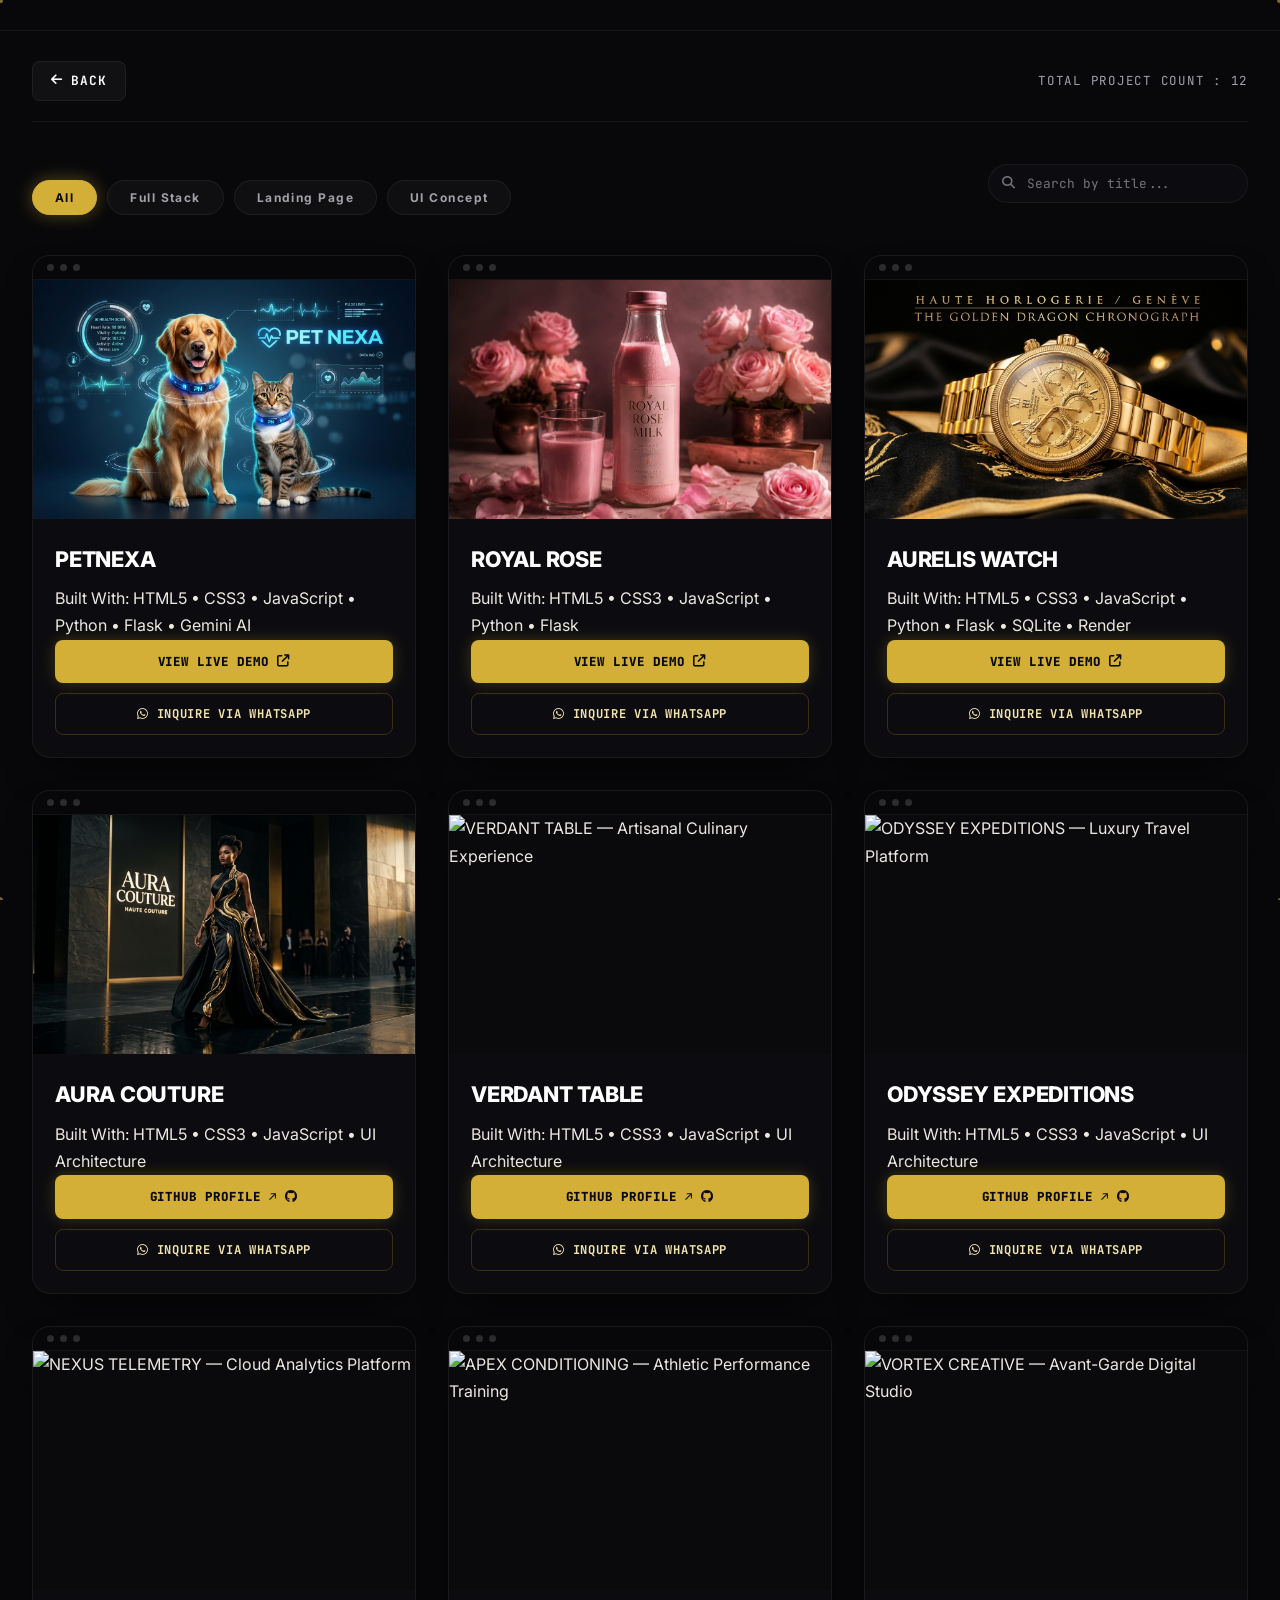
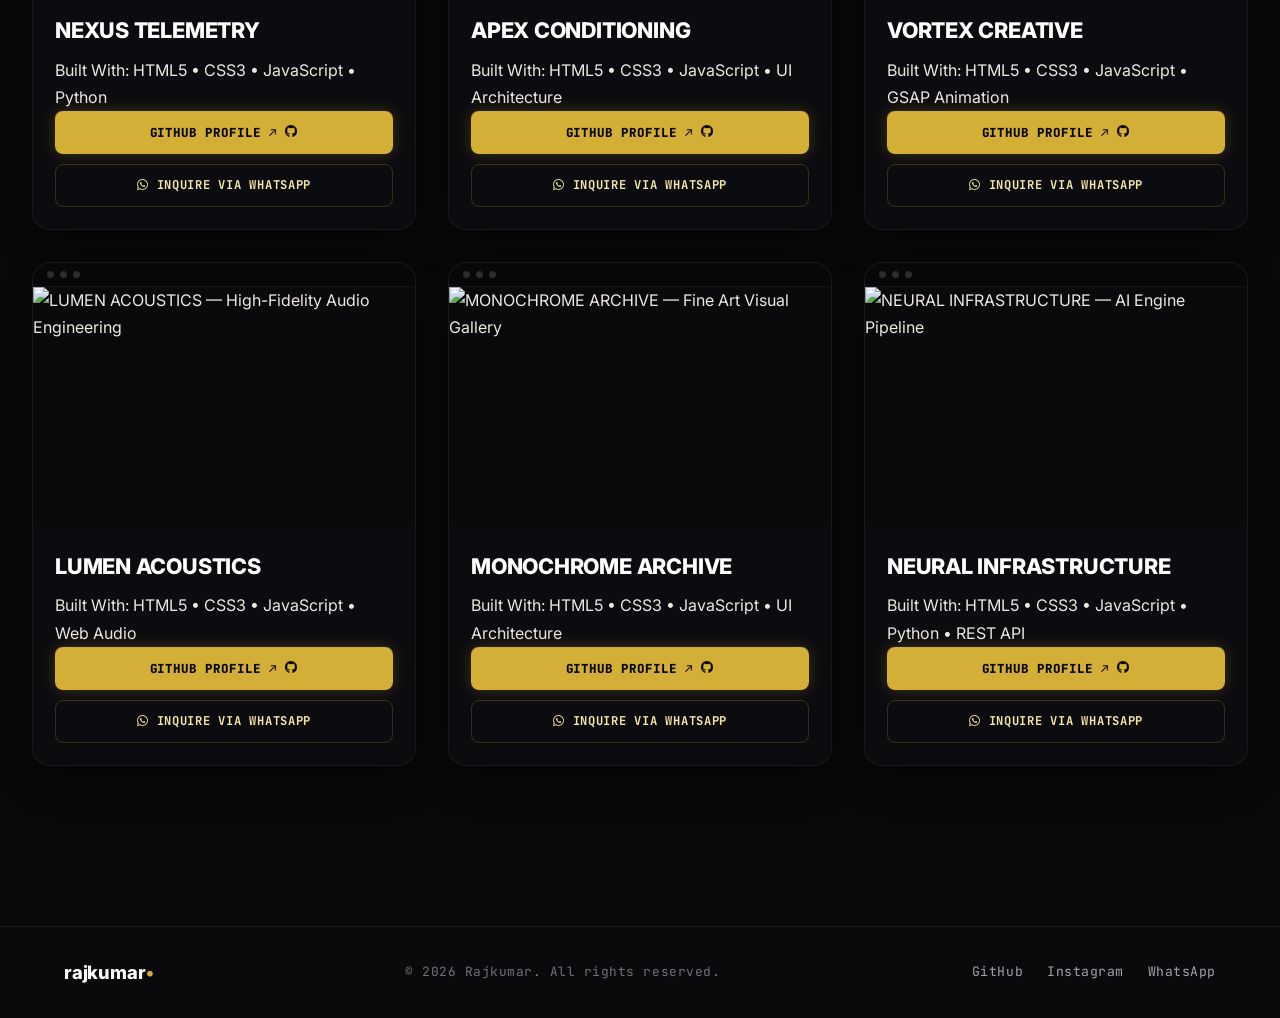
==== commit 1407654e: "fix: restore portfolio structure, fix mobile navbar blur, and polish scroll spy" ====
--- a/projects.html
+++ b/projects.html
@@ -61,7 +61,7 @@
                         <button class="gallery-filter-pill active" data-filter="all">All</button>
                         <button class="gallery-filter-pill" data-filter="fullstack">Full Stack</button>
                         <button class="gallery-filter-pill" data-filter="landing">Landing Page</button>
-                        <button class="gallery-filter-pill" data-filter="concept">Web Concepts</button>
+                        <button class="gallery-filter-pill" data-filter="concept">UI Concept</button>
                     </div>
 
                     <div class="gallery-search-input-wrap">
--- a/style.css
+++ b/style.css
@@ -3128,7 +3128,7 @@
         flex-direction: column;
         align-items: flex-start;
         justify-content: flex-start;
-        padding: 95px 32px 40px;
+        padding: 95px 28px 40px;
         gap: 16px;
         transition: right 0.35s cubic-bezier(0.16, 1, 0.3, 1), visibility 0.35s ease;
         z-index: 1150;
@@ -5581,33 +5581,57 @@
     flex: 1;
 }
 
-.browser-card-built-with {
-    margin-bottom: 20px;
-    padding: 10px 14px;
-    background: rgba(255, 255, 255, 0.02);
-    border: 1px solid rgba(212, 175, 55, 0.15);
-    border-radius: 8px;
-    text-align: left;
-}
-
-.built-with-label {
-    display: block;
+.browser-card-category-tag {
     font-family: var(--font-mono);
-    font-size: 0.7rem;
-    font-weight: 700;
+    font-size: 0.68rem;
     color: var(--gold-main);
     letter-spacing: 0.12em;
     text-transform: uppercase;
-    margin-bottom: 5px;
-}
-
-.built-with-stack {
+    margin-bottom: 6px;
+    font-weight: 700;
+}
+
+.browser-card-features-box {
+    margin-bottom: 18px;
+    padding: 12px 14px;
+    background: rgba(255, 255, 255, 0.02);
+    border: 1px solid var(--border-obsidian);
+    border-radius: 10px;
+}
+
+.features-box-label {
     display: block;
     font-family: var(--font-mono);
-    font-size: 0.8rem;
-    color: var(--text-pure);
-    line-height: 1.5;
-    letter-spacing: 0.02em;
+    font-size: 0.72rem;
+    color: var(--gold-light);
+    margin-bottom: 8px;
+    font-weight: 600;
+    letter-spacing: 0.03em;
+}
+
+.browser-card-feature-list {
+    list-style: none;
+    padding: 0;
+    margin: 0;
+    display: grid;
+    grid-template-columns: repeat(2, 1fr);
+    gap: 6px 10px;
+}
+
+.browser-card-feature-list li {
+    display: flex;
+    align-items: flex-start;
+    gap: 6px;
+    font-size: 0.75rem;
+    color: var(--text-muted);
+    line-height: 1.4;
+}
+
+.browser-card-feature-list li i {
+    color: var(--gold-main);
+    font-size: 0.68rem;
+    margin-top: 3px;
+    flex-shrink: 0;
 }
 
 @media (max-width: 540px) {
@@ -6091,20 +6115,25 @@
     color: #4A4A58;
 }
 
-[data-theme="light"] .browser-card-built-with,
-.theme-light .browser-card-built-with {
+[data-theme="light"] .browser-card-category-tag,
+.theme-light .browser-card-category-tag {
+    color: #8C6200;
+}
+
+[data-theme="light"] .browser-card-features-box,
+.theme-light .browser-card-features-box {
     background: #F8F7F4;
-    border-color: rgba(140, 98, 0, 0.2);
-}
-
-[data-theme="light"] .built-with-label,
-.theme-light .built-with-label {
+    border-color: rgba(0, 0, 0, 0.08);
+}
+
+[data-theme="light"] .features-box-label,
+.theme-light .features-box-label {
     color: #8C6200;
 }
 
-[data-theme="light"] .built-with-stack,
-.theme-light .built-with-stack {
-    color: #1A1A24;
+[data-theme="light"] .browser-card-feature-list li,
+.theme-light .browser-card-feature-list li {
+    color: #4A4A58;
 }
 
 [data-theme="light"] .browser-card-tech-tag,
@@ -6380,6 +6409,7 @@
     }
 
     .nav-item {
+        font-family: var(--font-sans);
         font-size: 1.15rem;
         font-weight: 700;
         letter-spacing: 0.12em;
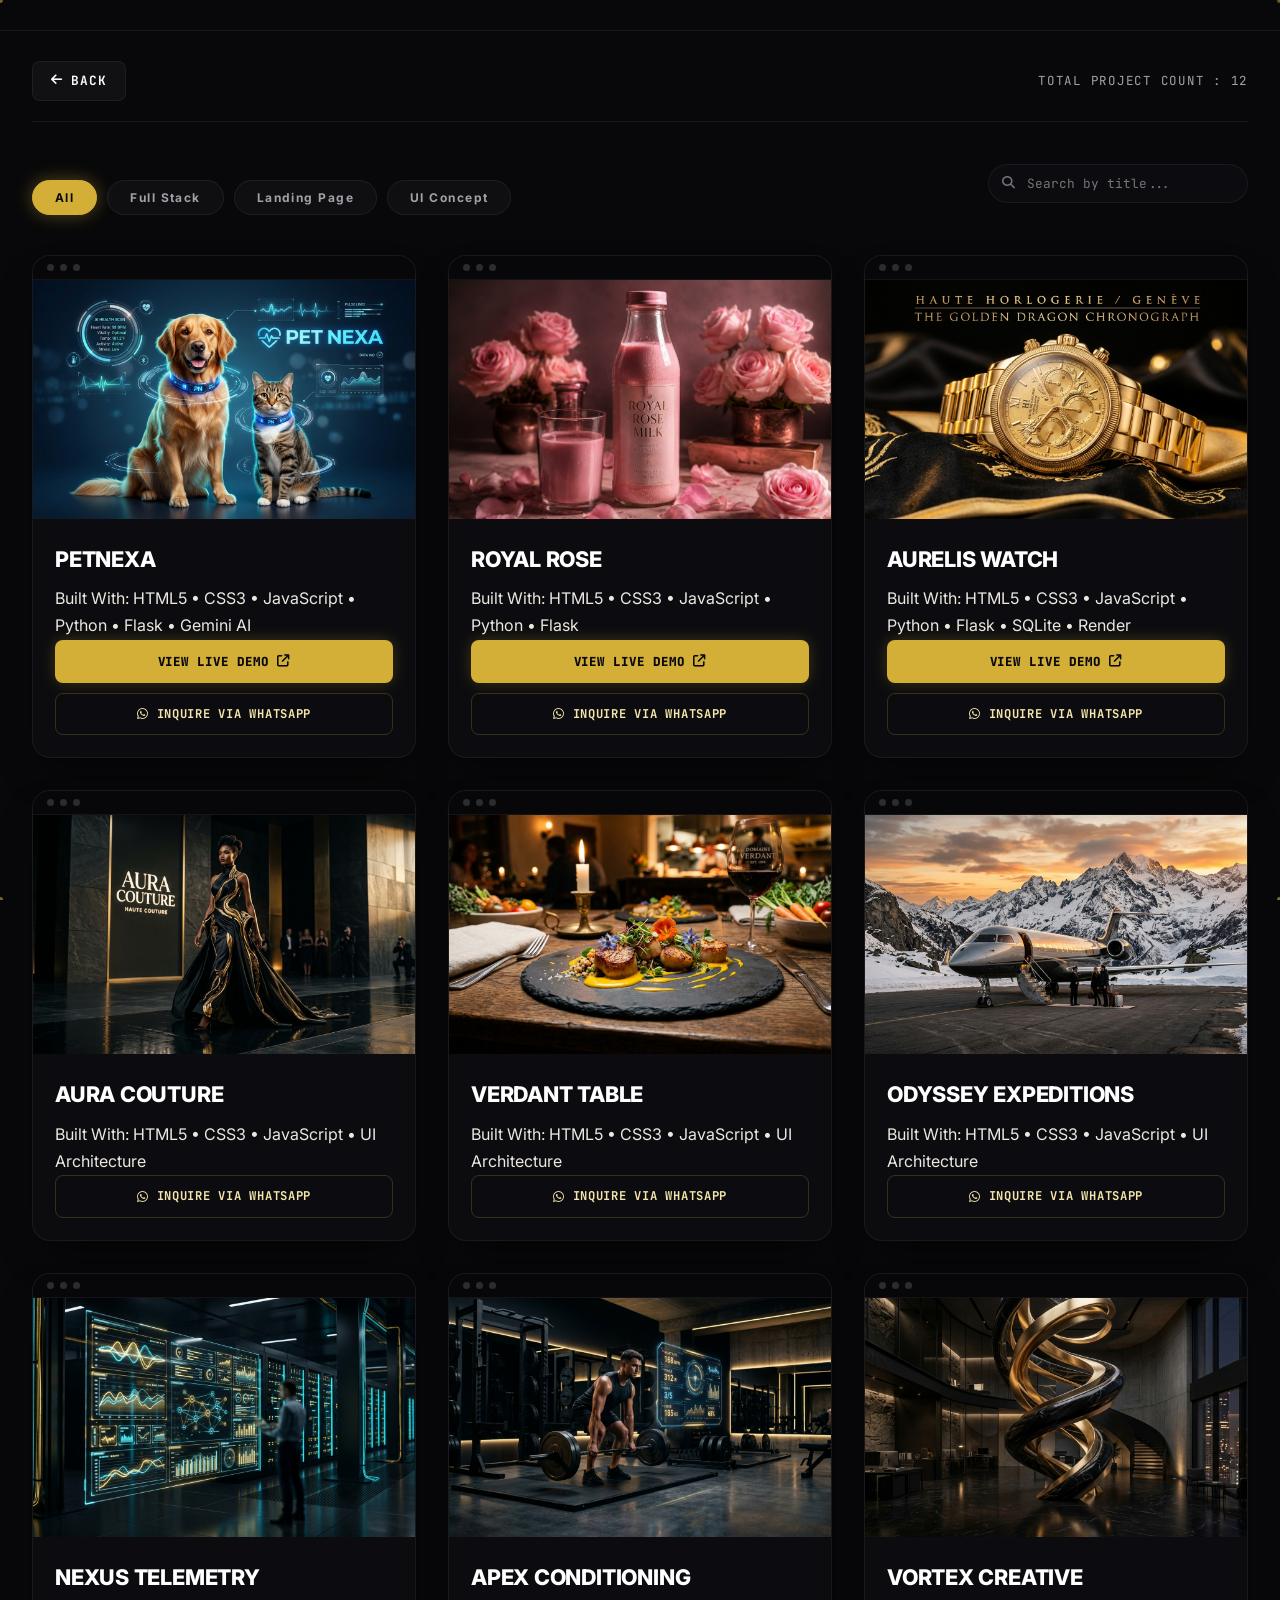
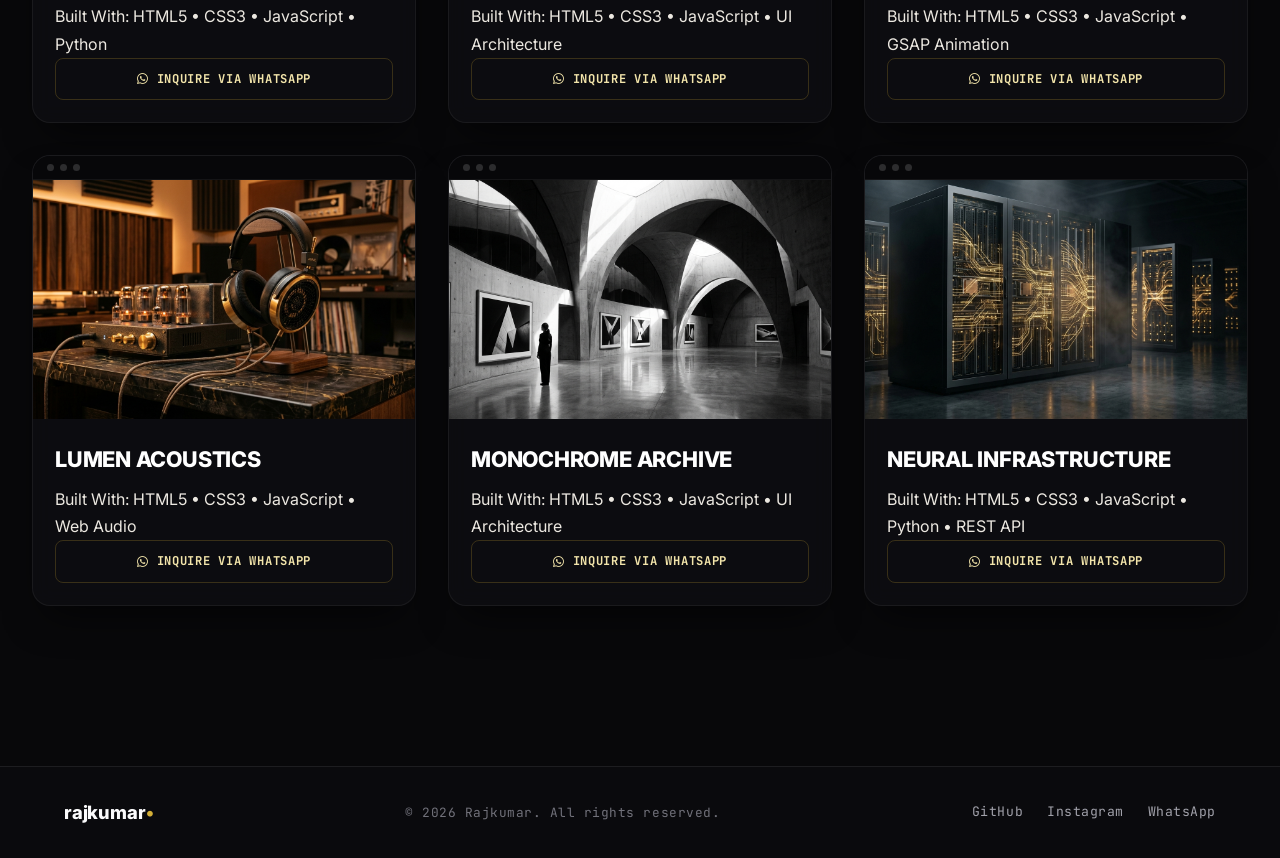
==== commit 0a30b1fd: "fix: set 3 major projects, restore posters, and keep single whatsapp button on dummy projects" ====
--- a/projects.html
+++ b/projects.html
@@ -199,11 +199,6 @@
                                 <span class="built-with-stack">HTML5 • CSS3 • JavaScript • UI Architecture</span>
                             </div>
                             <div class="browser-card-double-btns">
-                                <a href="https://github.com/vikneshvaren2007" target="_blank" rel="noopener noreferrer"
-                                    class="btn-card-demo-solid">
-                                    <span>GITHUB PROFILE ↗</span>
-                                    <i class="fa-brands fa-github"></i>
-                                </a>
                                 <a href="https://wa.me/919445437069?text=Hello%20rajkumar!%20I'm%20interested%20in%20your%20project:%20AURA%20COUTURE.%20Could%20you%20provide%20more%20details%20about%20the%20features%20and%20pricing%3F"
                                     target="_blank" rel="noopener noreferrer" class="btn-card-wa-outline"
                                     data-whatsapp-project="AURA COUTURE">
@@ -224,7 +219,7 @@
                             <span class="browser-dot"></span>
                         </div>
                         <div class="browser-card-poster-box">
-                            <img src="images/projects/restaurant-experience.svg" alt="VERDANT TABLE — Artisanal Culinary Experience"
+                            <img src="images/projects/verdant-table.jpg" alt="VERDANT TABLE — Artisanal Culinary Experience"
                                 class="browser-card-poster">
                         </div>
                         <div class="browser-card-body">
@@ -234,11 +229,6 @@
                                 <span class="built-with-stack">HTML5 • CSS3 • JavaScript • UI Architecture</span>
                             </div>
                             <div class="browser-card-double-btns">
-                                <a href="https://github.com/vikneshvaren2007" target="_blank" rel="noopener noreferrer"
-                                    class="btn-card-demo-solid">
-                                    <span>GITHUB PROFILE ↗</span>
-                                    <i class="fa-brands fa-github"></i>
-                                </a>
                                 <a href="https://wa.me/919445437069?text=Hello%20rajkumar!%20I'm%20interested%20in%20your%20project:%20VERDANT%20TABLE.%20Could%20you%20provide%20more%20details%20about%20the%20features%20and%20pricing%3F"
                                     target="_blank" rel="noopener noreferrer" class="btn-card-wa-outline"
                                     data-whatsapp-project="VERDANT TABLE">
@@ -259,7 +249,7 @@
                             <span class="browser-dot"></span>
                         </div>
                         <div class="browser-card-poster-box">
-                            <img src="images/projects/travel-landing.svg" alt="ODYSSEY EXPEDITIONS — Luxury Travel Platform"
+                            <img src="images/projects/odyssey-expeditions.jpg" alt="ODYSSEY EXPEDITIONS — Luxury Travel Platform"
                                 class="browser-card-poster">
                         </div>
                         <div class="browser-card-body">
@@ -269,11 +259,6 @@
                                 <span class="built-with-stack">HTML5 • CSS3 • JavaScript • UI Architecture</span>
                             </div>
                             <div class="browser-card-double-btns">
-                                <a href="https://github.com/vikneshvaren2007" target="_blank" rel="noopener noreferrer"
-                                    class="btn-card-demo-solid">
-                                    <span>GITHUB PROFILE ↗</span>
-                                    <i class="fa-brands fa-github"></i>
-                                </a>
                                 <a href="https://wa.me/919445437069?text=Hello%20rajkumar!%20I'm%20interested%20in%20your%20project:%20ODYSSEY%20EXPEDITIONS.%20Could%20you%20provide%20more%20details%20about%20the%20features%20and%20pricing%3F"
                                     target="_blank" rel="noopener noreferrer" class="btn-card-wa-outline"
                                     data-whatsapp-project="ODYSSEY EXPEDITIONS">
@@ -294,7 +279,7 @@
                             <span class="browser-dot"></span>
                         </div>
                         <div class="browser-card-poster-box">
-                            <img src="images/projects/saas-dashboard.svg" alt="NEXUS TELEMETRY — Cloud Analytics Platform"
+                            <img src="images/projects/nexus-telemetry.jpg" alt="NEXUS TELEMETRY — Cloud Analytics Platform"
                                 class="browser-card-poster">
                         </div>
                         <div class="browser-card-body">
@@ -304,11 +289,6 @@
                                 <span class="built-with-stack">HTML5 • CSS3 • JavaScript • Python</span>
                             </div>
                             <div class="browser-card-double-btns">
-                                <a href="https://github.com/vikneshvaren2007" target="_blank" rel="noopener noreferrer"
-                                    class="btn-card-demo-solid">
-                                    <span>GITHUB PROFILE ↗</span>
-                                    <i class="fa-brands fa-github"></i>
-                                </a>
                                 <a href="https://wa.me/919445437069?text=Hello%20rajkumar!%20I'm%20interested%20in%20your%20project:%20NEXUS%20TELEMETRY.%20Could%20you%20provide%20more%20details%20about%20the%20features%20and%20pricing%3F"
                                     target="_blank" rel="noopener noreferrer" class="btn-card-wa-outline"
                                     data-whatsapp-project="NEXUS TELEMETRY">
@@ -329,7 +309,7 @@
                             <span class="browser-dot"></span>
                         </div>
                         <div class="browser-card-poster-box">
-                            <img src="images/projects/fitness-website.svg" alt="APEX CONDITIONING — Athletic Performance Training"
+                            <img src="images/projects/apex-conditioning.jpg" alt="APEX CONDITIONING — Athletic Performance Training"
                                 class="browser-card-poster">
                         </div>
                         <div class="browser-card-body">
@@ -339,11 +319,6 @@
                                 <span class="built-with-stack">HTML5 • CSS3 • JavaScript • UI Architecture</span>
                             </div>
                             <div class="browser-card-double-btns">
-                                <a href="https://github.com/vikneshvaren2007" target="_blank" rel="noopener noreferrer"
-                                    class="btn-card-demo-solid">
-                                    <span>GITHUB PROFILE ↗</span>
-                                    <i class="fa-brands fa-github"></i>
-                                </a>
                                 <a href="https://wa.me/919445437069?text=Hello%20rajkumar!%20I'm%20interested%20in%20your%20project:%20APEX%20CONDITIONING.%20Could%20you%20provide%20more%20details%20about%20the%20features%20and%20pricing%3F"
                                     target="_blank" rel="noopener noreferrer" class="btn-card-wa-outline"
                                     data-whatsapp-project="APEX CONDITIONING">
@@ -364,7 +339,7 @@
                             <span class="browser-dot"></span>
                         </div>
                         <div class="browser-card-poster-box">
-                            <img src="images/projects/creative-agency.svg" alt="VORTEX CREATIVE — Avant-Garde Digital Studio"
+                            <img src="images/projects/vortex-creative.jpg" alt="VORTEX CREATIVE — Avant-Garde Digital Studio"
                                 class="browser-card-poster">
                         </div>
                         <div class="browser-card-body">
@@ -374,11 +349,6 @@
                                 <span class="built-with-stack">HTML5 • CSS3 • JavaScript • GSAP Animation</span>
                             </div>
                             <div class="browser-card-double-btns">
-                                <a href="https://github.com/vikneshvaren2007" target="_blank" rel="noopener noreferrer"
-                                    class="btn-card-demo-solid">
-                                    <span>GITHUB PROFILE ↗</span>
-                                    <i class="fa-brands fa-github"></i>
-                                </a>
                                 <a href="https://wa.me/919445437069?text=Hello%20rajkumar!%20I'm%20interested%20in%20your%20project:%20VORTEX%20CREATIVE.%20Could%20you%20provide%20more%20details%20about%20the%20features%20and%20pricing%3F"
                                     target="_blank" rel="noopener noreferrer" class="btn-card-wa-outline"
                                     data-whatsapp-project="VORTEX CREATIVE">
@@ -399,7 +369,7 @@
                             <span class="browser-dot"></span>
                         </div>
                         <div class="browser-card-poster-box">
-                            <img src="images/projects/tech-landing.svg" alt="LUMEN ACOUSTICS — High-Fidelity Audio Engineering"
+                            <img src="images/projects/lumen-acoustics.jpg" alt="LUMEN ACOUSTICS — High-Fidelity Audio Engineering"
                                 class="browser-card-poster">
                         </div>
                         <div class="browser-card-body">
@@ -409,11 +379,6 @@
                                 <span class="built-with-stack">HTML5 • CSS3 • JavaScript • Web Audio</span>
                             </div>
                             <div class="browser-card-double-btns">
-                                <a href="https://github.com/vikneshvaren2007" target="_blank" rel="noopener noreferrer"
-                                    class="btn-card-demo-solid">
-                                    <span>GITHUB PROFILE ↗</span>
-                                    <i class="fa-brands fa-github"></i>
-                                </a>
                                 <a href="https://wa.me/919445437069?text=Hello%20rajkumar!%20I'm%20interested%20in%20your%20project:%20LUMEN%20ACOUSTICS.%20Could%20you%20provide%20more%20details%20about%20the%20features%20and%20pricing%3F"
                                     target="_blank" rel="noopener noreferrer" class="btn-card-wa-outline"
                                     data-whatsapp-project="LUMEN ACOUSTICS">
@@ -434,7 +399,7 @@
                             <span class="browser-dot"></span>
                         </div>
                         <div class="browser-card-poster-box">
-                            <img src="images/projects/photography-portfolio.svg" alt="MONOCHROME ARCHIVE — Fine Art Visual Gallery"
+                            <img src="images/projects/monochrome-archive.jpg" alt="MONOCHROME ARCHIVE — Fine Art Visual Gallery"
                                 class="browser-card-poster">
                         </div>
                         <div class="browser-card-body">
@@ -444,11 +409,6 @@
                                 <span class="built-with-stack">HTML5 • CSS3 • JavaScript • UI Architecture</span>
                             </div>
                             <div class="browser-card-double-btns">
-                                <a href="https://github.com/vikneshvaren2007" target="_blank" rel="noopener noreferrer"
-                                    class="btn-card-demo-solid">
-                                    <span>GITHUB PROFILE ↗</span>
-                                    <i class="fa-brands fa-github"></i>
-                                </a>
                                 <a href="https://wa.me/919445437069?text=Hello%20rajkumar!%20I'm%20interested%20in%20your%20project:%20MONOCHROME%20ARCHIVE.%20Could%20you%20provide%20more%20details%20about%20the%20features%20and%20pricing%3F"
                                     target="_blank" rel="noopener noreferrer" class="btn-card-wa-outline"
                                     data-whatsapp-project="MONOCHROME ARCHIVE">
@@ -469,7 +429,7 @@
                             <span class="browser-dot"></span>
                         </div>
                         <div class="browser-card-poster-box">
-                            <img src="images/projects/ecommerce-store.svg" alt="NEURAL INFRASTRUCTURE — AI Engine Pipeline"
+                            <img src="images/projects/neural-infrastructure.jpg" alt="NEURAL INFRASTRUCTURE — AI Engine Pipeline"
                                 class="browser-card-poster">
                         </div>
                         <div class="browser-card-body">
@@ -479,11 +439,6 @@
                                 <span class="built-with-stack">HTML5 • CSS3 • JavaScript • Python • REST API</span>
                             </div>
                             <div class="browser-card-double-btns">
-                                <a href="https://github.com/vikneshvaren2007" target="_blank" rel="noopener noreferrer"
-                                    class="btn-card-demo-solid">
-                                    <span>GITHUB PROFILE ↗</span>
-                                    <i class="fa-brands fa-github"></i>
-                                </a>
                                 <a href="https://wa.me/919445437069?text=Hello%20rajkumar!%20I'm%20interested%20in%20your%20project:%20NEURAL%20INFRASTRUCTURE.%20Could%20you%20provide%20more%20details%20about%20the%20features%20and%20pricing%3F"
                                     target="_blank" rel="noopener noreferrer" class="btn-card-wa-outline"
                                     data-whatsapp-project="NEURAL INFRASTRUCTURE">
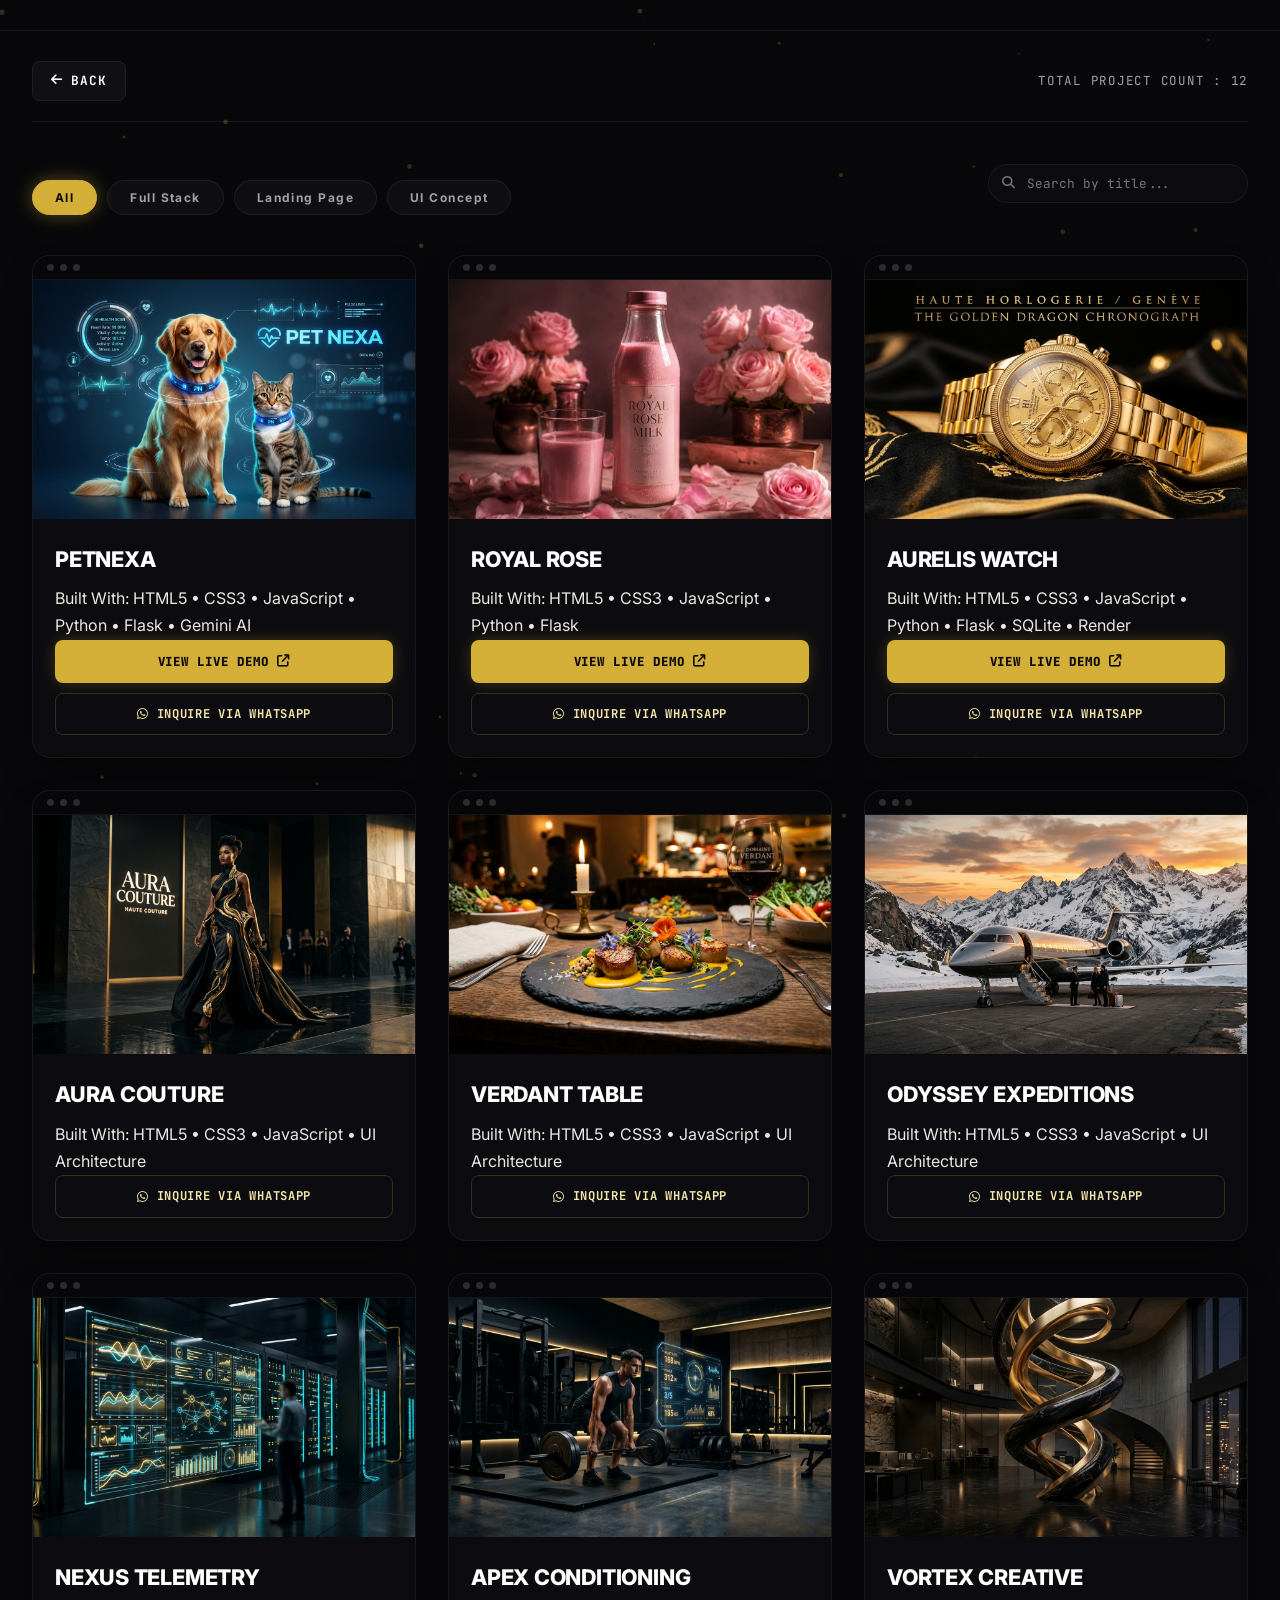
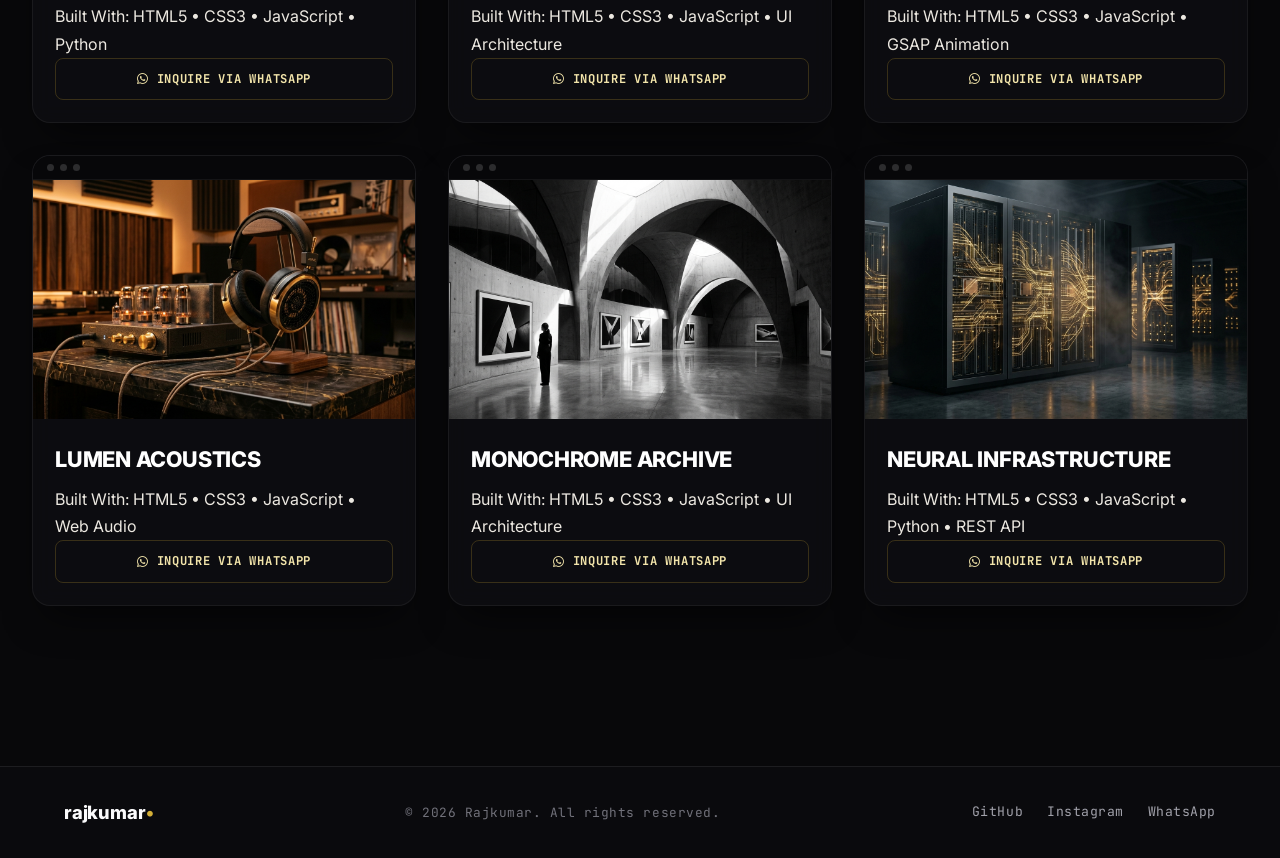
==== commit 19896778: "Fix portfolio scroll line and project gallery" ====
--- a/projects.html
+++ b/projects.html
@@ -33,9 +33,6 @@
 <body class="editorial-body" id="top">
     <!-- Cinematic Canvas for Celestial Starfield & Shooting Stars -->
     <canvas id="cinematicCanvas" class="cinematic-canvas"></canvas>
-
-    <!-- Reading Progress Bar -->
-    <div class="scroll-progress-line" id="scrollProgress"></div>
 
     <!-- Mobile Navigation Drawer Backdrop -->
     <div class="mobile-nav-backdrop" id="mobileNavBackdrop"></div>
--- a/style.css
+++ b/style.css
@@ -571,16 +571,15 @@
     font-weight: 400;
 }
 
-.gold-progress-line {
-    position: fixed;
-    top: 0;
-    left: 0;
-    height: 3px;
-    width: 0%;
-    background: var(--gradient-gold);
-    z-index: 10000;
-    box-shadow: 0 0 12px var(--gold-glow);
-    transition: width 0.1s ease-out;
+.gold-progress-line,
+.scroll-progress-line,
+#scrollProgress {
+    display: none !important;
+    width: 0 !important;
+    height: 0 !important;
+    opacity: 0 !important;
+    visibility: hidden !important;
+    pointer-events: none !important;
 }
 
 /* --------------------------------------------------------------------------
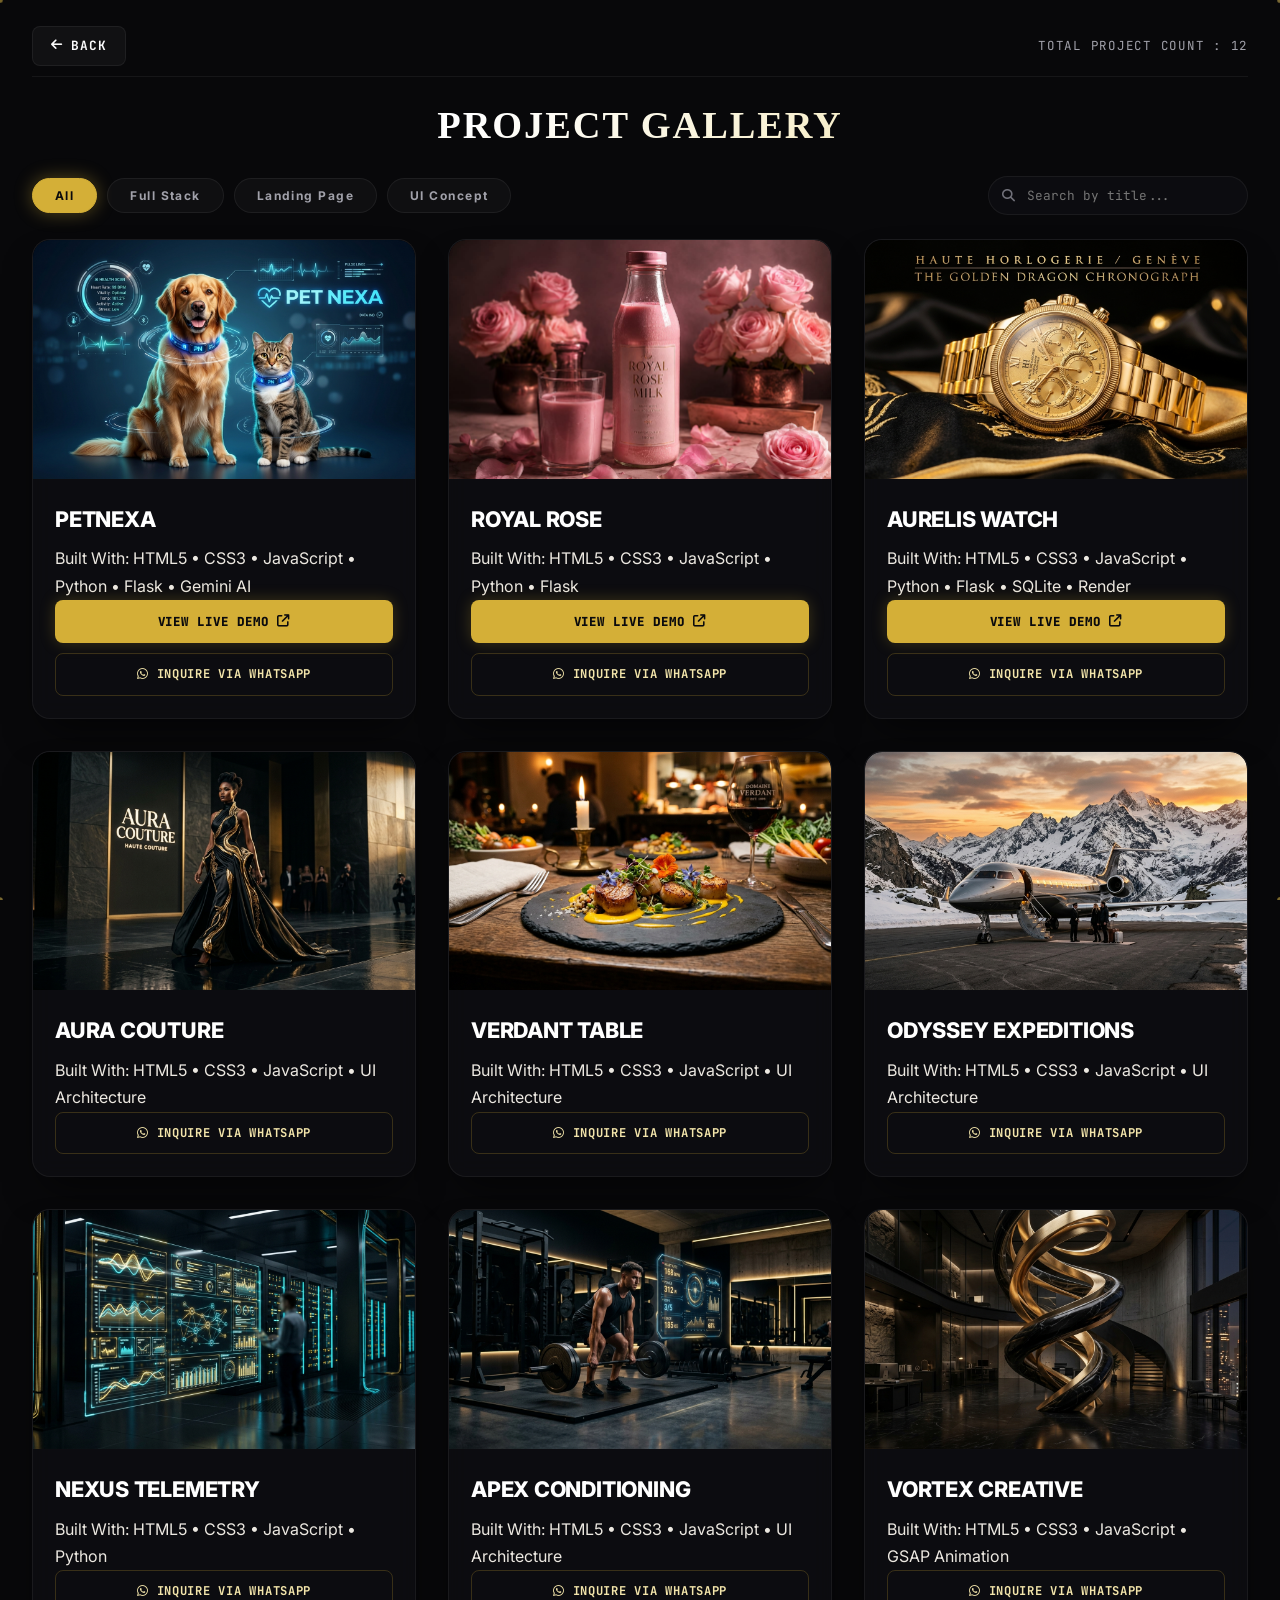
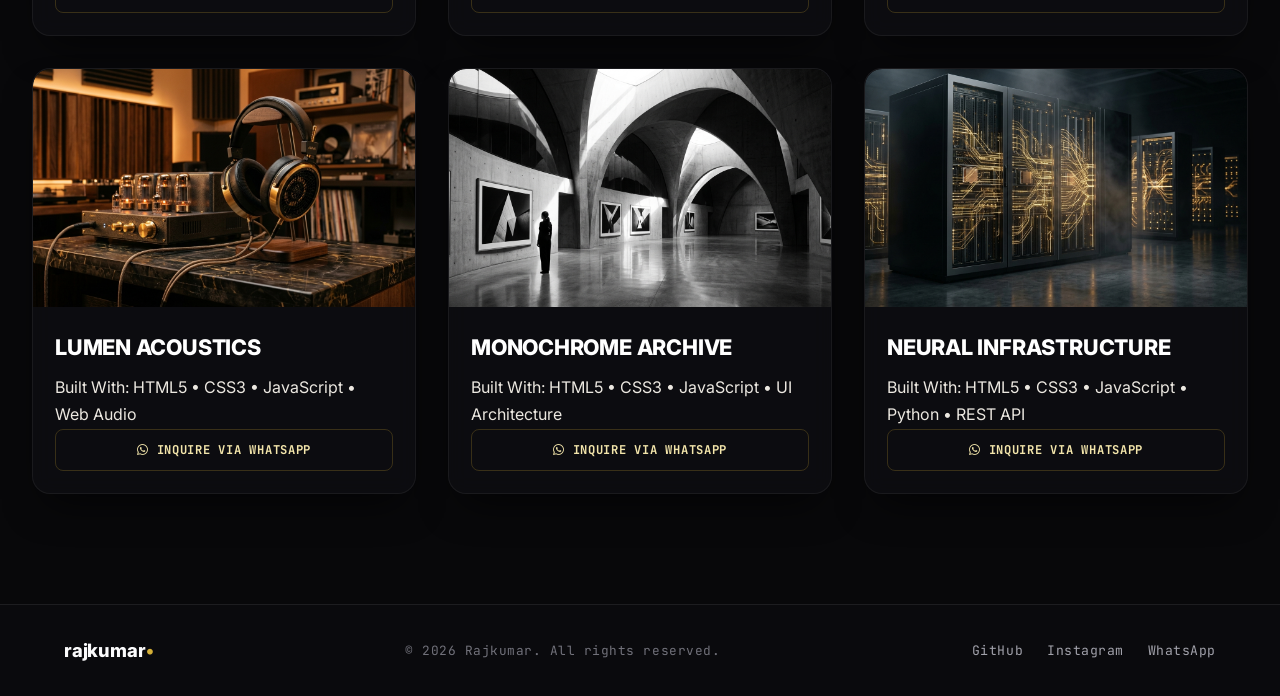
==== commit db56749f: "fix: reorder mobile nav, make projects visible immediately, remove dots, and clean layout" ====
--- a/projects.html
+++ b/projects.html
@@ -37,19 +37,24 @@
     <!-- Mobile Navigation Drawer Backdrop -->
     <div class="mobile-nav-backdrop" id="mobileNavBackdrop"></div>
 
-    <main style="padding-top: 30px; padding-bottom: 60px;">
+    <main class="projects-gallery-main">
         <!-- =====================================================
-             PROJECT GALLERY SHOWCASE (SINGLE SLEEK TOP BAR)
+             PROJECT GALLERY SHOWCASE
         ===================================================== -->
-        <section class="editorial-section projects-gallery-section" style="padding-top: 10px;">
+        <section class="editorial-section projects-gallery-section">
             <div class="editorial-container">
-                <!-- Gallery Top Bar (Screenshot 4) -->
+                <!-- Gallery Top Nav Bar -->
                 <div class="gallery-top-nav-bar">
                     <a href="index.html" class="btn-gallery-back" id="btnGalleryBack">
                         <i class="fa-solid fa-arrow-left"></i>
                         <span>BACK</span>
                     </a>
                     <span class="gallery-count-badge" id="galleryCountBadge">TOTAL PROJECT COUNT : 12</span>
+                </div>
+
+                <!-- Project Gallery Heading -->
+                <div class="gallery-header-area">
+                    <h1 class="gallery-page-title">Project Gallery</h1>
                 </div>
 
                 <!-- Filter & Search Row (Screenshot 4) -->
@@ -75,11 +80,6 @@
                          01. PETNEXA
                          ============================================== -->
                     <article class="gallery-card browser-card-frame" data-category="fullstack">
-                        <div class="browser-top-notch">
-                            <span class="browser-dot"></span>
-                            <span class="browser-dot"></span>
-                            <span class="browser-dot"></span>
-                        </div>
                         <div class="browser-card-poster-box">
                             <img src="images/pet-nexa-hero.jpg" alt="PETNEXA — AI Pet Care Platform"
                                 class="browser-card-poster" onerror="this.src='images/pet-nexa-dog-poster.jpg'">
@@ -110,11 +110,6 @@
                          02. ROYAL ROSE
                          ============================================== -->
                     <article class="gallery-card browser-card-frame" data-category="landing">
-                        <div class="browser-top-notch">
-                            <span class="browser-dot"></span>
-                            <span class="browser-dot"></span>
-                            <span class="browser-dot"></span>
-                        </div>
                         <div class="browser-card-poster-box">
                             <img src="images/royal-rose-milk.jpg" alt="ROYAL ROSE — Luxury Beverage Experience"
                                 class="browser-card-poster">
@@ -145,11 +140,6 @@
                          03. AURELIS WATCH
                          ============================================== -->
                     <article class="gallery-card browser-card-frame" data-category="fullstack">
-                        <div class="browser-top-notch">
-                            <span class="browser-dot"></span>
-                            <span class="browser-dot"></span>
-                            <span class="browser-dot"></span>
-                        </div>
                         <div class="browser-card-poster-box">
                             <img src="images/projects/aurelis-watch.jpg" alt="AURELIS WATCH — Luxury Watch E-Commerce Platform"
                                 class="browser-card-poster watch-poster-fit">
@@ -180,11 +170,6 @@
                          04. AURA COUTURE
                          ============================================== -->
                     <article class="gallery-card browser-card-frame" data-category="concept">
-                        <div class="browser-top-notch">
-                            <span class="browser-dot"></span>
-                            <span class="browser-dot"></span>
-                            <span class="browser-dot"></span>
-                        </div>
                         <div class="browser-card-poster-box">
                             <img src="images/projects/aura-couture.jpg" alt="AURA COUTURE — Luxury Haute Couture Atelier"
                                 class="browser-card-poster">
@@ -210,11 +195,6 @@
                          05. VERDANT TABLE
                          ============================================== -->
                     <article class="gallery-card browser-card-frame" data-category="concept">
-                        <div class="browser-top-notch">
-                            <span class="browser-dot"></span>
-                            <span class="browser-dot"></span>
-                            <span class="browser-dot"></span>
-                        </div>
                         <div class="browser-card-poster-box">
                             <img src="images/projects/verdant-table.jpg" alt="VERDANT TABLE — Artisanal Culinary Experience"
                                 class="browser-card-poster">
@@ -240,11 +220,6 @@
                          06. ODYSSEY EXPEDITIONS
                          ============================================== -->
                     <article class="gallery-card browser-card-frame" data-category="concept">
-                        <div class="browser-top-notch">
-                            <span class="browser-dot"></span>
-                            <span class="browser-dot"></span>
-                            <span class="browser-dot"></span>
-                        </div>
                         <div class="browser-card-poster-box">
                             <img src="images/projects/odyssey-expeditions.jpg" alt="ODYSSEY EXPEDITIONS — Luxury Travel Platform"
                                 class="browser-card-poster">
@@ -270,11 +245,6 @@
                          07. NEXUS TELEMETRY
                          ============================================== -->
                     <article class="gallery-card browser-card-frame" data-category="concept">
-                        <div class="browser-top-notch">
-                            <span class="browser-dot"></span>
-                            <span class="browser-dot"></span>
-                            <span class="browser-dot"></span>
-                        </div>
                         <div class="browser-card-poster-box">
                             <img src="images/projects/nexus-telemetry.jpg" alt="NEXUS TELEMETRY — Cloud Analytics Platform"
                                 class="browser-card-poster">
@@ -300,11 +270,6 @@
                          08. APEX CONDITIONING
                          ============================================== -->
                     <article class="gallery-card browser-card-frame" data-category="concept">
-                        <div class="browser-top-notch">
-                            <span class="browser-dot"></span>
-                            <span class="browser-dot"></span>
-                            <span class="browser-dot"></span>
-                        </div>
                         <div class="browser-card-poster-box">
                             <img src="images/projects/apex-conditioning.jpg" alt="APEX CONDITIONING — Athletic Performance Training"
                                 class="browser-card-poster">
@@ -330,11 +295,6 @@
                          09. VORTEX CREATIVE
                          ============================================== -->
                     <article class="gallery-card browser-card-frame" data-category="concept">
-                        <div class="browser-top-notch">
-                            <span class="browser-dot"></span>
-                            <span class="browser-dot"></span>
-                            <span class="browser-dot"></span>
-                        </div>
                         <div class="browser-card-poster-box">
                             <img src="images/projects/vortex-creative.jpg" alt="VORTEX CREATIVE — Avant-Garde Digital Studio"
                                 class="browser-card-poster">
@@ -360,11 +320,6 @@
                          10. LUMEN ACOUSTICS
                          ============================================== -->
                     <article class="gallery-card browser-card-frame" data-category="concept">
-                        <div class="browser-top-notch">
-                            <span class="browser-dot"></span>
-                            <span class="browser-dot"></span>
-                            <span class="browser-dot"></span>
-                        </div>
                         <div class="browser-card-poster-box">
                             <img src="images/projects/lumen-acoustics.jpg" alt="LUMEN ACOUSTICS — High-Fidelity Audio Engineering"
                                 class="browser-card-poster">
@@ -390,11 +345,6 @@
                          11. MONOCHROME ARCHIVE
                          ============================================== -->
                     <article class="gallery-card browser-card-frame" data-category="concept">
-                        <div class="browser-top-notch">
-                            <span class="browser-dot"></span>
-                            <span class="browser-dot"></span>
-                            <span class="browser-dot"></span>
-                        </div>
                         <div class="browser-card-poster-box">
                             <img src="images/projects/monochrome-archive.jpg" alt="MONOCHROME ARCHIVE — Fine Art Visual Gallery"
                                 class="browser-card-poster">
@@ -420,11 +370,6 @@
                          12. NEURAL INFRASTRUCTURE
                          ============================================== -->
                     <article class="gallery-card browser-card-frame" data-category="concept">
-                        <div class="browser-top-notch">
-                            <span class="browser-dot"></span>
-                            <span class="browser-dot"></span>
-                            <span class="browser-dot"></span>
-                        </div>
                         <div class="browser-card-poster-box">
                             <img src="images/projects/neural-infrastructure.jpg" alt="NEURAL INFRASTRUCTURE — AI Engine Pipeline"
                                 class="browser-card-poster">
--- a/style.css
+++ b/style.css
@@ -3710,16 +3710,35 @@
 }
 
 /* 6. PROJECTS GALLERY & POSTERS */
+.projects-gallery-main {
+    padding-top: 10px;
+    padding-bottom: 60px;
+}
+
 .projects-gallery-section {
-    padding: 100px 0;
+    padding: 6px 0 50px;
     position: relative;
-    border-top: 1px solid var(--border-obsidian);
+    border-top: none;
 }
 
 .gallery-header-area {
     text-align: center;
     max-width: 800px;
-    margin: 0 auto 46px;
+    margin: 8px auto 18px;
+}
+
+.gallery-page-title {
+    font-family: var(--font-serif);
+    font-size: clamp(1.75rem, 3.8vw, 2.4rem);
+    font-weight: 700;
+    letter-spacing: 0.05em;
+    color: var(--text-pure);
+    text-align: center;
+    margin: 0;
+    background: linear-gradient(135deg, #FFFFFF 30%, var(--gold-light) 100%);
+    -webkit-background-clip: text;
+    -webkit-text-fill-color: transparent;
+    text-transform: uppercase;
 }
 
 .gallery-filters-bar {
@@ -3728,7 +3747,7 @@
     justify-content: center;
     gap: 10px;
     flex-wrap: wrap;
-    margin-top: 28px;
+    margin-top: 0;
 }
 
 .gallery-filter-pill {
@@ -3762,6 +3781,24 @@
     display: grid;
     grid-template-columns: repeat(auto-fill, minmax(360px, 1fr));
     gap: 32px;
+    opacity: 1 !important;
+    transform: none !important;
+}
+
+.projects-gallery-grid .gallery-card {
+    opacity: 1;
+    animation: galleryCardFadeIn 0.35s cubic-bezier(0.16, 1, 0.3, 1) both;
+}
+
+@keyframes galleryCardFadeIn {
+    from {
+        opacity: 0.85;
+        transform: translateY(8px);
+    }
+    to {
+        opacity: 1;
+        transform: translateY(0);
+    }
 }
 
 .gallery-card {
@@ -5423,11 +5460,11 @@
     display: flex;
     align-items: center;
     justify-content: space-between;
-    padding: 20px 0;
+    padding: 10px 0;
     border-bottom: 1px solid var(--border-obsidian);
-    margin-bottom: 30px;
+    margin-bottom: 16px;
     flex-wrap: wrap;
-    gap: 16px;
+    gap: 12px;
 }
 
 .btn-gallery-back {
@@ -5463,8 +5500,8 @@
     display: flex;
     align-items: center;
     justify-content: space-between;
-    gap: 20px;
-    margin-bottom: 40px;
+    gap: 16px;
+    margin-bottom: 24px;
     flex-wrap: wrap;
 }
 
@@ -5519,20 +5556,16 @@
 }
 
 .browser-top-notch {
-    height: 24px;
-    background: #070709;
-    display: flex;
-    align-items: center;
-    padding: 0 14px;
-    gap: 6px;
-    border-bottom: 1px solid rgba(255, 255, 255, 0.05);
+    display: none !important;
+    height: 0 !important;
+    padding: 0 !important;
+    margin: 0 !important;
+    border: none !important;
+    visibility: hidden !important;
 }
 
 .browser-dot {
-    width: 7px;
-    height: 7px;
-    border-radius: 50%;
-    background: rgba(255, 255, 255, 0.15);
+    display: none !important;
 }
 
 .browser-card-poster-box {
@@ -5541,6 +5574,8 @@
     position: relative;
     overflow: hidden;
     background: #0A0A0D;
+    border-top-left-radius: 17px;
+    border-top-right-radius: 17px;
 }
 
 .browser-card-poster {
@@ -6092,16 +6127,22 @@
     box-shadow: 0 16px 36px rgba(184, 134, 11, 0.12);
 }
 
+[data-theme="light"] .gallery-page-title,
+.theme-light .gallery-page-title {
+    color: #121216;
+    background: linear-gradient(135deg, #121216 30%, #8C6200 100%);
+    -webkit-background-clip: text;
+    -webkit-text-fill-color: transparent;
+}
+
 [data-theme="light"] .browser-top-notch,
 .theme-light .browser-top-notch {
-    background: #EFECE6;
-    border-bottom: 1px solid rgba(0, 0, 0, 0.06);
+    display: none !important;
 }
 
 [data-theme="light"] .browser-dot,
 .theme-light .browser-dot {
-    background: rgba(184, 134, 11, 0.25);
-    border-color: rgba(184, 134, 11, 0.4);
+    display: none !important;
 }
 
 [data-theme="light"] .browser-card-title,
@@ -6516,9 +6557,13 @@
     }
 
     /* Projects Gallery Single Column */
+    .editorial-container {
+        padding: 0 18px;
+    }
+
     .projects-gallery-grid {
         grid-template-columns: 1fr;
-        gap: 24px;
+        gap: 20px;
     }
 
     .browser-card-frame {
